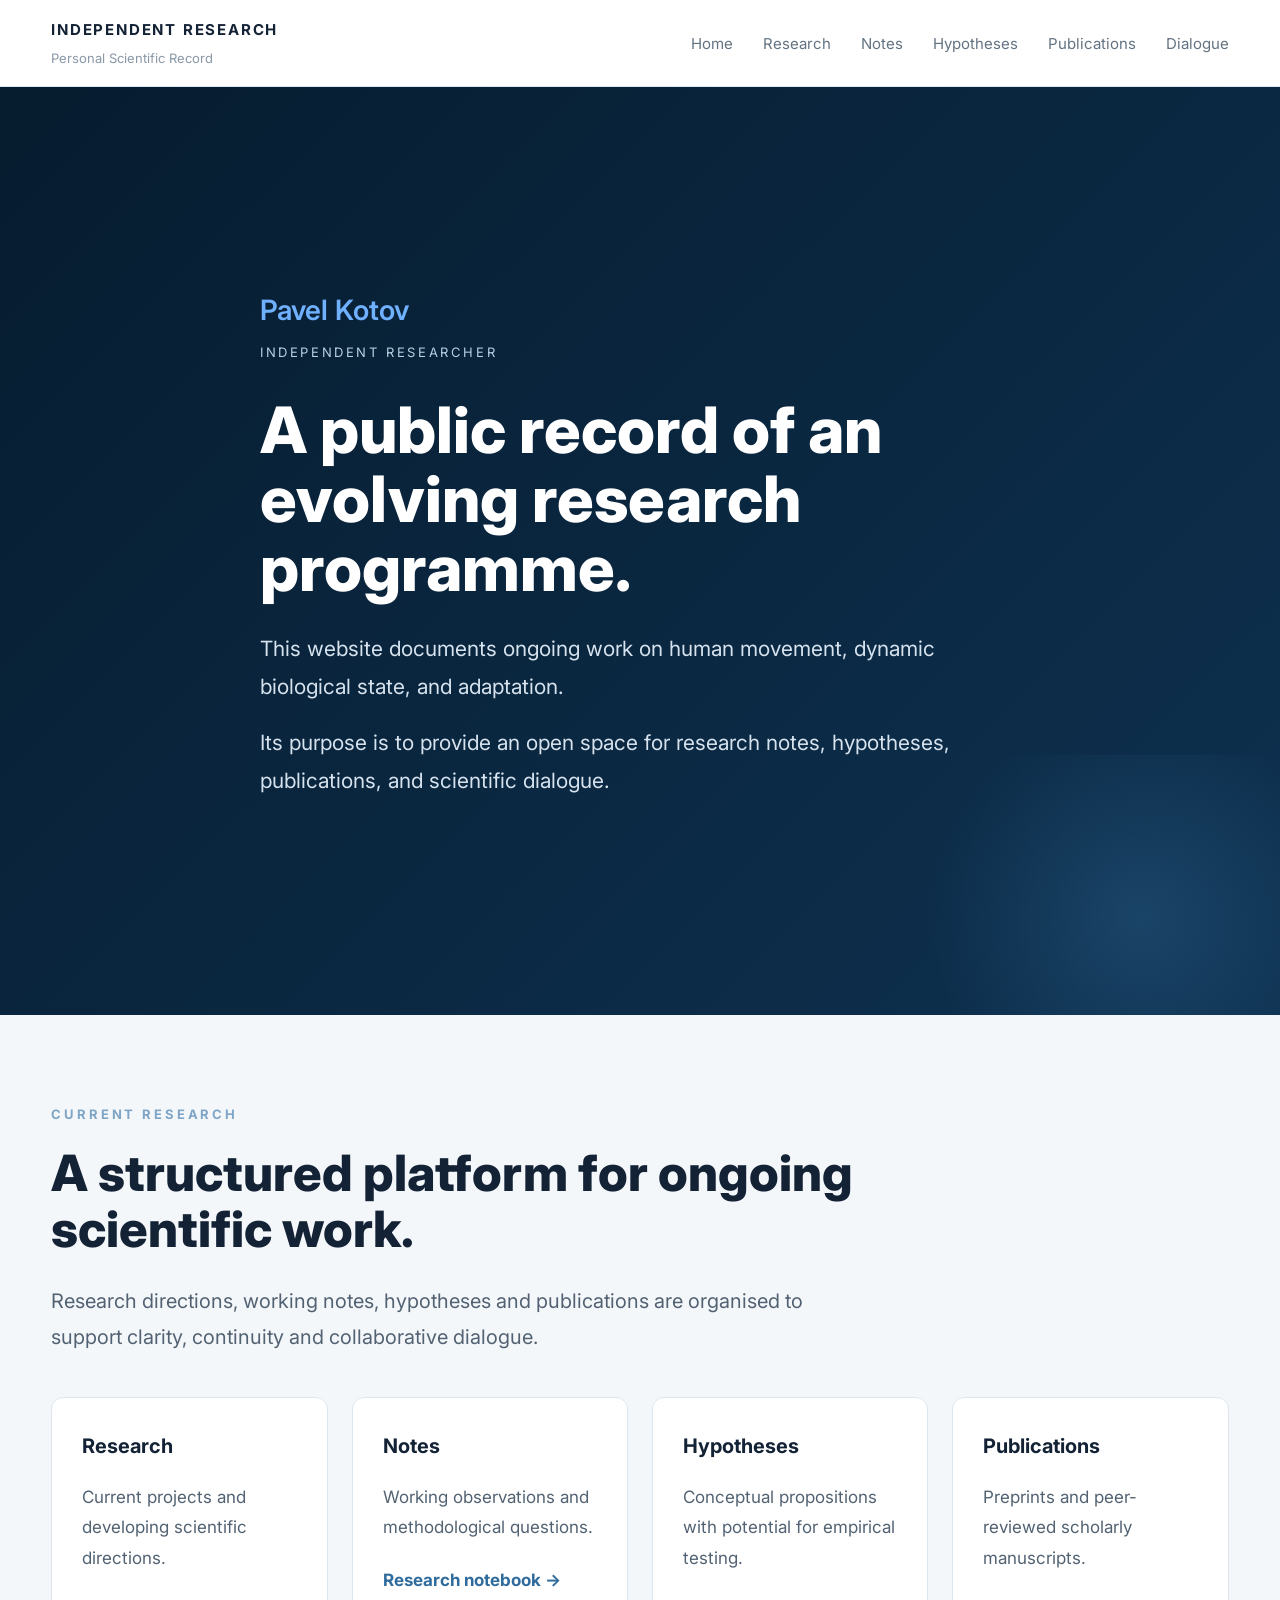
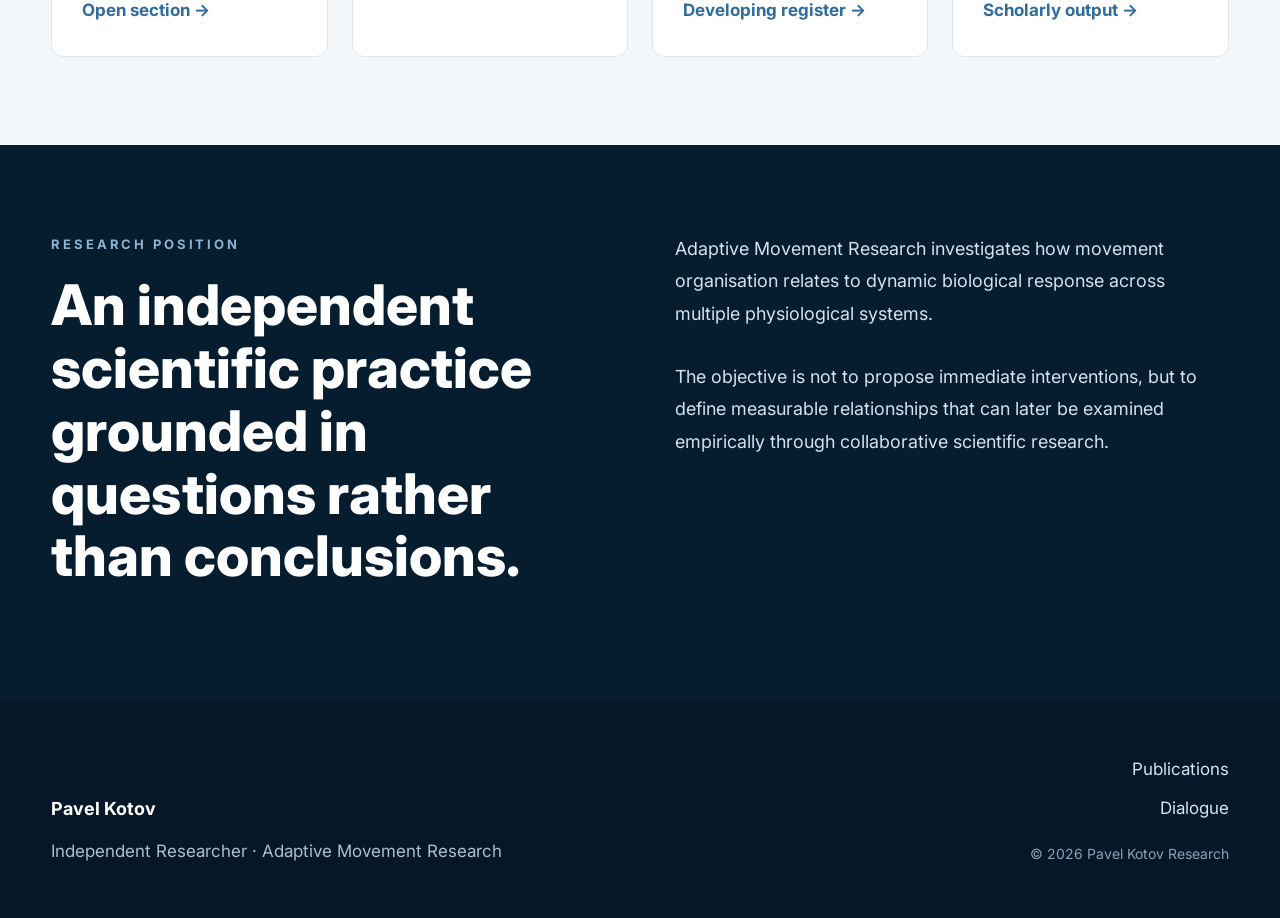
==== index.html @ e1626cc8 "Update index.html" ====
<!DOCTYPE html>
<html lang="en">
<head>
<meta charset="UTF-8">
<meta name="viewport" content="width=device-width, initial-scale=1.0">
<title>Pavel Kotov | Independent Research</title>

<link rel="stylesheet" href="css/style.css">
</head>

<body>

<header>

  <div class="container header-inner">

    <div class="logo">
      Independent Research
      <span>Personal Scientific Record</span>
    </div>

    <nav>
      <a href="index.html">Home</a>
      <a href="research.html">Research</a>
      <a href="notes.html">Notes</a>
      <a href="hypotheses.html">Hypotheses</a>
      <a href="publications.html">Publications</a>
      <a href="dialogue.html">Dialogue</a>
    </nav>

  </div>

</header>

<section class="hero">

  <div class="container hero-inner">

    <div class="author">Pavel Kotov</div>

    <div class="role">
      Independent Researcher
    </div>

    <h1>
      A public record of an evolving research programme.
    </h1>

    <p>
      This website documents ongoing work on human movement,
      dynamic biological state, and adaptation.
    </p>

    <p class="hero-small">
      Its purpose is to provide an open space for research notes,
      hypotheses, publications, and scientific dialogue.
    </p>

  </div>

</section>

<section>

  <div class="container">

    <div class="section-label">
      Current Research
    </div>

    <h2>
      A structured platform for ongoing scientific work.
    </h2>

    <p class="lead">
      Research directions, working notes, hypotheses and publications
      are organised to support clarity, continuity and collaborative dialogue.
    </p>

    <div class="grid">

      <article class="card">
        <h3>Research</h3>
        <p>
          Current projects and developing scientific directions.
        </p>
        <strong>Open section →</strong>
      </article>

      <article class="card">
        <h3>Notes</h3>
        <p>
          Working observations and methodological questions.
        </p>
        <strong>Research notebook →</strong>
      </article>

      <article class="card">
        <h3>Hypotheses</h3>
        <p>
          Conceptual propositions with potential for empirical testing.
        </p>
        <strong>Developing register →</strong>
      </article>

      <article class="card">
        <h3>Publications</h3>
        <p>
          Preprints and peer-reviewed scholarly manuscripts.
        </p>
        <strong>Scholarly output →</strong>
      </article>

    </div>

  </div>

</section>

<section class="dark">

  <div class="container two">

    <div>

      <div class="section-label">
        Research Position
      </div>

      <h2>
        An independent scientific practice grounded in questions rather than conclusions.
      </h2>

    </div>

    <div>

      <p>
        Adaptive Movement Research investigates how movement organisation relates to dynamic biological response across multiple physiological systems.
      </p>

      <br>

      <p>
        The objective is not to propose immediate interventions, but to define measurable relationships that can later be examined empirically through collaborative scientific research.
      </p>

    </div>

  </div>

</section>

<footer>

  <div class="container footer-inner">

    <div>

      <div class="footer-title">
        Pavel Kotov
      </div>

      <div class="footer-text">
        Independent Researcher · Adaptive Movement Research
      </div>

    </div>

    <div class="footer-links">

      <a href="publications.html">Publications</a>
      <a href="dialogue.html">Dialogue</a>

      <div class="copyright">
        © 2026 Pavel Kotov Research
      </div>

    </div>

  </div>

</footer>

</body>
</html>
---- css/style.css ----
@import url('https://fonts.googleapis.com/css2?family=Inter:wght@300;400;500;600;700;800&display=swap');

:root{
  --navy:#061C2F;
  --navy-light:#0E3150;
  --bg:#F4F7FA;
  --white:#FFFFFF;

  --text:#526272;
  --title:#132235;
  --muted:#8A98A7;

  --line:#DDE6EE;
  --accent:#2F6C9D;

  --radius:12px;
  --container:1180px;
}

*{
  margin:0;
  padding:0;
  box-sizing:border-box;
}

html{
  scroll-behavior:smooth;
}

body{
  font-family:'Inter',sans-serif;
  background:var(--bg);
  color:var(--text);
  font-size:17px;
  line-height:1.8;
  -webkit-font-smoothing:antialiased;
}

a{
  color:inherit;
  text-decoration:none;
}

.container{
  width:min(var(--container),92%);
  margin:auto;
}

/* HEADER */

header{
  background:#fff;
  border-bottom:1px solid var(--line);
}

.header-inner{
  height:86px;
  display:flex;
  justify-content:space-between;
  align-items:center;
}

.logo{
  font-size:15px;
  font-weight:700;
  color:var(--title);
  letter-spacing:.12em;
  text-transform:uppercase;
}

.logo span{
  display:block;
  margin-top:4px;
  font-size:13px;
  font-weight:400;
  color:var(--muted);
  text-transform:none;
  letter-spacing:0;
}

nav{
  display:flex;
  gap:30px;
}

nav a{
  font-size:15px;
  color:#647382;
  transition:.2s;
}

nav a:hover{
  color:var(--title);
}

/* HERO */

.hero{
  background:linear-gradient(135deg,var(--navy),var(--navy-light));
  color:#fff;
  position:relative;
  overflow:hidden;
}

.hero::after{
  content:"";
  position:absolute;
  right:-120px;
  bottom:-60px;
  width:520px;
  height:320px;
  background:radial-gradient(circle,
      rgba(71,143,199,.22) 0%,
      rgba(71,143,199,0) 70%);
}

.hero-inner{
  position:relative;
  z-index:2;
  padding:110px 0;
  max-width:760px;
}

.eyebrow{
  color:#8DB4D6;
  font-size:13px;
  font-weight:600;
  letter-spacing:.22em;
  text-transform:uppercase;
  margin-bottom:18px;
}

.author{
  color:#6FB0FF;
  font-size:28px;
  font-weight:600;
  margin-bottom:6px;
}

.role{
  color:#B8D0E4;
  font-size:13px;
  letter-spacing:.2em;
  text-transform:uppercase;
  margin-bottom:30px;
}

.hero h1{
  font-size:64px;
  line-height:1.08;
  font-weight:800;
  margin-bottom:28px;
  color:#fff;
}

.hero p{
  font-size:21px;
  color:#D6E3EE;
  margin-bottom:18px;
}

/* SECTION */

section{
  padding:88px 0;
}

.section-label{
  color:#7EA4C6;
  font-size:13px;
  font-weight:700;
  letter-spacing:.22em;
  text-transform:uppercase;
  margin-bottom:18px;
}

h2{
  font-size:50px;
  line-height:1.12;
  font-weight:800;
  color:var(--title);
  max-width:820px;
  margin-bottom:26px;
}

.lead{
  font-size:20px;
  max-width:760px;
}

/* CARDS */

.grid{
  display:grid;
  grid-template-columns:repeat(4,1fr);
  gap:24px;
  margin-top:42px;
}

.card{
  background:#fff;
  border:1px solid var(--line);
  border-radius:var(--radius);
  padding:30px;
  transition:.25s;
}

.card:hover{
  transform:translateY(-3px);
  box-shadow:0 12px 28px rgba(8,32,54,.08);
}

.card h3{
  font-size:20px;
  color:var(--title);
  margin-bottom:18px;
}

.card p{
  margin-bottom:22px;
}

.card strong{
  color:var(--accent);
}

/* DARK SECTION */

.dark{
  background:var(--navy);
  color:#fff;
}

.dark .section-label{
  color:#8FB3D1;
}

.two{
  display:grid;
  grid-template-columns:1fr 1fr;
  gap:70px;
  align-items:start;
}

.dark h2{
  color:#fff;
  font-size:56px;
}

.dark p{
  color:#D3E2EE;
  font-size:18px;
}

/* FOOTER */

footer{
  background:#061827;
  color:#fff;
}

.footer-inner{
  padding:52px 0;
  display:flex;
  justify-content:space-between;
  align-items:flex-end;
}

.footer-title{
  font-size:18px;
  font-weight:700;
  margin-bottom:10px;
}

.footer-text{
  color:#A9C0D3;
}

.footer-links{
  text-align:right;
}

.footer-links a{
  display:block;
  color:#D5E4EF;
  margin-bottom:8px;
}

.copyright{
  margin-top:18px;
  color:#87A3BA;
  font-size:14px;
}

/* RESPONSIVE */

@media(max-width:980px){

  .grid{
    grid-template-columns:repeat(2,1fr);
  }

  .two{
    grid-template-columns:1fr;
  }

  h2{
    font-size:40px;
  }

  .hero h1{
    font-size:50px;
  }

}

@media(max-width:680px){

  .header-inner{
    height:auto;
    padding:18px 0;
    flex-direction:column;
    align-items:flex-start;
    gap:16px;
  }

  nav{
    flex-wrap:wrap;
    gap:16px;
  }

  .grid{
    grid-template-columns:1fr;
  }

  .hero-inner{
    padding:80px 0;
  }

  .hero h1{
    font-size:42px;
  }

}
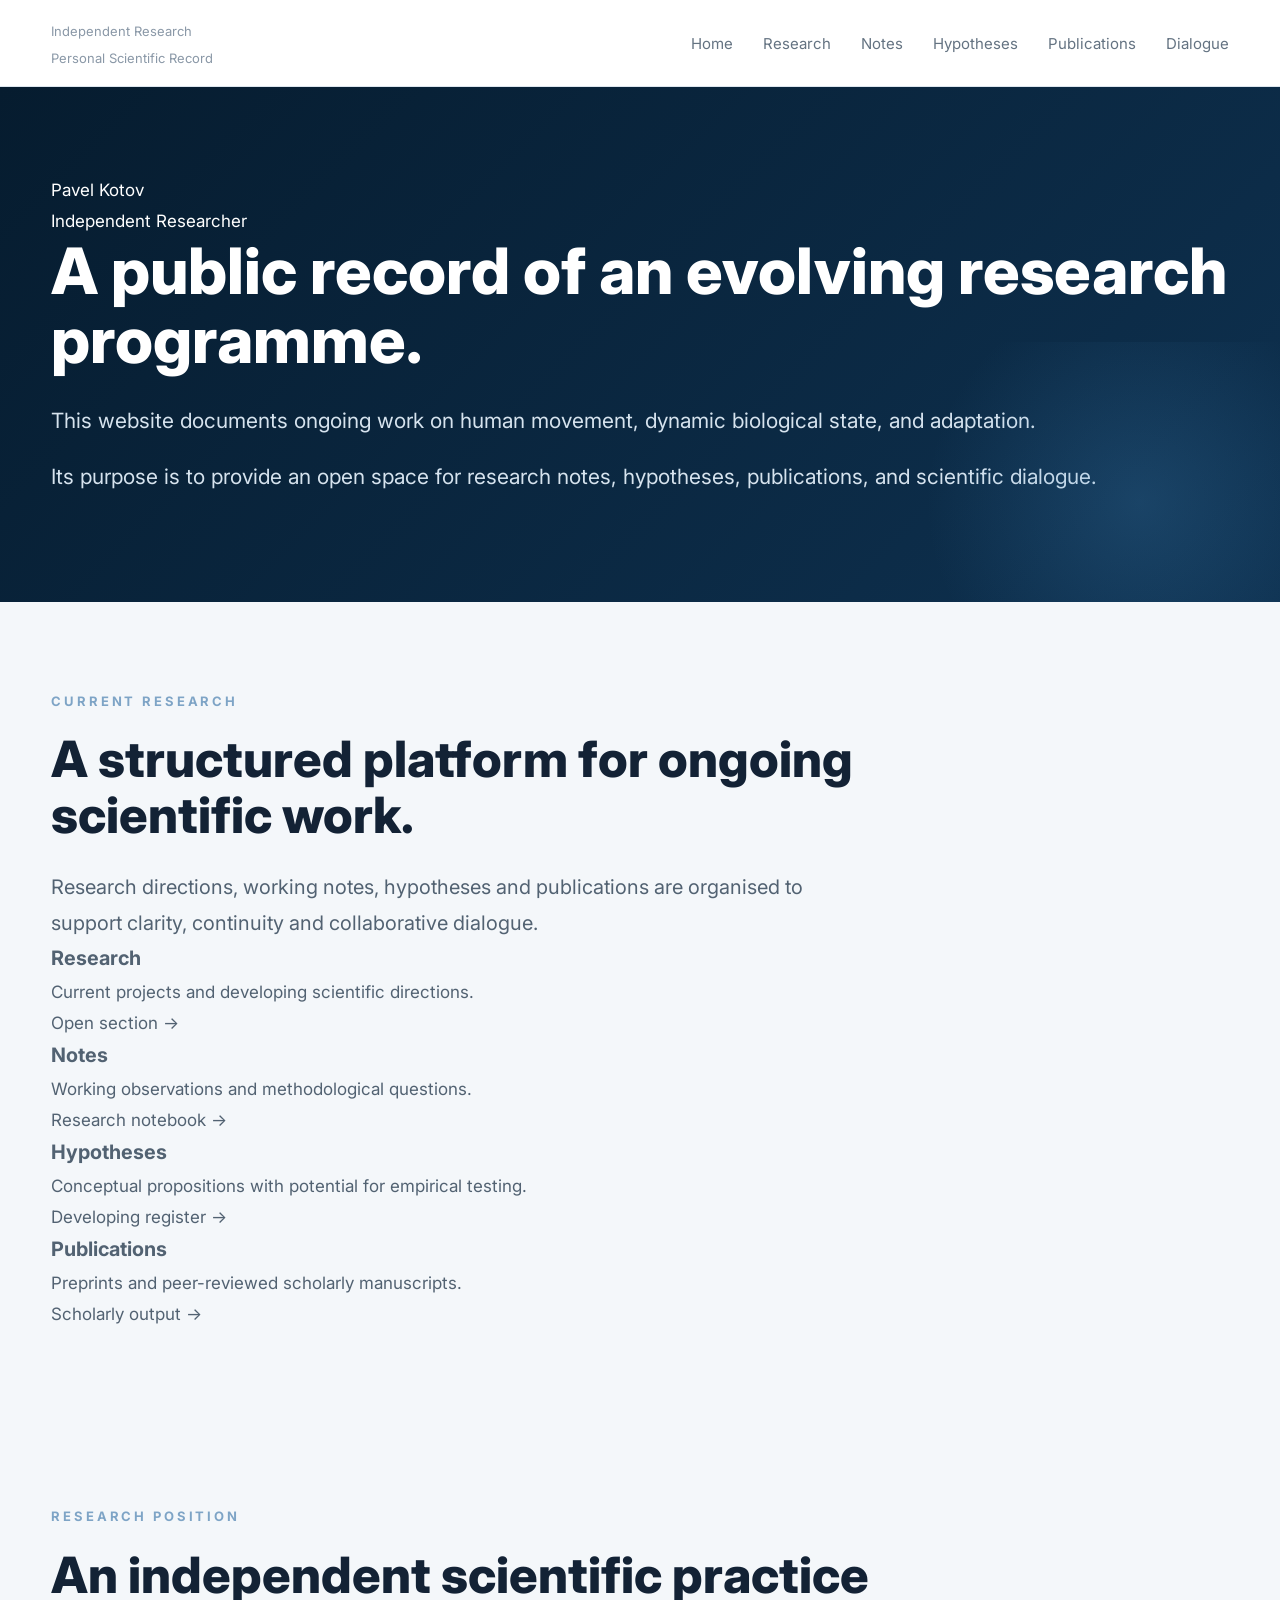
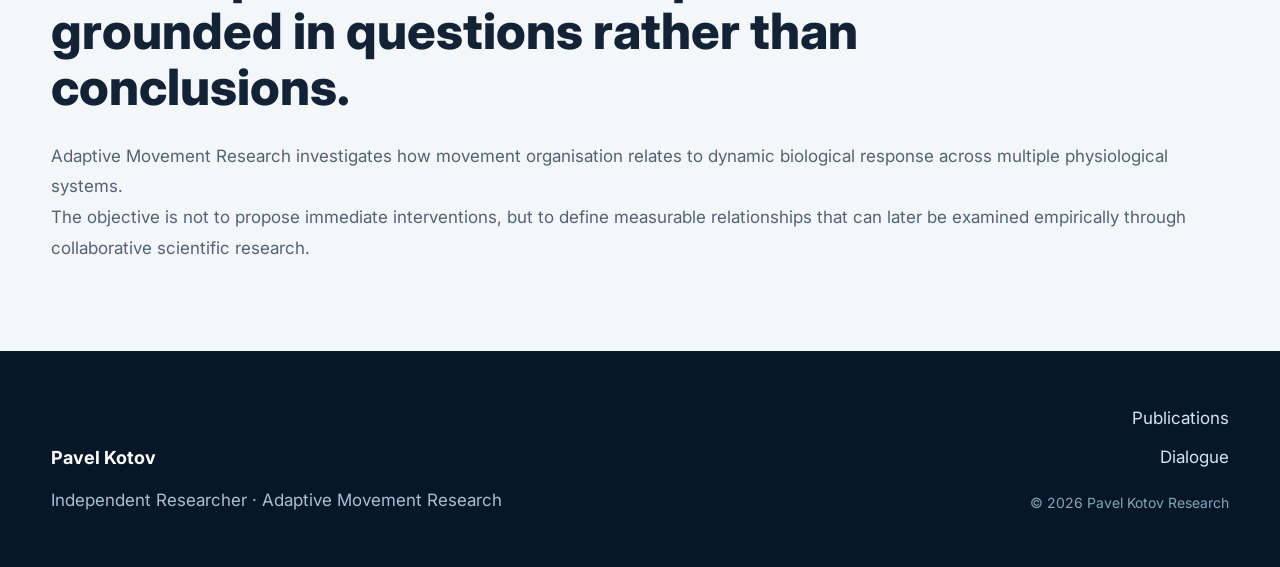
==== commit a0c0a12c: "Update index.html" ====
--- a/index.html
+++ b/index.html
@@ -1,187 +1,246 @@
-
 <!DOCTYPE html>
 <html lang="en">
 <head>
-<meta charset="UTF-8">
-<meta name="viewport" content="width=device-width, initial-scale=1.0">
-<title>Pavel Kotov | Independent Research</title>
-
-<link rel="stylesheet" href="css/style.css">
+  <meta charset="UTF-8">
+  <meta name="viewport" content="width=device-width, initial-scale=1.0">
+
+  <title>Pavel Kotov | Independent Research</title>
+  <meta
+    name="description"
+    content="Personal scientific record of Pavel Kotov — independent research on human movement, dynamic biological state, and adaptation."
+  >
+
+  <link rel="stylesheet" href="css/style.css">
 </head>
 
 <body>
 
-<header>
-
-  <div class="container header-inner">
-
-    <div class="logo">
-      Independent Research
-      <span>Personal Scientific Record</span>
+  <!-- HEADER -->
+  <header class="site-header">
+    <div class="container header-inner">
+
+      <a class="logo" href="index.html">
+        <span class="logo-main">Independent Research</span>
+        <span class="logo-sub">Personal Scientific Record</span>
+      </a>
+
+      <nav class="site-nav" aria-label="Primary navigation">
+        <a class="active" href="index.html">Home</a>
+        <a href="research/index.html">Research</a>
+        <a href="notes/index.html">Notes</a>
+        <a href="hypotheses/index.html">Hypotheses</a>
+        <a href="publications/index.html">Publications</a>
+        <a href="dialogue/index.html">Dialogue</a>
+      </nav>
+
     </div>
-
-    <nav>
-      <a href="index.html">Home</a>
-      <a href="research.html">Research</a>
-      <a href="notes.html">Notes</a>
-      <a href="hypotheses.html">Hypotheses</a>
-      <a href="publications.html">Publications</a>
-      <a href="dialogue.html">Dialogue</a>
-    </nav>
-
-  </div>
-
-</header>
-
-<section class="hero">
-
-  <div class="container hero-inner">
-
-    <div class="author">Pavel Kotov</div>
-
-    <div class="role">
-      Independent Researcher
+  </header>
+
+
+  <main>
+
+    <!-- HERO -->
+    <section class="hero">
+
+      <div class="container hero-grid">
+
+        <!-- LEFT -->
+        <div class="hero-identity">
+
+          <div class="hero-name">
+            Pavel Kotov
+          </div>
+
+          <div class="hero-role">
+            Independent Researcher
+          </div>
+
+        </div>
+
+
+        <!-- RIGHT -->
+        <div class="hero-content">
+
+          <h1>
+            A public record of an
+            evolving research programme.
+          </h1>
+
+          <div class="hero-accent"></div>
+
+          <p>
+            This website documents ongoing work on human movement,
+            dynamic biological state, and adaptation.
+          </p>
+
+          <p class="hero-small">
+            Its purpose is to provide an open space for research notes,
+            hypotheses, publications, and scientific dialogue.
+          </p>
+
+        </div>
+
+      </div>
+
+    </section>
+
+
+    <!-- CURRENT RESEARCH -->
+    <section class="current-research">
+
+      <div class="container">
+
+        <div class="section-label">
+          Current Research
+        </div>
+
+        <h2>
+          A structured platform for ongoing scientific work.
+        </h2>
+
+        <p class="lead">
+          Research directions, working notes, hypotheses and publications
+          are organised to support clarity, continuity and collaborative dialogue.
+        </p>
+
+
+        <div class="research-grid">
+
+          <article class="research-card">
+            <h3>Research</h3>
+
+            <p>
+              Current projects and developing scientific directions.
+            </p>
+
+            <a href="research/index.html">
+              Open section →
+            </a>
+          </article>
+
+
+          <article class="research-card">
+            <h3>Notes</h3>
+
+            <p>
+              Working observations and methodological questions.
+            </p>
+
+            <a href="notes/index.html">
+              Research notebook →
+            </a>
+          </article>
+
+
+          <article class="research-card">
+            <h3>Hypotheses</h3>
+
+            <p>
+              Conceptual propositions with potential for empirical testing.
+            </p>
+
+            <a href="hypotheses/index.html">
+              Developing register →
+            </a>
+          </article>
+
+
+          <article class="research-card">
+            <h3>Publications</h3>
+
+            <p>
+              Preprints and peer-reviewed scholarly manuscripts.
+            </p>
+
+            <a href="publications/index.html">
+              Scholarly output →
+            </a>
+          </article>
+
+        </div>
+
+      </div>
+
+    </section>
+
+
+    <!-- RESEARCH POSITION -->
+    <section class="research-position">
+
+      <div class="container position-grid">
+
+        <div class="position-heading">
+
+          <div class="section-label">
+            Research Position
+          </div>
+
+          <h2>
+            An independent scientific practice grounded in questions rather than conclusions.
+          </h2>
+
+        </div>
+
+
+        <div class="position-text">
+
+          <p>
+            Adaptive Movement Research investigates how movement organisation
+            relates to dynamic biological response across multiple physiological systems.
+          </p>
+
+          <p>
+            The objective is not to propose immediate interventions,
+            but to define measurable relationships that can later be examined
+            empirically through collaborative scientific research.
+          </p>
+
+        </div>
+
+      </div>
+
+    </section>
+
+  </main>
+
+
+  <!-- FOOTER -->
+  <footer class="site-footer">
+
+    <div class="container footer-inner">
+
+      <div class="footer-identity">
+
+        <div class="footer-title">
+          Pavel Kotov
+        </div>
+
+        <div class="footer-text">
+          Independent Researcher · Adaptive Movement Research
+        </div>
+
+      </div>
+
+
+      <div class="footer-links">
+
+        <a href="publications/index.html">
+          Publications
+        </a>
+
+        <a href="dialogue/index.html">
+          Dialogue
+        </a>
+
+        <div class="copyright">
+          © 2026 Pavel Kotov Research
+        </div>
+
+      </div>
+
     </div>
 
-    <h1>
-      A public record of an evolving research programme.
-    </h1>
-
-    <p>
-      This website documents ongoing work on human movement,
-      dynamic biological state, and adaptation.
-    </p>
-
-    <p class="hero-small">
-      Its purpose is to provide an open space for research notes,
-      hypotheses, publications, and scientific dialogue.
-    </p>
-
-  </div>
-
-</section>
-
-<section>
-
-  <div class="container">
-
-    <div class="section-label">
-      Current Research
-    </div>
-
-    <h2>
-      A structured platform for ongoing scientific work.
-    </h2>
-
-    <p class="lead">
-      Research directions, working notes, hypotheses and publications
-      are organised to support clarity, continuity and collaborative dialogue.
-    </p>
-
-    <div class="grid">
-
-      <article class="card">
-        <h3>Research</h3>
-        <p>
-          Current projects and developing scientific directions.
-        </p>
-        <strong>Open section →</strong>
-      </article>
-
-      <article class="card">
-        <h3>Notes</h3>
-        <p>
-          Working observations and methodological questions.
-        </p>
-        <strong>Research notebook →</strong>
-      </article>
-
-      <article class="card">
-        <h3>Hypotheses</h3>
-        <p>
-          Conceptual propositions with potential for empirical testing.
-        </p>
-        <strong>Developing register →</strong>
-      </article>
-
-      <article class="card">
-        <h3>Publications</h3>
-        <p>
-          Preprints and peer-reviewed scholarly manuscripts.
-        </p>
-        <strong>Scholarly output →</strong>
-      </article>
-
-    </div>
-
-  </div>
-
-</section>
-
-<section class="dark">
-
-  <div class="container two">
-
-    <div>
-
-      <div class="section-label">
-        Research Position
-      </div>
-
-      <h2>
-        An independent scientific practice grounded in questions rather than conclusions.
-      </h2>
-
-    </div>
-
-    <div>
-
-      <p>
-        Adaptive Movement Research investigates how movement organisation relates to dynamic biological response across multiple physiological systems.
-      </p>
-
-      <br>
-
-      <p>
-        The objective is not to propose immediate interventions, but to define measurable relationships that can later be examined empirically through collaborative scientific research.
-      </p>
-
-    </div>
-
-  </div>
-
-</section>
-
-<footer>
-
-  <div class="container footer-inner">
-
-    <div>
-
-      <div class="footer-title">
-        Pavel Kotov
-      </div>
-
-      <div class="footer-text">
-        Independent Researcher · Adaptive Movement Research
-      </div>
-
-    </div>
-
-    <div class="footer-links">
-
-      <a href="publications.html">Publications</a>
-      <a href="dialogue.html">Dialogue</a>
-
-      <div class="copyright">
-        © 2026 Pavel Kotov Research
-      </div>
-
-    </div>
-
-  </div>
-
-</footer>
+  </footer>
 
 </body>
 </html>
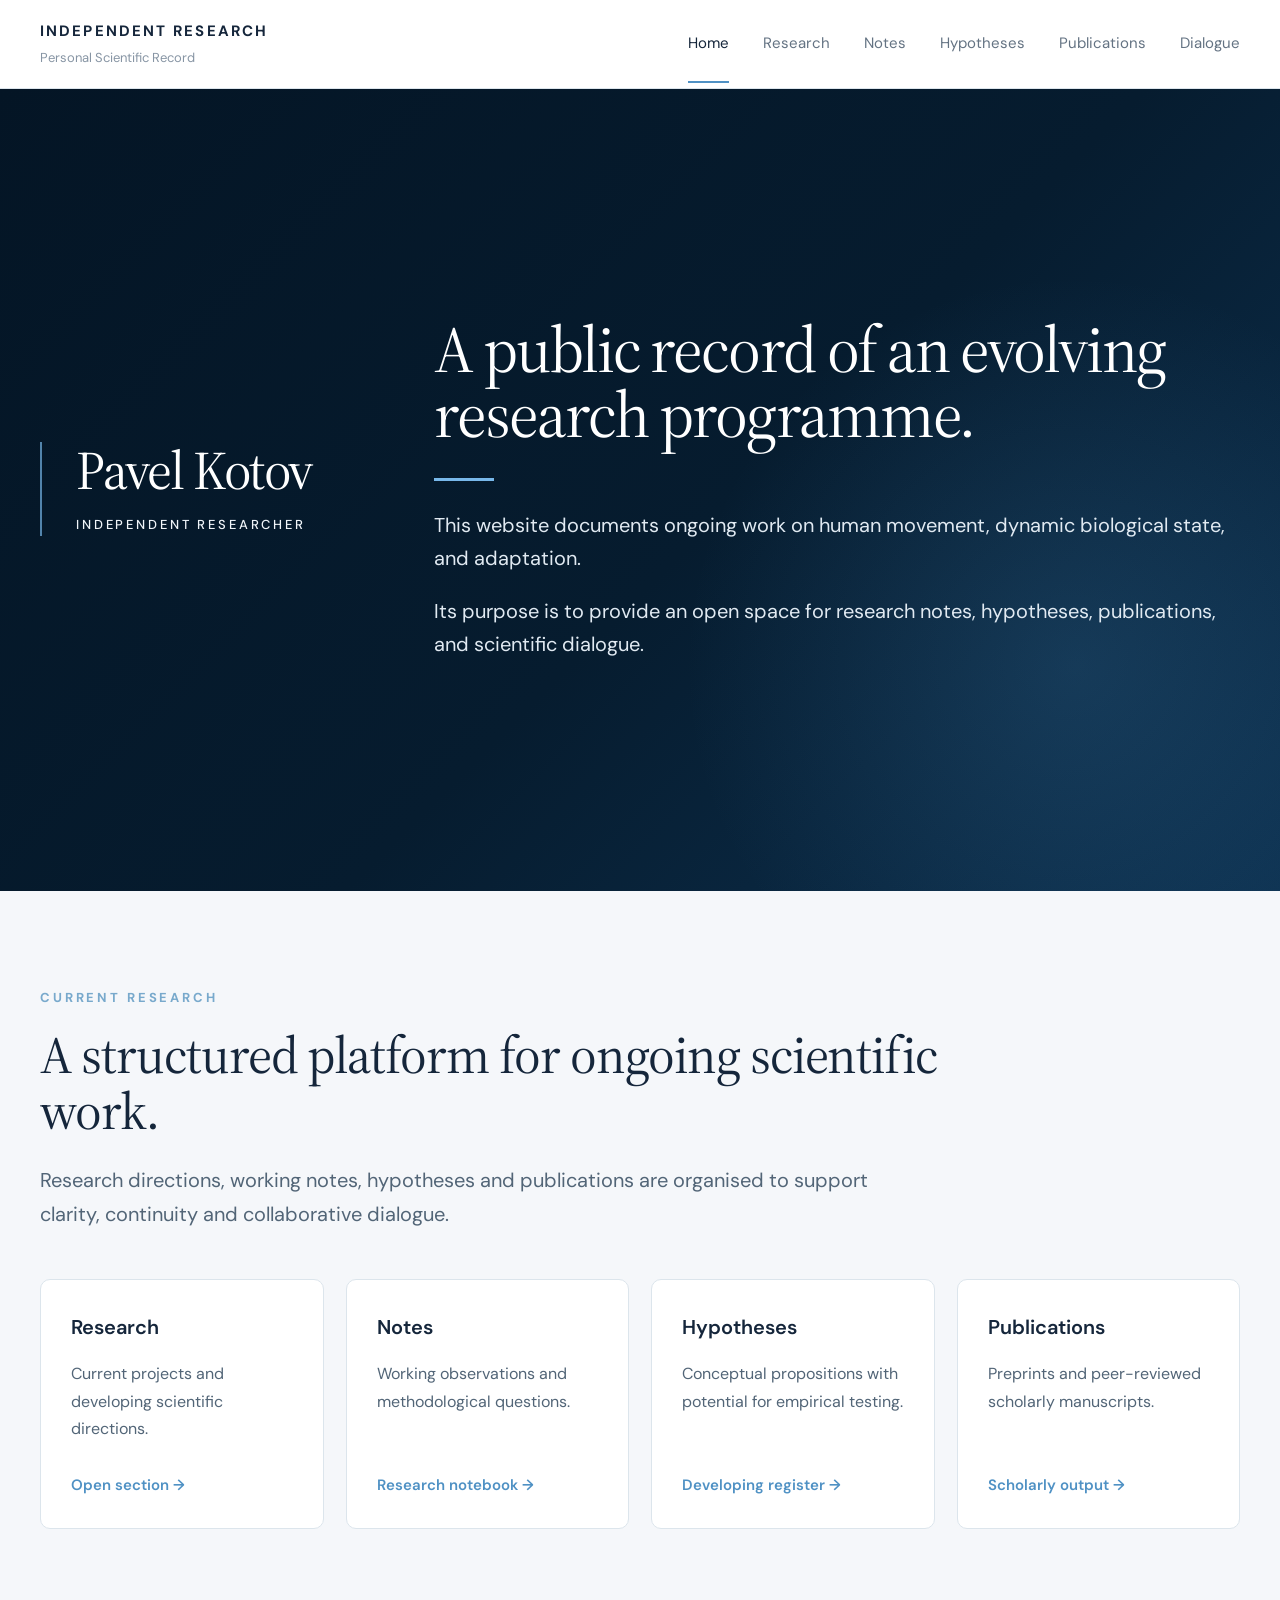
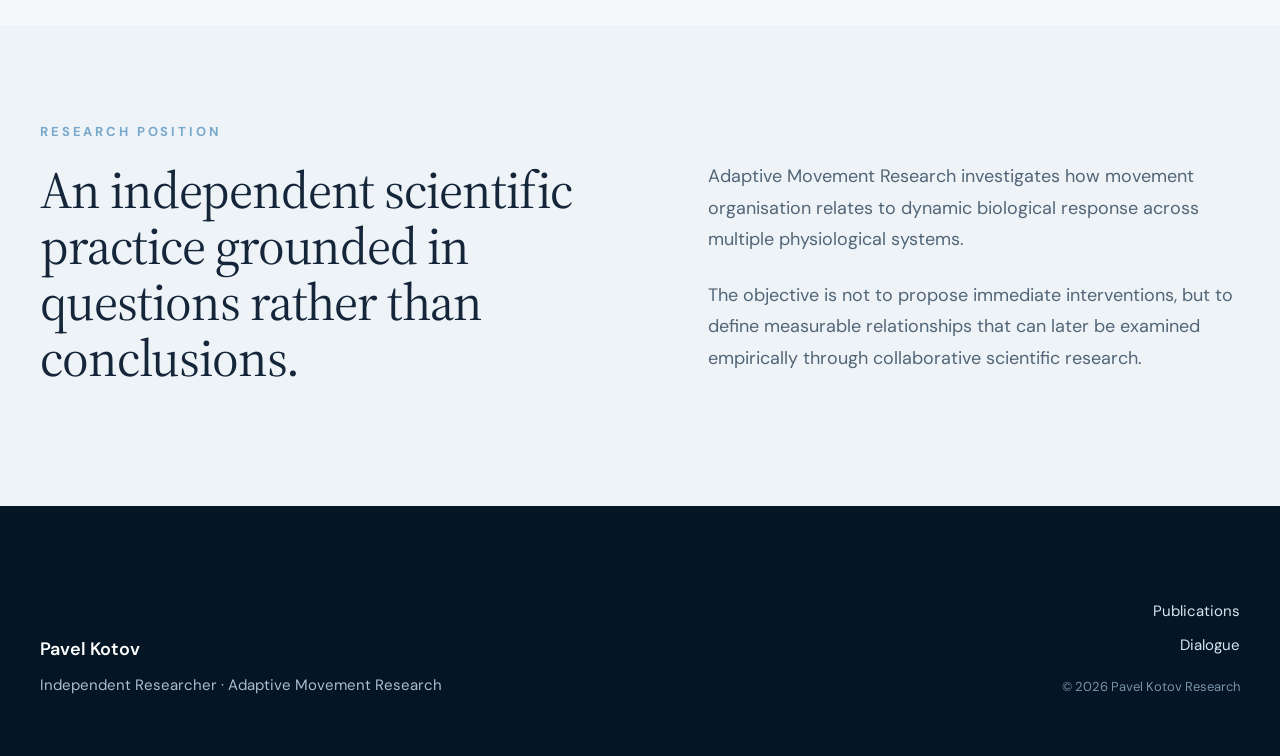
==== commit 5492e1cf: "Update index.html" ====
--- a/index.html
+++ b/index.html
@@ -5,6 +5,7 @@
   <meta name="viewport" content="width=device-width, initial-scale=1.0">
 
   <title>Pavel Kotov | Independent Research</title>
+
   <meta
     name="description"
     content="Personal scientific record of Pavel Kotov — independent research on human movement, dynamic biological state, and adaptation."
@@ -15,7 +16,10 @@
 
 <body>
 
-  <!-- HEADER -->
+  <!-- =========================
+       HEADER
+       ========================= -->
+
   <header class="site-header">
     <div class="container header-inner">
 
@@ -25,26 +29,55 @@
       </a>
 
       <nav class="site-nav" aria-label="Primary navigation">
-        <a class="active" href="index.html">Home</a>
-        <a href="research/index.html">Research</a>
-        <a href="notes/index.html">Notes</a>
-        <a href="hypotheses/index.html">Hypotheses</a>
-        <a href="publications/index.html">Publications</a>
-        <a href="dialogue/index.html">Dialogue</a>
+
+        <a class="active" href="index.html">
+          Home
+        </a>
+
+        <a href="research/index.html">
+          Research
+        </a>
+
+        <a href="notes/index.html">
+          Notes
+        </a>
+
+        <a href="hypotheses/index.html">
+          Hypotheses
+        </a>
+
+        <a href="publications/index.html">
+          Publications
+        </a>
+
+        <a href="dialogue/index.html">
+          Dialogue
+        </a>
+
       </nav>
 
     </div>
   </header>
 
 
+  <!-- =========================
+       MAIN
+       ========================= -->
+
   <main>
 
-    <!-- HERO -->
+
+    <!-- =========================
+         HERO
+         ========================= -->
+
     <section class="hero">
 
       <div class="container hero-grid">
 
-        <!-- LEFT -->
+
+        <!-- LEFT COLUMN -->
+
         <div class="hero-identity">
 
           <div class="hero-name">
@@ -58,7 +91,8 @@
         </div>
 
 
-        <!-- RIGHT -->
+        <!-- RIGHT COLUMN -->
+
         <div class="hero-content">
 
           <h1>
@@ -85,7 +119,10 @@
     </section>
 
 
-    <!-- CURRENT RESEARCH -->
+    <!-- =========================
+         CURRENT RESEARCH
+         ========================= -->
+
     <section class="current-research">
 
       <div class="container">
@@ -106,8 +143,14 @@
 
         <div class="research-grid">
 
+
+          <!-- RESEARCH -->
+
           <article class="research-card">
-            <h3>Research</h3>
+
+            <h3>
+              Research
+            </h3>
 
             <p>
               Current projects and developing scientific directions.
@@ -116,11 +159,17 @@
             <a href="research/index.html">
               Open section →
             </a>
+
           </article>
 
 
+          <!-- NOTES -->
+
           <article class="research-card">
-            <h3>Notes</h3>
+
+            <h3>
+              Notes
+            </h3>
 
             <p>
               Working observations and methodological questions.
@@ -129,11 +178,17 @@
             <a href="notes/index.html">
               Research notebook →
             </a>
+
           </article>
 
 
+          <!-- HYPOTHESES -->
+
           <article class="research-card">
-            <h3>Hypotheses</h3>
+
+            <h3>
+              Hypotheses
+            </h3>
 
             <p>
               Conceptual propositions with potential for empirical testing.
@@ -142,11 +197,17 @@
             <a href="hypotheses/index.html">
               Developing register →
             </a>
+
           </article>
 
 
+          <!-- PUBLICATIONS -->
+
           <article class="research-card">
-            <h3>Publications</h3>
+
+            <h3>
+              Publications
+            </h3>
 
             <p>
               Preprints and peer-reviewed scholarly manuscripts.
@@ -155,8 +216,10 @@
             <a href="publications/index.html">
               Scholarly output →
             </a>
+
           </article>
 
+
         </div>
 
       </div>
@@ -164,10 +227,14 @@
     </section>
 
 
-    <!-- RESEARCH POSITION -->
+    <!-- =========================
+         RESEARCH POSITION
+         ========================= -->
+
     <section class="research-position">
 
       <div class="container position-grid">
+
 
         <div class="position-heading">
 
@@ -197,17 +264,23 @@
 
         </div>
 
+
       </div>
 
     </section>
 
+
   </main>
 
 
-  <!-- FOOTER -->
+  <!-- =========================
+       FOOTER
+       ========================= -->
+
   <footer class="site-footer">
 
     <div class="container footer-inner">
+
 
       <div class="footer-identity">
 
@@ -238,9 +311,11 @@
 
       </div>
 
+
     </div>
 
   </footer>
+
 
 </body>
 </html>
--- a/css/style.css
+++ b/css/style.css
@@ -1,344 +1,665 @@
-@import url('https://fonts.googleapis.com/css2?family=Inter:wght@300;400;500;600;700;800&display=swap');
-
-:root{
-  --navy:#061C2F;
-  --navy-light:#0E3150;
-  --bg:#F4F7FA;
-  --white:#FFFFFF;
-
-  --text:#526272;
-  --title:#132235;
-  --muted:#8A98A7;
-
-  --line:#DDE6EE;
-  --accent:#2F6C9D;
-
-  --radius:12px;
-  --container:1180px;
-}
-
-*{
-  margin:0;
-  padding:0;
-  box-sizing:border-box;
-}
-
-html{
-  scroll-behavior:smooth;
-}
-
-body{
-  font-family:'Inter',sans-serif;
-  background:var(--bg);
-  color:var(--text);
-  font-size:17px;
-  line-height:1.8;
-  -webkit-font-smoothing:antialiased;
-}
-
-a{
-  color:inherit;
-  text-decoration:none;
-}
-
-.container{
-  width:min(var(--container),92%);
-  margin:auto;
-}
-
-/* HEADER */
-
-header{
-  background:#fff;
-  border-bottom:1px solid var(--line);
-}
-
-.header-inner{
-  height:86px;
-  display:flex;
-  justify-content:space-between;
-  align-items:center;
-}
-
-.logo{
-  font-size:15px;
-  font-weight:700;
-  color:var(--title);
-  letter-spacing:.12em;
-  text-transform:uppercase;
-}
-
-.logo span{
-  display:block;
-  margin-top:4px;
-  font-size:13px;
-  font-weight:400;
-  color:var(--muted);
-  text-transform:none;
-  letter-spacing:0;
-}
-
-nav{
-  display:flex;
-  gap:30px;
-}
-
-nav a{
-  font-size:15px;
-  color:#647382;
-  transition:.2s;
-}
-
-nav a:hover{
-  color:var(--title);
-}
-
-/* HERO */
-
-.hero{
-  background:linear-gradient(135deg,var(--navy),var(--navy-light));
-  color:#fff;
-  position:relative;
-  overflow:hidden;
-}
-
-.hero::after{
-  content:"";
-  position:absolute;
-  right:-120px;
-  bottom:-60px;
-  width:520px;
-  height:320px;
-  background:radial-gradient(circle,
-      rgba(71,143,199,.22) 0%,
-      rgba(71,143,199,0) 70%);
-}
-
-.hero-inner{
-  position:relative;
-  z-index:2;
-  padding:110px 0;
-  max-width:760px;
-}
-
-.eyebrow{
-  color:#8DB4D6;
-  font-size:13px;
-  font-weight:600;
-  letter-spacing:.22em;
-  text-transform:uppercase;
-  margin-bottom:18px;
-}
-
-.author{
-  color:#6FB0FF;
-  font-size:28px;
-  font-weight:600;
-  margin-bottom:6px;
-}
-
-.role{
-  color:#B8D0E4;
-  font-size:13px;
-  letter-spacing:.2em;
-  text-transform:uppercase;
-  margin-bottom:30px;
-}
-
-.hero h1{
-  font-size:64px;
-  line-height:1.08;
-  font-weight:800;
-  margin-bottom:28px;
-  color:#fff;
-}
-
-.hero p{
-  font-size:21px;
-  color:#D6E3EE;
-  margin-bottom:18px;
-}
-
-/* SECTION */
-
-section{
-  padding:88px 0;
-}
-
-.section-label{
-  color:#7EA4C6;
-  font-size:13px;
-  font-weight:700;
-  letter-spacing:.22em;
-  text-transform:uppercase;
-  margin-bottom:18px;
-}
-
-h2{
-  font-size:50px;
-  line-height:1.12;
-  font-weight:800;
-  color:var(--title);
-  max-width:820px;
-  margin-bottom:26px;
-}
-
-.lead{
-  font-size:20px;
-  max-width:760px;
-}
-
-/* CARDS */
-
-.grid{
-  display:grid;
-  grid-template-columns:repeat(4,1fr);
-  gap:24px;
-  margin-top:42px;
-}
-
-.card{
-  background:#fff;
-  border:1px solid var(--line);
-  border-radius:var(--radius);
-  padding:30px;
-  transition:.25s;
-}
-
-.card:hover{
-  transform:translateY(-3px);
-  box-shadow:0 12px 28px rgba(8,32,54,.08);
-}
-
-.card h3{
-  font-size:20px;
-  color:var(--title);
-  margin-bottom:18px;
-}
-
-.card p{
-  margin-bottom:22px;
-}
-
-.card strong{
-  color:var(--accent);
-}
-
-/* DARK SECTION */
-
-.dark{
-  background:var(--navy);
-  color:#fff;
-}
-
-.dark .section-label{
-  color:#8FB3D1;
-}
-
-.two{
-  display:grid;
-  grid-template-columns:1fr 1fr;
-  gap:70px;
-  align-items:start;
-}
-
-.dark h2{
-  color:#fff;
-  font-size:56px;
-}
-
-.dark p{
-  color:#D3E2EE;
-  font-size:18px;
-}
-
-/* FOOTER */
-
-footer{
-  background:#061827;
-  color:#fff;
-}
-
-.footer-inner{
-  padding:52px 0;
-  display:flex;
-  justify-content:space-between;
-  align-items:flex-end;
-}
-
-.footer-title{
-  font-size:18px;
-  font-weight:700;
-  margin-bottom:10px;
-}
-
-.footer-text{
-  color:#A9C0D3;
-}
-
-.footer-links{
-  text-align:right;
-}
-
-.footer-links a{
-  display:block;
-  color:#D5E4EF;
-  margin-bottom:8px;
-}
-
-.copyright{
-  margin-top:18px;
-  color:#87A3BA;
-  font-size:14px;
-}
-
-/* RESPONSIVE */
-
-@media(max-width:980px){
-
-  .grid{
-    grid-template-columns:repeat(2,1fr);
-  }
-
-  .two{
-    grid-template-columns:1fr;
-  }
-
-  h2{
-    font-size:40px;
-  }
-
-  .hero h1{
-    font-size:50px;
-  }
-
-}
-
-@media(max-width:680px){
-
-  .header-inner{
-    height:auto;
-    padding:18px 0;
-    flex-direction:column;
-    align-items:flex-start;
-    gap:16px;
-  }
-
-  nav{
-    flex-wrap:wrap;
-    gap:16px;
-  }
-
-  .grid{
-    grid-template-columns:1fr;
-  }
-
-  .hero-inner{
-    padding:80px 0;
-  }
-
-  .hero h1{
-    font-size:42px;
-  }
-
-}
+@import url('https://fonts.googleapis.com/css2?family=DM+Sans:wght@400;500;600;700&family=Source+Serif+4:opsz,wght@8..60,400;8..60,500&display=swap');
+
+:root {
+  --navy: #061C2F;
+  --navy-deep: #041525;
+  --navy-light: #0D3150;
+
+  --white: #FFFFFF;
+  --paper: #F5F7FA;
+  --paper-blue: #EEF3F7;
+
+  --text: #526577;
+  --title: #15263B;
+  --muted: #8795A4;
+
+  --line: #DCE5EC;
+
+  --accent: #78B8EA;
+  --accent-dark: #4F91C4;
+
+  --container: 1240px;
+  --radius: 10px;
+}
+
+* {
+  margin: 0;
+  padding: 0;
+  box-sizing: border-box;
+}
+
+html {
+  scroll-behavior: smooth;
+}
+
+body {
+  font-family: 'DM Sans', sans-serif;
+  background: var(--paper);
+  color: var(--text);
+  font-size: 17px;
+  line-height: 1.7;
+  -webkit-font-smoothing: antialiased;
+}
+
+a {
+  color: inherit;
+  text-decoration: none;
+}
+
+/* =========================
+   GLOBAL CONTAINER
+   ========================= */
+
+.container {
+  width: min(var(--container), calc(100% - 80px));
+  margin: 0 auto;
+}
+
+
+/* =========================
+   HEADER
+   ========================= */
+
+.site-header {
+  background: var(--white);
+  border-bottom: 1px solid var(--line);
+}
+
+.header-inner {
+  min-height: 88px;
+  display: flex;
+  align-items: center;
+  justify-content: space-between;
+  gap: 40px;
+}
+
+.logo {
+  display: inline-flex;
+  flex-direction: column;
+  flex-shrink: 0;
+}
+
+.logo-main {
+  color: var(--title);
+  font-size: 15px;
+  font-weight: 700;
+  letter-spacing: 0.14em;
+  text-transform: uppercase;
+}
+
+.logo-sub {
+  margin-top: 3px;
+  color: var(--muted);
+  font-size: 13px;
+  font-weight: 400;
+}
+
+.site-nav {
+  display: flex;
+  align-items: center;
+  gap: 34px;
+}
+
+.site-nav a {
+  position: relative;
+  padding: 8px 0;
+  color: #647383;
+  font-size: 15px;
+  font-weight: 400;
+  transition: color 0.2s ease;
+}
+
+.site-nav a:hover,
+.site-nav a.active {
+  color: var(--title);
+}
+
+.site-nav a.active::after {
+  content: "";
+  position: absolute;
+  left: 0;
+  right: 0;
+  bottom: -18px;
+  height: 2px;
+  background: var(--accent-dark);
+}
+
+
+/* =========================
+   HERO
+   ========================= */
+
+.hero {
+  position: relative;
+  overflow: hidden;
+  background:
+    radial-gradient(
+      circle at 84% 72%,
+      rgba(76, 145, 196, 0.18),
+      transparent 32%
+    ),
+    linear-gradient(
+      135deg,
+      var(--navy-deep) 0%,
+      var(--navy) 55%,
+      var(--navy-light) 100%
+    );
+
+  color: var(--white);
+}
+
+.hero-grid {
+  min-height: 610px;
+  padding: 94px 0 96px;
+
+  display: grid;
+  grid-template-columns: 31% 69%;
+  align-items: center;
+}
+
+.hero-identity {
+  position: relative;
+  padding-left: 34px;
+  padding-right: 54px;
+
+  border-left: 2px solid rgba(120, 184, 234, 0.68);
+}
+
+.hero-name {
+  font-family: 'Source Serif 4', serif;
+  color: var(--white);
+  font-size: 54px;
+  line-height: 1.05;
+  font-weight: 400;
+  letter-spacing: -0.025em;
+}
+
+.hero-role {
+  margin-top: 16px;
+  color: #F0F5F9;
+  font-size: 13px;
+  font-weight: 500;
+  letter-spacing: 0.22em;
+  text-transform: uppercase;
+}
+
+.hero-content {
+  padding-left: 22px;
+}
+
+.hero h1 {
+  max-width: 890px;
+
+  font-family: 'Source Serif 4', serif;
+  color: var(--white);
+  font-size: clamp(48px, 5.1vw, 74px);
+  line-height: 0.99;
+  font-weight: 400;
+  letter-spacing: -0.03em;
+}
+
+.hero-accent {
+  width: 60px;
+  height: 3px;
+  margin: 32px 0 28px;
+  background: var(--accent);
+}
+
+.hero p {
+  max-width: 900px;
+  color: #E1EAF2;
+  font-size: 20px;
+  line-height: 1.65;
+}
+
+.hero-small {
+  margin-top: 20px;
+}
+
+
+/* =========================
+   GENERAL SECTIONS
+   ========================= */
+
+section {
+  padding: 96px 0;
+}
+
+.current-research {
+  background: var(--paper);
+}
+
+.section-label {
+  margin-bottom: 18px;
+
+  color: #78A9CC;
+  font-size: 13px;
+  font-weight: 700;
+  letter-spacing: 0.22em;
+  text-transform: uppercase;
+}
+
+h2 {
+  max-width: 900px;
+  margin-bottom: 24px;
+
+  color: var(--title);
+  font-family: 'Source Serif 4', serif;
+  font-size: 52px;
+  line-height: 1.08;
+  font-weight: 400;
+  letter-spacing: -0.02em;
+}
+
+.lead {
+  max-width: 830px;
+  font-size: 20px;
+  line-height: 1.7;
+}
+
+
+/* =========================
+   RESEARCH CARDS
+   ========================= */
+
+.research-grid {
+  display: grid;
+  grid-template-columns: repeat(4, 1fr);
+  gap: 22px;
+
+  margin-top: 48px;
+}
+
+.research-card {
+  min-height: 250px;
+
+  display: flex;
+  flex-direction: column;
+
+  padding: 30px;
+
+  background: var(--white);
+  border: 1px solid var(--line);
+  border-radius: var(--radius);
+
+  transition:
+    transform 0.25s ease,
+    box-shadow 0.25s ease,
+    border-color 0.25s ease;
+}
+
+.research-card:hover {
+  transform: translateY(-3px);
+  border-color: #C9D8E4;
+  box-shadow: 0 14px 30px rgba(8, 32, 54, 0.07);
+}
+
+.research-card h3 {
+  margin-bottom: 16px;
+
+  color: var(--title);
+  font-size: 20px;
+  font-weight: 600;
+}
+
+.research-card p {
+  flex: 1;
+  font-size: 16px;
+}
+
+.research-card a {
+  margin-top: 24px;
+
+  color: var(--accent-dark);
+  font-size: 15px;
+  font-weight: 600;
+}
+
+
+/* =========================
+   RESEARCH POSITION
+   ========================= */
+
+.research-position {
+  background: var(--paper-blue);
+}
+
+.position-grid {
+  display: grid;
+  grid-template-columns: 1.05fr 0.95fr;
+  gap: 80px;
+  align-items: start;
+}
+
+.position-heading h2 {
+  max-width: 760px;
+}
+
+.position-text {
+  padding-top: 40px;
+}
+
+.position-text p {
+  margin-bottom: 24px;
+  font-size: 18px;
+  line-height: 1.75;
+}
+
+
+/* =========================
+   FOOTER
+   ========================= */
+
+.site-footer {
+  background: var(--navy-deep);
+  color: var(--white);
+}
+
+.footer-inner {
+  min-height: 250px;
+
+  display: flex;
+  justify-content: space-between;
+  align-items: flex-end;
+
+  padding: 58px 0;
+}
+
+.footer-title {
+  margin-bottom: 8px;
+
+  font-size: 18px;
+  font-weight: 600;
+}
+
+.footer-text {
+  color: #AABFD0;
+  font-size: 15px;
+}
+
+.footer-links {
+  text-align: right;
+}
+
+.footer-links a {
+  display: block;
+  margin-bottom: 8px;
+
+  color: #D9E5EE;
+  font-size: 15px;
+}
+
+.copyright {
+  margin-top: 18px;
+
+  color: #7893A8;
+  font-size: 13px;
+}
+
+
+/* =========================
+   SECONDARY PAGES
+   ========================= */
+
+.page-hero {
+  background: linear-gradient(
+    135deg,
+    var(--navy-deep),
+    var(--navy-light)
+  );
+  color: var(--white);
+}
+
+.page-hero .container {
+  padding-top: 92px;
+  padding-bottom: 92px;
+}
+
+.page-hero h1 {
+  max-width: 900px;
+
+  font-family: 'Source Serif 4', serif;
+  font-size: clamp(52px, 5vw, 72px);
+  line-height: 1.05;
+  font-weight: 400;
+}
+
+.page-intro {
+  max-width: 820px;
+  margin-top: 28px;
+
+  color: #D8E5EF;
+  font-size: 20px;
+  line-height: 1.7;
+}
+
+.narrow {
+  max-width: 920px;
+}
+
+.light-blue {
+  background: var(--paper-blue);
+}
+
+.sequence {
+  display: flex;
+  flex-wrap: wrap;
+  align-items: center;
+  gap: 12px;
+
+  font-size: 16px;
+}
+
+.sequence span {
+  padding: 8px 12px;
+
+  background: var(--white);
+  border: 1px solid var(--line);
+  border-radius: 6px;
+
+  color: var(--title);
+}
+
+.sequence b {
+  color: var(--accent-dark);
+}
+
+.note {
+  margin-top: 24px;
+  color: var(--muted);
+  font-size: 14px;
+}
+
+.dark {
+  background: var(--navy);
+  color: var(--white);
+}
+
+.dark h2 {
+  color: var(--white);
+}
+
+.dark p {
+  color: #D3E2EE;
+  font-size: 18px;
+}
+
+
+/* =========================
+   RESPONSIVE
+   ========================= */
+
+@media (max-width: 1100px) {
+
+  .container {
+    width: min(var(--container), calc(100% - 56px));
+  }
+
+  .site-nav {
+    gap: 22px;
+  }
+
+  .hero-grid {
+    grid-template-columns: 34% 66%;
+  }
+
+  .hero-name {
+    font-size: 46px;
+  }
+
+  .research-grid {
+    grid-template-columns: repeat(2, 1fr);
+  }
+
+  .position-grid {
+    gap: 50px;
+  }
+
+}
+
+
+@media (max-width: 800px) {
+
+  .header-inner {
+    min-height: auto;
+    padding: 20px 0;
+    flex-direction: column;
+    align-items: flex-start;
+    gap: 18px;
+  }
+
+  .site-nav {
+    flex-wrap: wrap;
+    gap: 14px 22px;
+  }
+
+  .site-nav a.active::after {
+    bottom: -5px;
+  }
+
+  .hero-grid {
+    grid-template-columns: 1fr;
+    min-height: auto;
+    padding: 72px 0 78px;
+  }
+
+  .hero-identity {
+    margin-bottom: 52px;
+    padding-left: 24px;
+    padding-right: 0;
+  }
+
+  .hero-name {
+    font-size: 46px;
+  }
+
+  .hero-content {
+    padding-left: 0;
+  }
+
+  .hero h1 {
+    font-size: clamp(46px, 9vw, 62px);
+  }
+
+  h2 {
+    font-size: 44px;
+  }
+
+  .position-grid {
+    grid-template-columns: 1fr;
+  }
+
+  .position-text {
+    padding-top: 0;
+  }
+
+}
+
+
+@media (max-width: 600px) {
+
+  .container {
+    width: calc(100% - 36px);
+  }
+
+  body {
+    font-size: 16px;
+  }
+
+  .logo-main {
+    font-size: 14px;
+  }
+
+  .logo-sub {
+    font-size: 12px;
+  }
+
+  .site-nav {
+    gap: 10px 18px;
+  }
+
+  .site-nav a {
+    font-size: 14px;
+  }
+
+  .hero-grid {
+    padding: 58px 0 64px;
+  }
+
+  .hero-identity {
+    padding-left: 18px;
+    margin-bottom: 40px;
+  }
+
+  .hero-name {
+    font-size: 40px;
+  }
+
+  .hero-role {
+    font-size: 11px;
+    letter-spacing: 0.17em;
+  }
+
+  .hero h1 {
+    font-size: 44px;
+    line-height: 1.02;
+  }
+
+  .hero p {
+    font-size: 18px;
+  }
+
+  section {
+    padding: 72px 0;
+  }
+
+  h2 {
+    font-size: 38px;
+  }
+
+  .lead {
+    font-size: 18px;
+  }
+
+  .research-grid {
+    grid-template-columns: 1fr;
+  }
+
+  .research-card {
+    min-height: 220px;
+  }
+
+  .footer-inner {
+    min-height: auto;
+    padding: 48px 0;
+
+    flex-direction: column;
+    align-items: flex-start;
+    gap: 38px;
+  }
+
+  .footer-links {
+    text-align: left;
+  }
+
+}
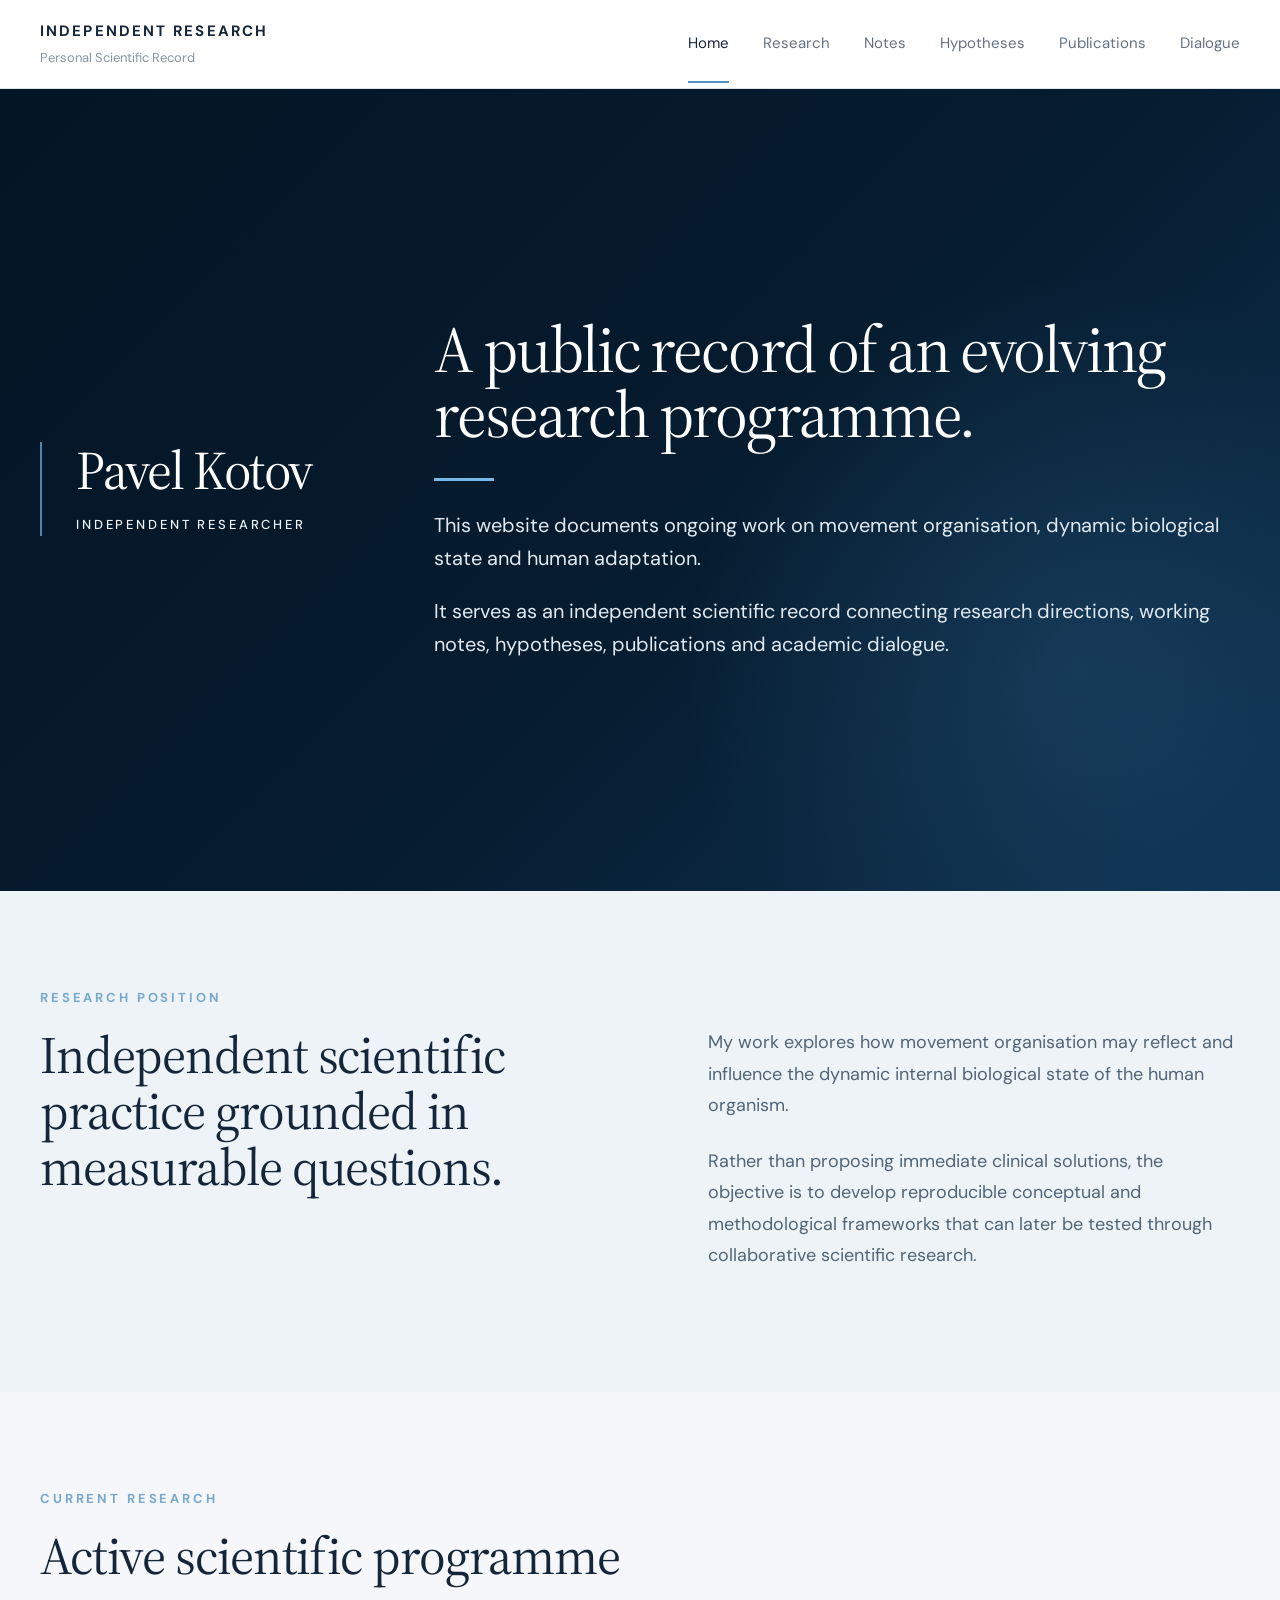
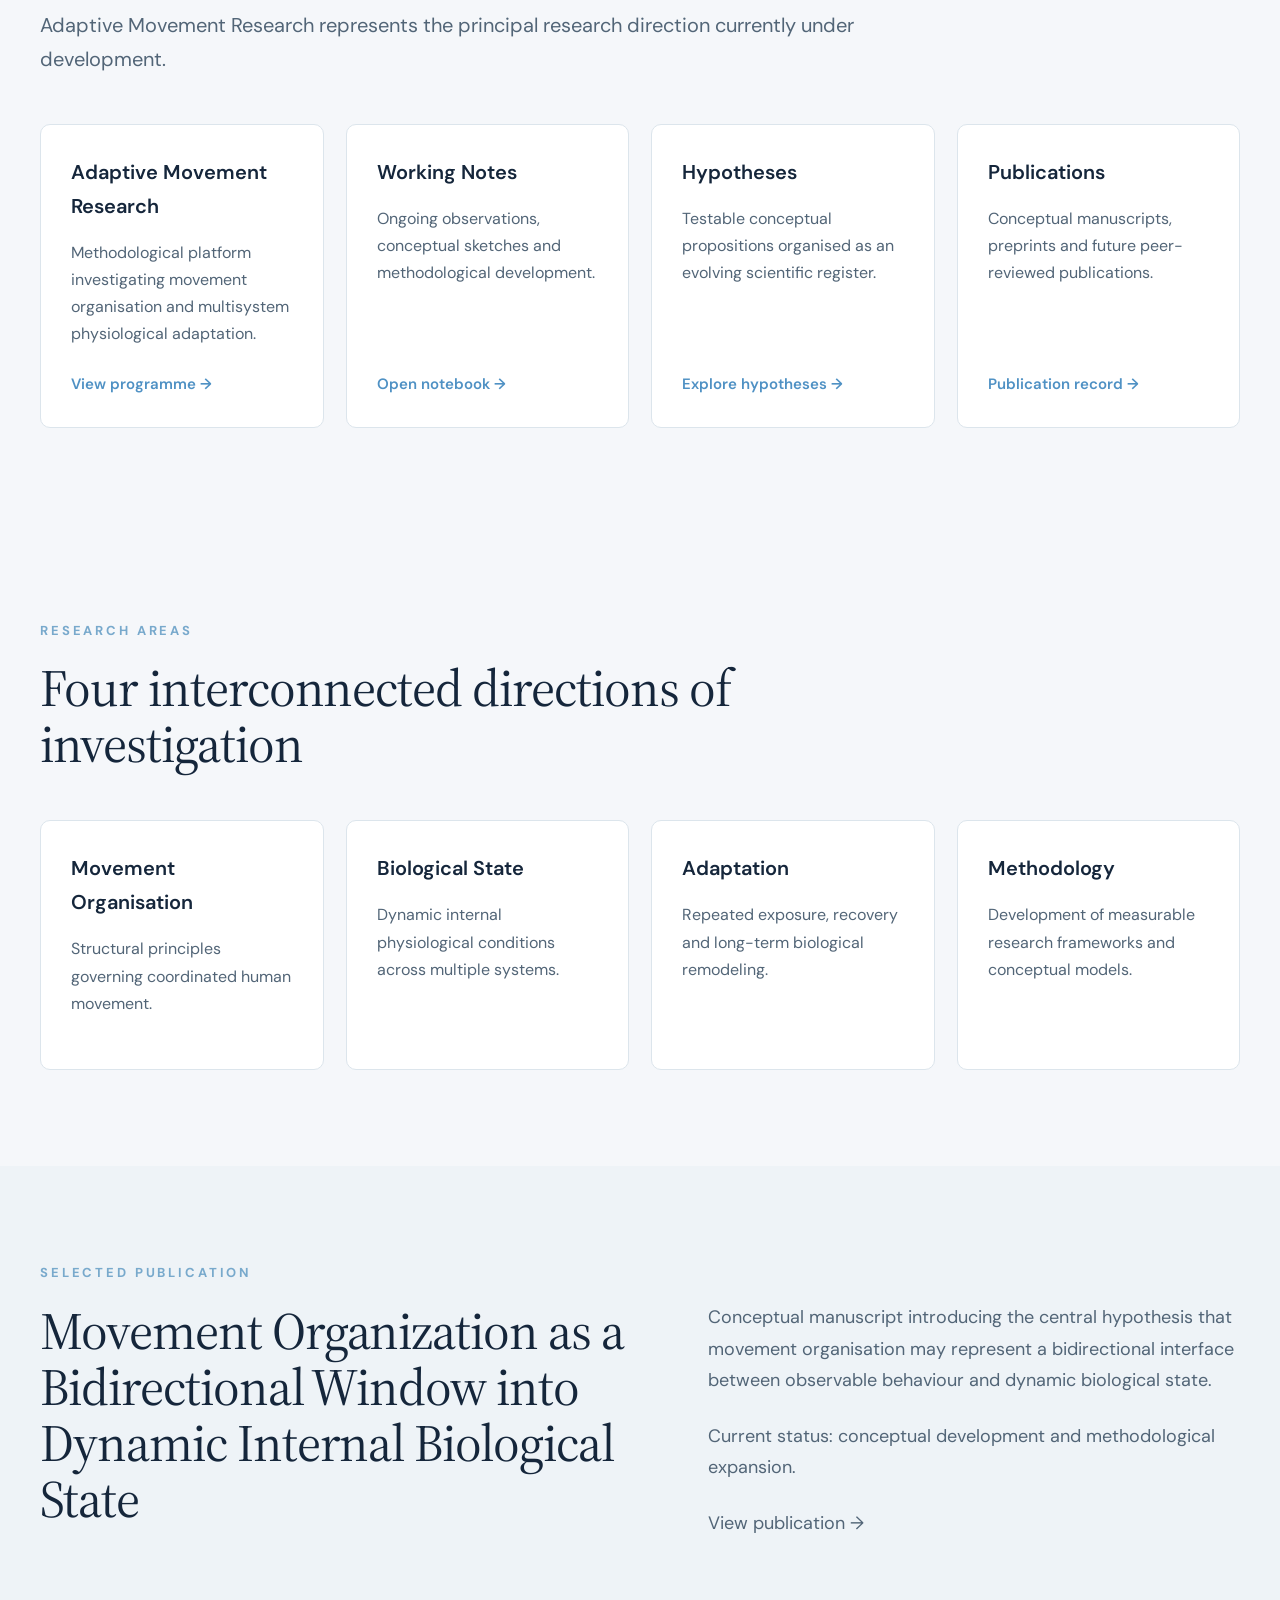
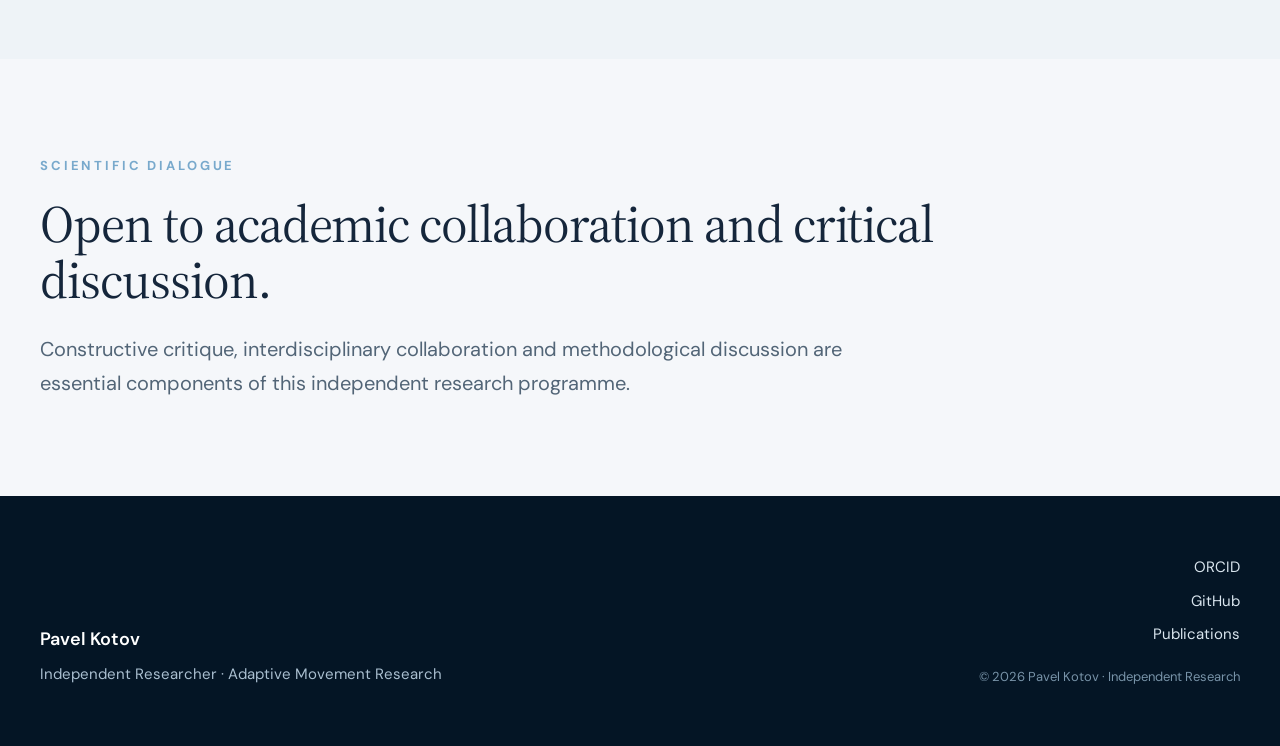
==== commit 5a369e8f: "Update index.html" ====
--- a/index.html
+++ b/index.html
@@ -1,58 +1,37 @@
 <!DOCTYPE html>
 <html lang="en">
 <head>
-  <meta charset="UTF-8">
-  <meta name="viewport" content="width=device-width, initial-scale=1.0">
+  <meta charset="UTF-8" />
+  <meta name="viewport" content="width=device-width, initial-scale=1.0" />
 
   <title>Pavel Kotov | Independent Research</title>
 
-  <meta
-    name="description"
-    content="Personal scientific record of Pavel Kotov — independent research on human movement, dynamic biological state, and adaptation."
-  >
-
-  <link rel="stylesheet" href="css/style.css">
+  <meta name="description"
+        content="Personal scientific record of Pavel Kotov — independent research on movement organisation, dynamic biological state and adaptation." />
+
+  <link rel="stylesheet" href="css/style.css" />
 </head>
 
 <body>
 
-  <!-- =========================
-       HEADER
-       ========================= -->
+  <!-- ================= HEADER ================= -->
 
   <header class="site-header">
     <div class="container header-inner">
 
-      <a class="logo" href="index.html">
+      <a href="index.html" class="logo">
         <span class="logo-main">Independent Research</span>
         <span class="logo-sub">Personal Scientific Record</span>
       </a>
 
-      <nav class="site-nav" aria-label="Primary navigation">
-
-        <a class="active" href="index.html">
-          Home
-        </a>
-
-        <a href="research/index.html">
-          Research
-        </a>
-
-        <a href="notes/index.html">
-          Notes
-        </a>
-
-        <a href="hypotheses/index.html">
-          Hypotheses
-        </a>
-
-        <a href="publications/index.html">
-          Publications
-        </a>
-
-        <a href="dialogue/index.html">
-          Dialogue
-        </a>
+      <nav class="site-nav">
+
+        <a class="active" href="index.html">Home</a>
+        <a href="research/index.html">Research</a>
+        <a href="notes/index.html">Notes</a>
+        <a href="hypotheses/index.html">Hypotheses</a>
+        <a href="publications/index.html">Publications</a>
+        <a href="dialogue/index.html">Dialogue</a>
 
       </nav>
 
@@ -60,23 +39,15 @@
   </header>
 
 
-  <!-- =========================
-       MAIN
-       ========================= -->
+  <!-- ================= MAIN ================= -->
 
   <main>
 
-
-    <!-- =========================
-         HERO
-         ========================= -->
+    <!-- HERO -->
 
     <section class="hero">
 
       <div class="container hero-grid">
-
-
-        <!-- LEFT COLUMN -->
 
         <div class="hero-identity">
 
@@ -91,150 +62,38 @@
         </div>
 
 
-        <!-- RIGHT COLUMN -->
-
         <div class="hero-content">
 
           <h1>
-            A public record of an
-            evolving research programme.
+            A public record of an evolving research programme.
           </h1>
 
           <div class="hero-accent"></div>
 
           <p>
-            This website documents ongoing work on human movement,
-            dynamic biological state, and adaptation.
+            This website documents ongoing work on movement organisation,
+            dynamic biological state and human adaptation.
           </p>
 
           <p class="hero-small">
-            Its purpose is to provide an open space for research notes,
-            hypotheses, publications, and scientific dialogue.
-          </p>
-
-        </div>
-
-      </div>
-
-    </section>
-
-
-    <!-- =========================
-         CURRENT RESEARCH
-         ========================= -->
-
-    <section class="current-research">
-
-      <div class="container">
-
-        <div class="section-label">
-          Current Research
-        </div>
-
-        <h2>
-          A structured platform for ongoing scientific work.
-        </h2>
-
-        <p class="lead">
-          Research directions, working notes, hypotheses and publications
-          are organised to support clarity, continuity and collaborative dialogue.
-        </p>
-
-
-        <div class="research-grid">
-
-
-          <!-- RESEARCH -->
-
-          <article class="research-card">
-
-            <h3>
-              Research
-            </h3>
-
-            <p>
-              Current projects and developing scientific directions.
-            </p>
-
-            <a href="research/index.html">
-              Open section →
-            </a>
-
-          </article>
-
-
-          <!-- NOTES -->
-
-          <article class="research-card">
-
-            <h3>
-              Notes
-            </h3>
-
-            <p>
-              Working observations and methodological questions.
-            </p>
-
-            <a href="notes/index.html">
-              Research notebook →
-            </a>
-
-          </article>
-
-
-          <!-- HYPOTHESES -->
-
-          <article class="research-card">
-
-            <h3>
-              Hypotheses
-            </h3>
-
-            <p>
-              Conceptual propositions with potential for empirical testing.
-            </p>
-
-            <a href="hypotheses/index.html">
-              Developing register →
-            </a>
-
-          </article>
-
-
-          <!-- PUBLICATIONS -->
-
-          <article class="research-card">
-
-            <h3>
-              Publications
-            </h3>
-
-            <p>
-              Preprints and peer-reviewed scholarly manuscripts.
-            </p>
-
-            <a href="publications/index.html">
-              Scholarly output →
-            </a>
-
-          </article>
-
-
-        </div>
-
-      </div>
-
-    </section>
-
-
-    <!-- =========================
-         RESEARCH POSITION
-         ========================= -->
+            It serves as an independent scientific record connecting
+            research directions, working notes, hypotheses,
+            publications and academic dialogue.
+          </p>
+
+        </div>
+
+      </div>
+
+    </section>
+
+
+
+    <!-- RESEARCH POSITION -->
 
     <section class="research-position">
 
       <div class="container position-grid">
-
 
         <div class="position-heading">
 
@@ -243,7 +102,7 @@
           </div>
 
           <h2>
-            An independent scientific practice grounded in questions rather than conclusions.
+            Independent scientific practice grounded in measurable questions.
           </h2>
 
         </div>
@@ -252,35 +111,265 @@
         <div class="position-text">
 
           <p>
-            Adaptive Movement Research investigates how movement organisation
-            relates to dynamic biological response across multiple physiological systems.
-          </p>
-
-          <p>
-            The objective is not to propose immediate interventions,
-            but to define measurable relationships that can later be examined
-            empirically through collaborative scientific research.
-          </p>
-
-        </div>
-
-
-      </div>
-
-    </section>
-
+            My work explores how movement organisation may reflect
+            and influence the dynamic internal biological state of
+            the human organism.
+          </p>
+
+          <p>
+            Rather than proposing immediate clinical solutions,
+            the objective is to develop reproducible conceptual and
+            methodological frameworks that can later be tested through
+            collaborative scientific research.
+          </p>
+
+        </div>
+
+      </div>
+
+    </section>
+
+
+
+    <!-- CURRENT RESEARCH -->
+
+    <section class="current-research">
+
+      <div class="container">
+
+        <div class="section-label">
+          Current Research
+        </div>
+
+        <h2>
+          Active scientific programme
+        </h2>
+
+        <p class="lead">
+          Adaptive Movement Research represents the principal
+          research direction currently under development.
+        </p>
+
+
+        <div class="research-grid">
+
+          <article class="research-card">
+
+            <h3>Adaptive Movement Research</h3>
+
+            <p>
+              Methodological platform investigating movement organisation
+              and multisystem physiological adaptation.
+            </p>
+
+            <a href="research/index.html">
+              View programme →
+            </a>
+
+          </article>
+
+
+          <article class="research-card">
+
+            <h3>Working Notes</h3>
+
+            <p>
+              Ongoing observations, conceptual sketches and
+              methodological development.
+            </p>
+
+            <a href="notes/index.html">
+              Open notebook →
+            </a>
+
+          </article>
+
+
+          <article class="research-card">
+
+            <h3>Hypotheses</h3>
+
+            <p>
+              Testable conceptual propositions organised as an evolving
+              scientific register.
+            </p>
+
+            <a href="hypotheses/index.html">
+              Explore hypotheses →
+            </a>
+
+          </article>
+
+
+          <article class="research-card">
+
+            <h3>Publications</h3>
+
+            <p>
+              Conceptual manuscripts, preprints and future peer-reviewed
+              publications.
+            </p>
+
+            <a href="publications/index.html">
+              Publication record →
+            </a>
+
+          </article>
+
+        </div>
+
+      </div>
+
+    </section>
+
+
+
+    <!-- RESEARCH AREAS -->
+
+    <section>
+
+      <div class="container">
+
+        <div class="section-label">
+          Research Areas
+        </div>
+
+        <h2>
+          Four interconnected directions of investigation
+        </h2>
+
+
+        <div class="research-grid">
+
+          <article class="research-card">
+
+            <h3>Movement Organisation</h3>
+
+            <p>
+              Structural principles governing coordinated human movement.
+            </p>
+
+          </article>
+
+
+          <article class="research-card">
+
+            <h3>Biological State</h3>
+
+            <p>
+              Dynamic internal physiological conditions across multiple systems.
+            </p>
+
+          </article>
+
+
+          <article class="research-card">
+
+            <h3>Adaptation</h3>
+
+            <p>
+              Repeated exposure, recovery and long-term biological remodeling.
+            </p>
+
+          </article>
+
+
+          <article class="research-card">
+
+            <h3>Methodology</h3>
+
+            <p>
+              Development of measurable research frameworks and conceptual models.
+            </p>
+
+          </article>
+
+        </div>
+
+      </div>
+
+    </section>
+
+
+
+    <!-- SELECTED PUBLICATION -->
+
+    <section class="research-position">
+
+      <div class="container position-grid">
+
+        <div class="position-heading">
+
+          <div class="section-label">
+            Selected Publication
+          </div>
+
+          <h2>
+            Movement Organization as a Bidirectional Window into Dynamic Internal Biological State
+          </h2>
+
+        </div>
+
+
+        <div class="position-text">
+
+          <p>
+            Conceptual manuscript introducing the central hypothesis
+            that movement organisation may represent a bidirectional
+            interface between observable behaviour and dynamic biological state.
+          </p>
+
+          <p>
+            Current status: conceptual development and methodological expansion.
+          </p>
+
+          <p>
+            <a href="publications/index.html">
+              View publication →
+            </a>
+          </p>
+
+        </div>
+
+      </div>
+
+    </section>
+
+
+
+    <!-- DIALOGUE -->
+
+    <section>
+
+      <div class="container">
+
+        <div class="section-label">
+          Scientific Dialogue
+        </div>
+
+        <h2>
+          Open to academic collaboration and critical discussion.
+        </h2>
+
+        <p class="lead">
+          Constructive critique, interdisciplinary collaboration and
+          methodological discussion are essential components of this
+          independent research programme.
+        </p>
+
+      </div>
+
+    </section>
 
   </main>
 
 
-  <!-- =========================
-       FOOTER
-       ========================= -->
+
+  <!-- ================= FOOTER ================= -->
 
   <footer class="site-footer">
 
     <div class="container footer-inner">
-
 
       <div class="footer-identity">
 
@@ -297,25 +386,19 @@
 
       <div class="footer-links">
 
-        <a href="publications/index.html">
-          Publications
-        </a>
-
-        <a href="dialogue/index.html">
-          Dialogue
-        </a>
+        <a href="https://orcid.org" target="_blank">ORCID</a>
+        <a href="https://github.com" target="_blank">GitHub</a>
+        <a href="publications/index.html">Publications</a>
 
         <div class="copyright">
-          © 2026 Pavel Kotov Research
-        </div>
-
-      </div>
-
+          © 2026 Pavel Kotov · Independent Research
+        </div>
+
+      </div>
 
     </div>
 
   </footer>
-
 
 </body>
 </html>
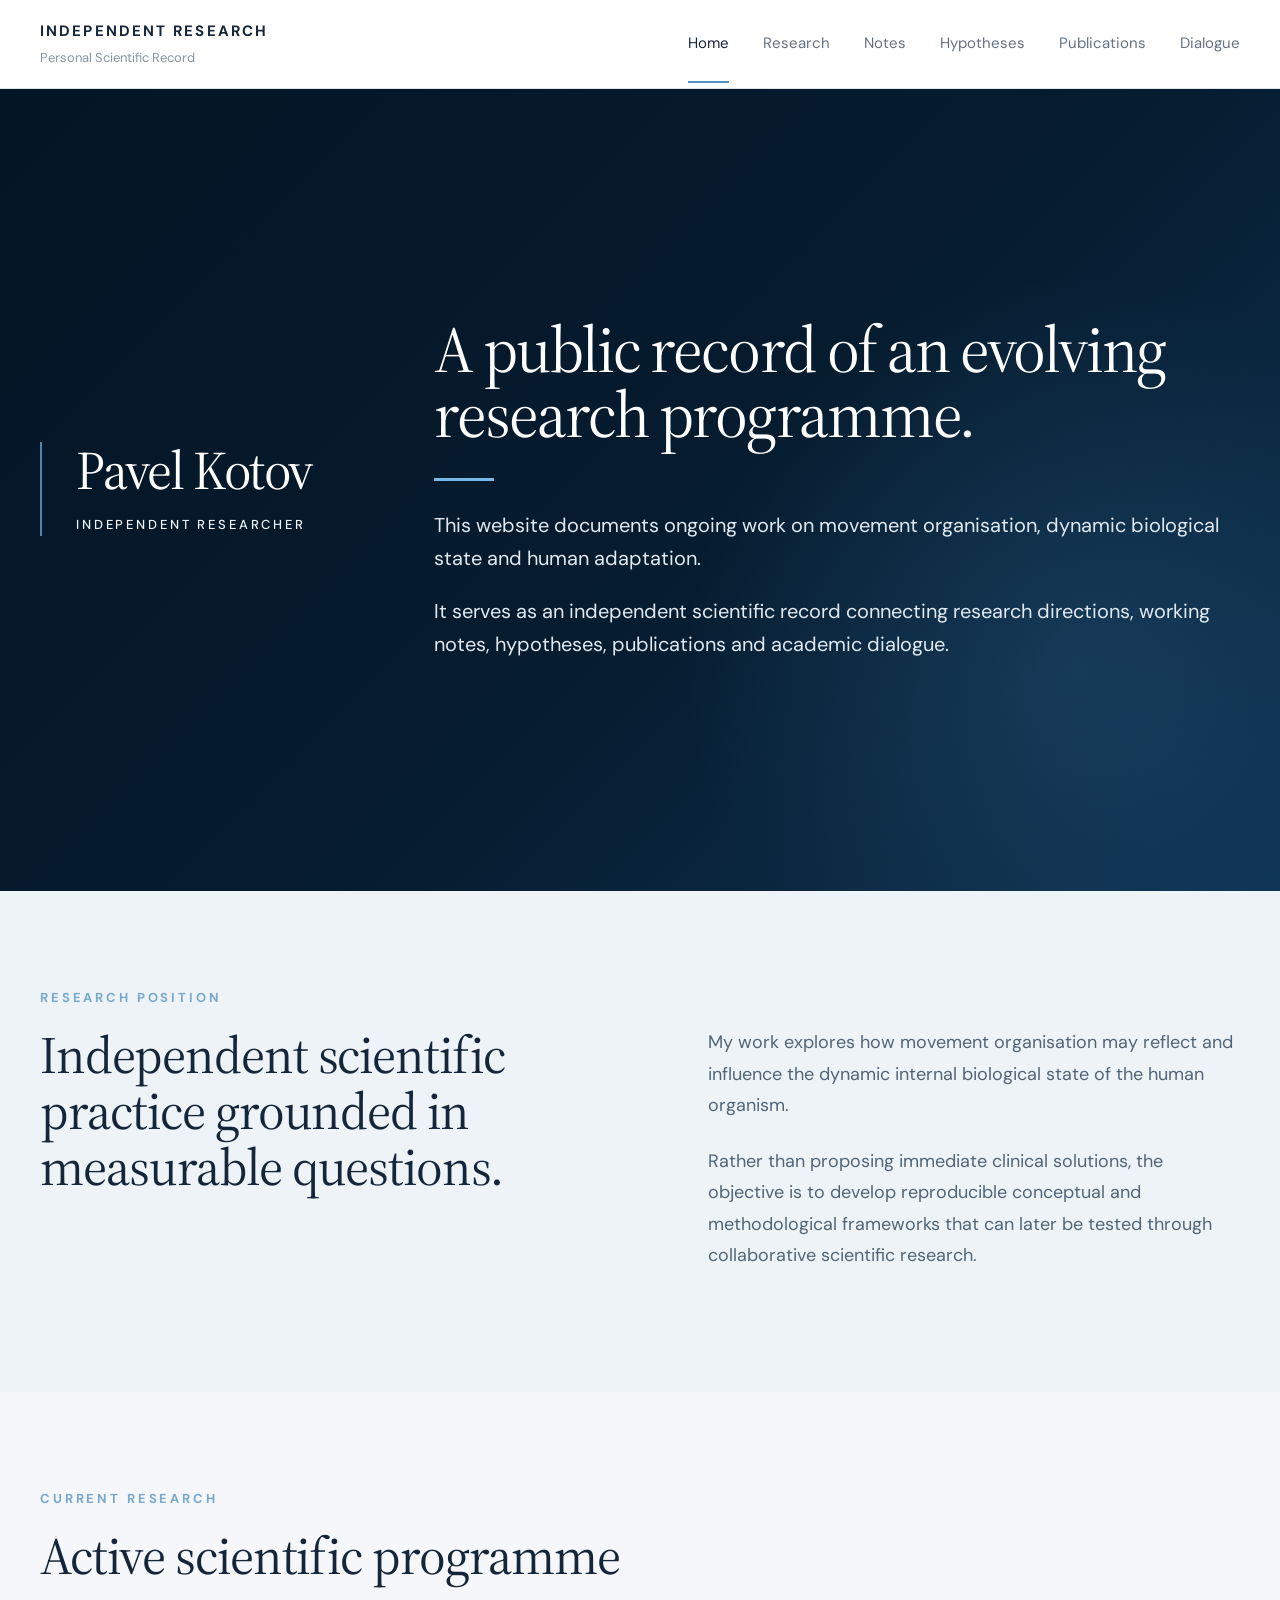
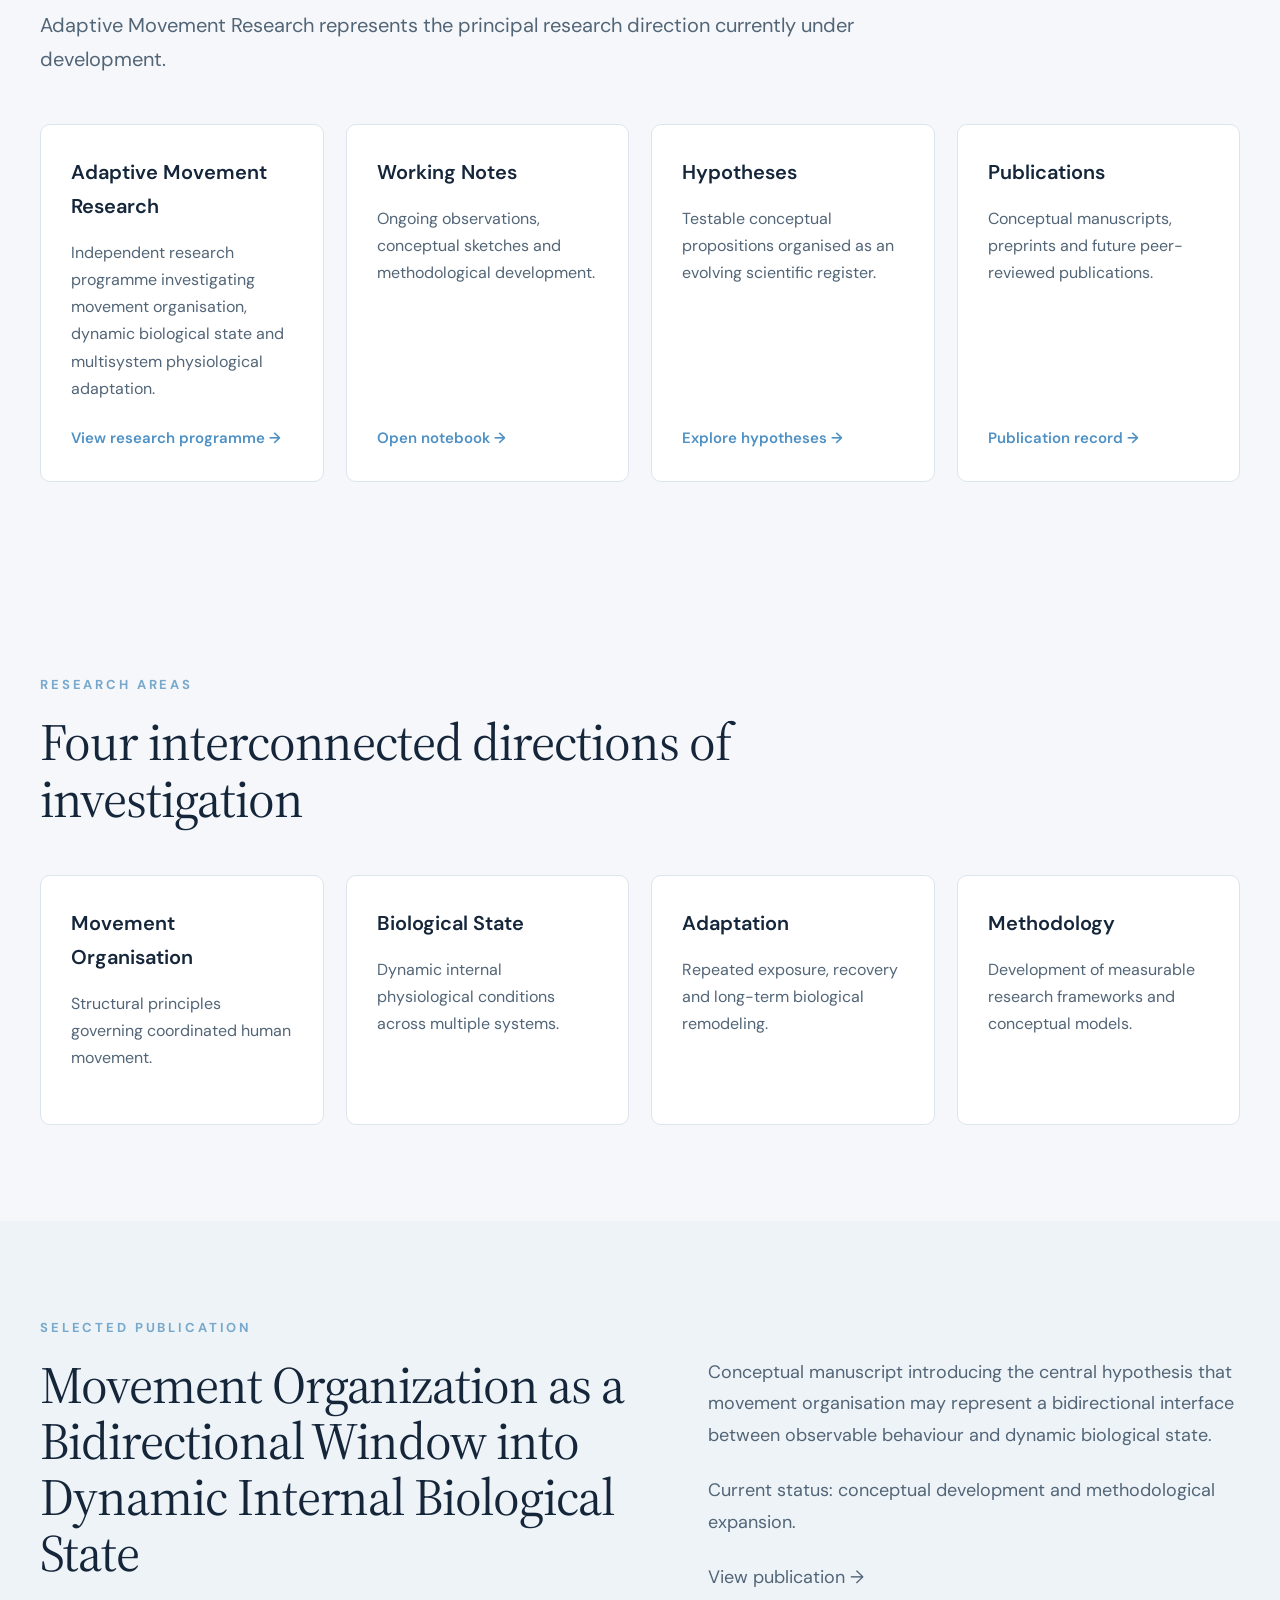
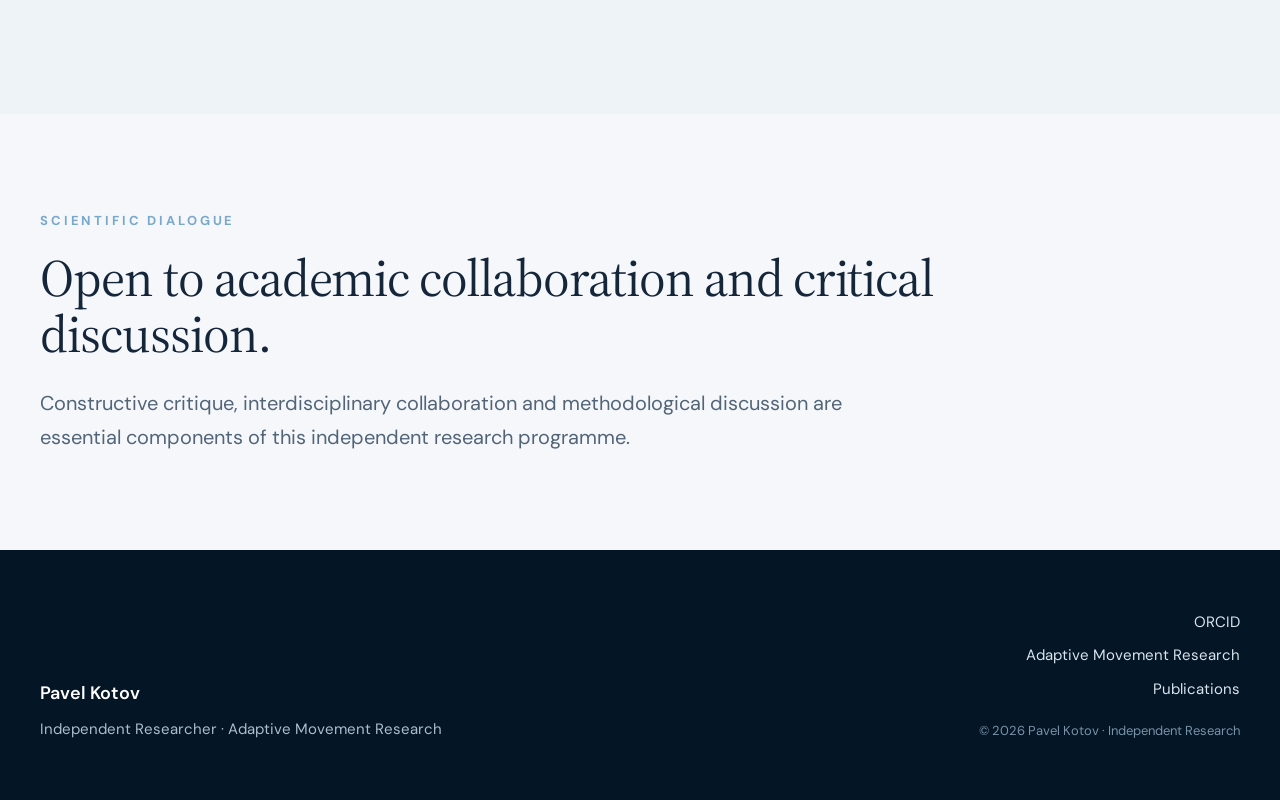
==== commit 101fc043: "Update index.html" ====
--- a/index.html
+++ b/index.html
@@ -1,15 +1,17 @@
 <!DOCTYPE html>
 <html lang="en">
 <head>
-  <meta charset="UTF-8" />
-  <meta name="viewport" content="width=device-width, initial-scale=1.0" />
+  <meta charset="UTF-8">
+  <meta name="viewport" content="width=device-width, initial-scale=1.0">
 
   <title>Pavel Kotov | Independent Research</title>
 
-  <meta name="description"
-        content="Personal scientific record of Pavel Kotov — independent research on movement organisation, dynamic biological state and adaptation." />
-
-  <link rel="stylesheet" href="css/style.css" />
+  <meta
+    name="description"
+    content="Personal scientific record of Pavel Kotov — independent research on movement organisation, dynamic biological state and adaptation."
+  >
+
+  <link rel="stylesheet" href="css/style.css">
 </head>
 
 <body>
@@ -24,13 +26,18 @@
         <span class="logo-sub">Personal Scientific Record</span>
       </a>
 
-      <nav class="site-nav">
+      <nav class="site-nav" aria-label="Primary navigation">
 
         <a class="active" href="index.html">Home</a>
+
         <a href="research/index.html">Research</a>
+
         <a href="notes/index.html">Notes</a>
+
         <a href="hypotheses/index.html">Hypotheses</a>
+
         <a href="publications/index.html">Publications</a>
+
         <a href="dialogue/index.html">Dialogue</a>
 
       </nav>
@@ -43,7 +50,7 @@
 
   <main>
 
-    <!-- HERO -->
+    <!-- ================= HERO ================= -->
 
     <section class="hero">
 
@@ -88,8 +95,7 @@
     </section>
 
 
-
-    <!-- RESEARCH POSITION -->
+    <!-- ================= RESEARCH POSITION ================= -->
 
     <section class="research-position">
 
@@ -130,8 +136,7 @@
     </section>
 
 
-
-    <!-- CURRENT RESEARCH -->
+    <!-- ================= CURRENT RESEARCH ================= -->
 
     <section class="current-research">
 
@@ -153,17 +158,23 @@
 
         <div class="research-grid">
 
-          <article class="research-card">
-
-            <h3>Adaptive Movement Research</h3>
-
-            <p>
-              Methodological platform investigating movement organisation
-              and multisystem physiological adaptation.
-            </p>
-
-            <a href="research/index.html">
-              View programme →
+
+          <article class="research-card">
+
+            <h3>
+              Adaptive Movement Research
+            </h3>
+
+            <p>
+              Independent research programme investigating movement
+              organisation, dynamic biological state and multisystem
+              physiological adaptation.
+            </p>
+
+            <a href="https://drkotovpaul-commits.github.io/Adaptive-movement-research/index.html"
+               target="_blank"
+               rel="noopener">
+              View research programme →
             </a>
 
           </article>
@@ -171,7 +182,9 @@
 
           <article class="research-card">
 
-            <h3>Working Notes</h3>
+            <h3>
+              Working Notes
+            </h3>
 
             <p>
               Ongoing observations, conceptual sketches and
@@ -187,11 +200,13 @@
 
           <article class="research-card">
 
-            <h3>Hypotheses</h3>
-
-            <p>
-              Testable conceptual propositions organised as an evolving
-              scientific register.
+            <h3>
+              Hypotheses
+            </h3>
+
+            <p>
+              Testable conceptual propositions organised as an
+              evolving scientific register.
             </p>
 
             <a href="hypotheses/index.html">
@@ -203,11 +218,13 @@
 
           <article class="research-card">
 
-            <h3>Publications</h3>
-
-            <p>
-              Conceptual manuscripts, preprints and future peer-reviewed
-              publications.
+            <h3>
+              Publications
+            </h3>
+
+            <p>
+              Conceptual manuscripts, preprints and future
+              peer-reviewed publications.
             </p>
 
             <a href="publications/index.html">
@@ -216,15 +233,15 @@
 
           </article>
 
-        </div>
-
-      </div>
-
-    </section>
-
-
-
-    <!-- RESEARCH AREAS -->
+
+        </div>
+
+      </div>
+
+    </section>
+
+
+    <!-- ================= RESEARCH AREAS ================= -->
 
     <section>
 
@@ -241,58 +258,71 @@
 
         <div class="research-grid">
 
-          <article class="research-card">
-
-            <h3>Movement Organisation</h3>
-
-            <p>
-              Structural principles governing coordinated human movement.
-            </p>
-
-          </article>
-
-
-          <article class="research-card">
-
-            <h3>Biological State</h3>
-
-            <p>
-              Dynamic internal physiological conditions across multiple systems.
-            </p>
-
-          </article>
-
-
-          <article class="research-card">
-
-            <h3>Adaptation</h3>
-
-            <p>
-              Repeated exposure, recovery and long-term biological remodeling.
-            </p>
-
-          </article>
-
-
-          <article class="research-card">
-
-            <h3>Methodology</h3>
-
-            <p>
-              Development of measurable research frameworks and conceptual models.
-            </p>
-
-          </article>
-
-        </div>
-
-      </div>
-
-    </section>
-
-
-
-    <!-- SELECTED PUBLICATION -->
+
+          <article class="research-card">
+
+            <h3>
+              Movement Organisation
+            </h3>
+
+            <p>
+              Structural principles governing coordinated
+              human movement.
+            </p>
+
+          </article>
+
+
+          <article class="research-card">
+
+            <h3>
+              Biological State
+            </h3>
+
+            <p>
+              Dynamic internal physiological conditions
+              across multiple systems.
+            </p>
+
+          </article>
+
+
+          <article class="research-card">
+
+            <h3>
+              Adaptation
+            </h3>
+
+            <p>
+              Repeated exposure, recovery and long-term
+              biological remodeling.
+            </p>
+
+          </article>
+
+
+          <article class="research-card">
+
+            <h3>
+              Methodology
+            </h3>
+
+            <p>
+              Development of measurable research frameworks
+              and conceptual models.
+            </p>
+
+          </article>
+
+
+        </div>
+
+      </div>
+
+    </section>
+
+
+    <!-- ================= SELECTED PUBLICATION ================= -->
 
     <section class="research-position">
 
@@ -316,11 +346,13 @@
           <p>
             Conceptual manuscript introducing the central hypothesis
             that movement organisation may represent a bidirectional
-            interface between observable behaviour and dynamic biological state.
-          </p>
-
-          <p>
-            Current status: conceptual development and methodological expansion.
+            interface between observable behaviour and dynamic
+            biological state.
+          </p>
+
+          <p>
+            Current status: conceptual development and
+            methodological expansion.
           </p>
 
           <p>
@@ -336,8 +368,7 @@
     </section>
 
 
-
-    <!-- DIALOGUE -->
+    <!-- ================= SCIENTIFIC DIALOGUE ================= -->
 
     <section>
 
@@ -364,12 +395,12 @@
   </main>
 
 
-
   <!-- ================= FOOTER ================= -->
 
   <footer class="site-footer">
 
     <div class="container footer-inner">
+
 
       <div class="footer-identity">
 
@@ -386,9 +417,21 @@
 
       <div class="footer-links">
 
-        <a href="https://orcid.org" target="_blank">ORCID</a>
-        <a href="https://github.com" target="_blank">GitHub</a>
-        <a href="publications/index.html">Publications</a>
+        <a href="https://orcid.org/0009-0007-0763-1218"
+           target="_blank"
+           rel="noopener">
+          ORCID
+        </a>
+
+        <a href="https://drkotovpaul-commits.github.io/Adaptive-movement-research/index.html"
+           target="_blank"
+           rel="noopener">
+          Adaptive Movement Research
+        </a>
+
+        <a href="publications/index.html">
+          Publications
+        </a>
 
         <div class="copyright">
           © 2026 Pavel Kotov · Independent Research
@@ -400,5 +443,6 @@
 
   </footer>
 
+
 </body>
 </html>
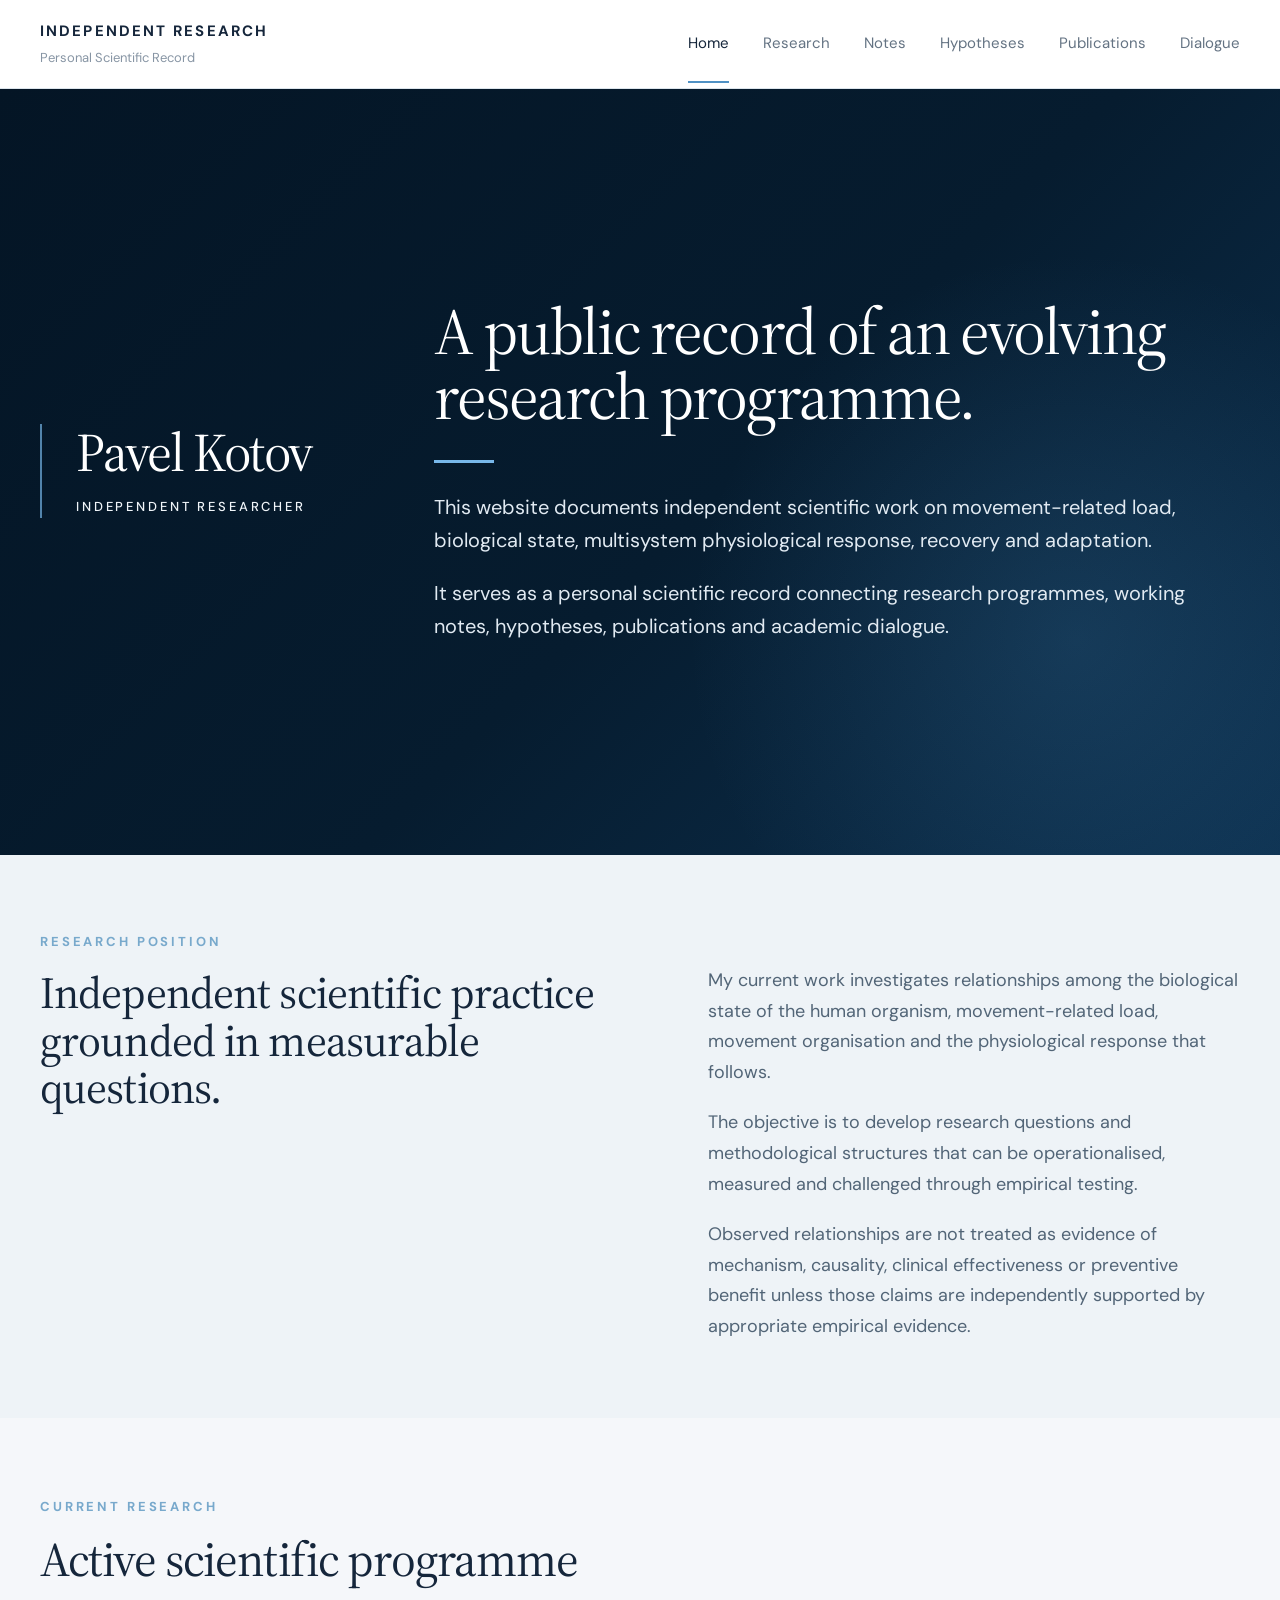
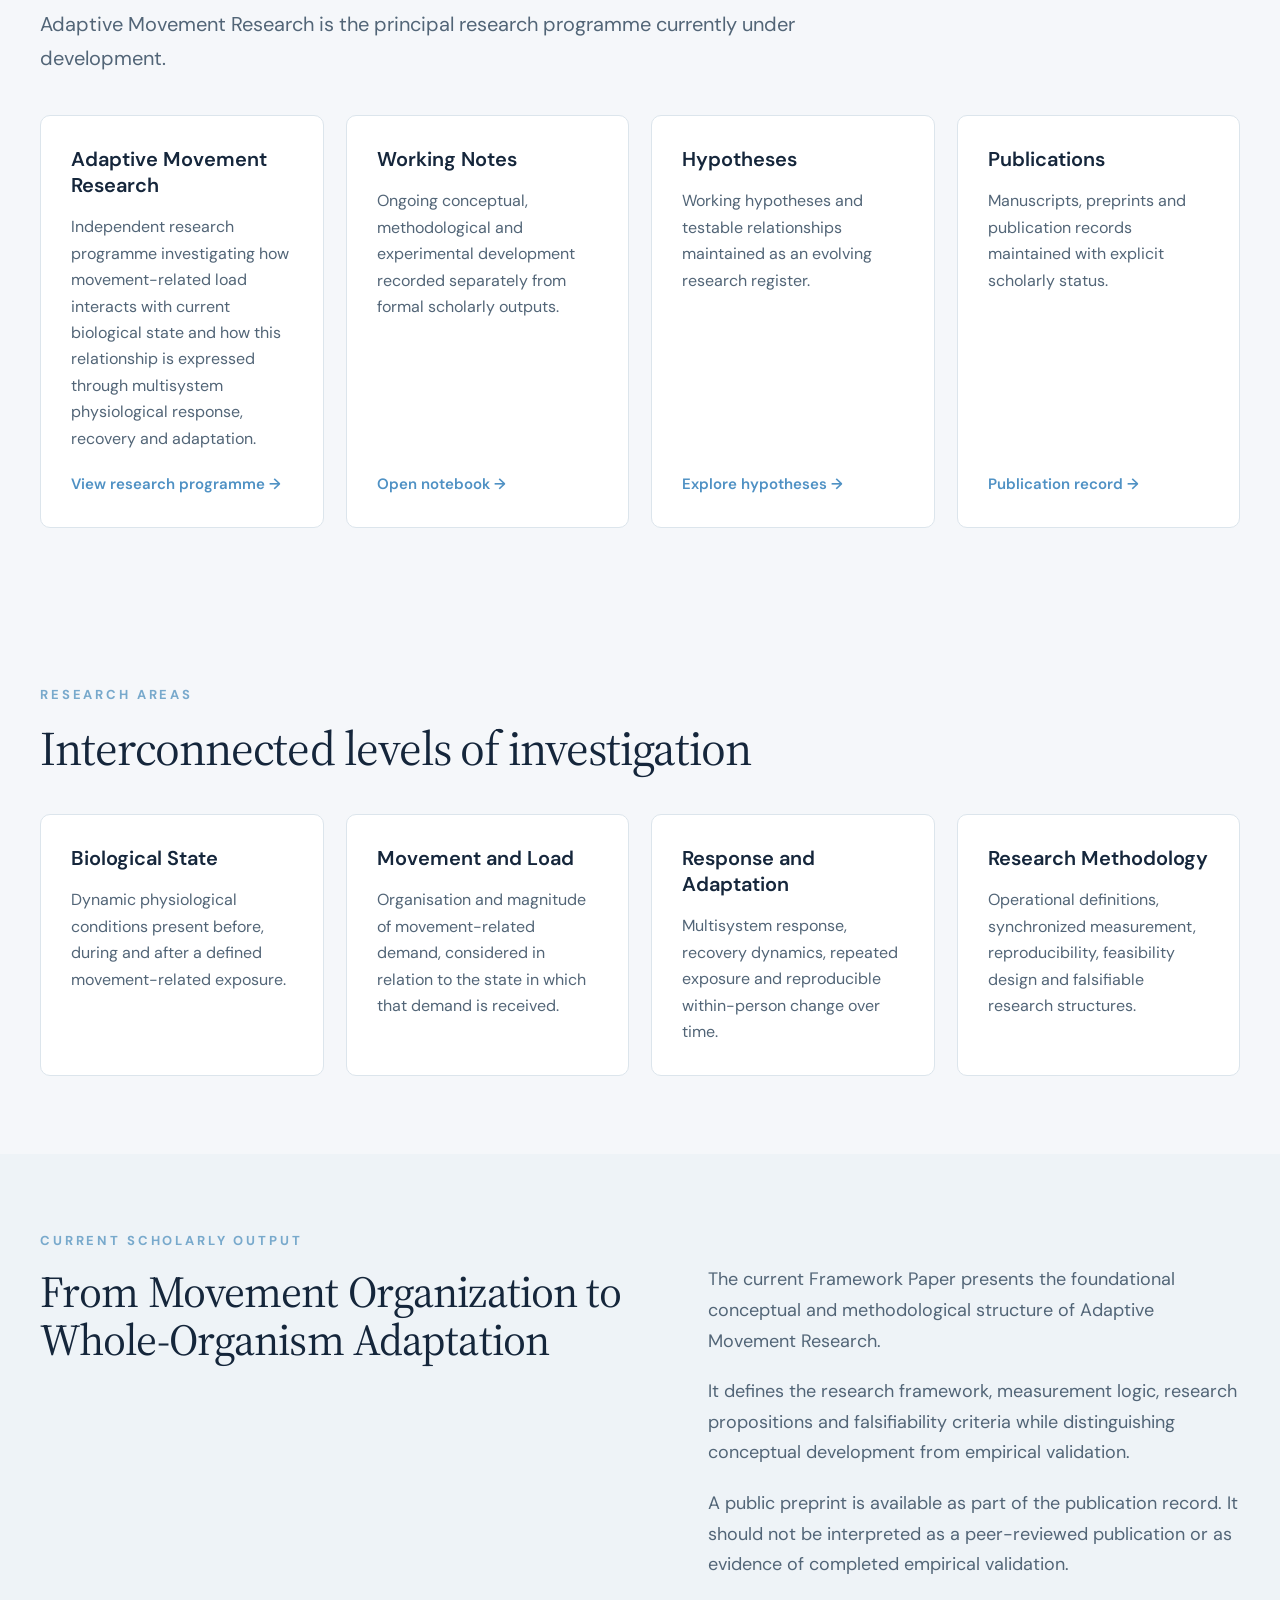
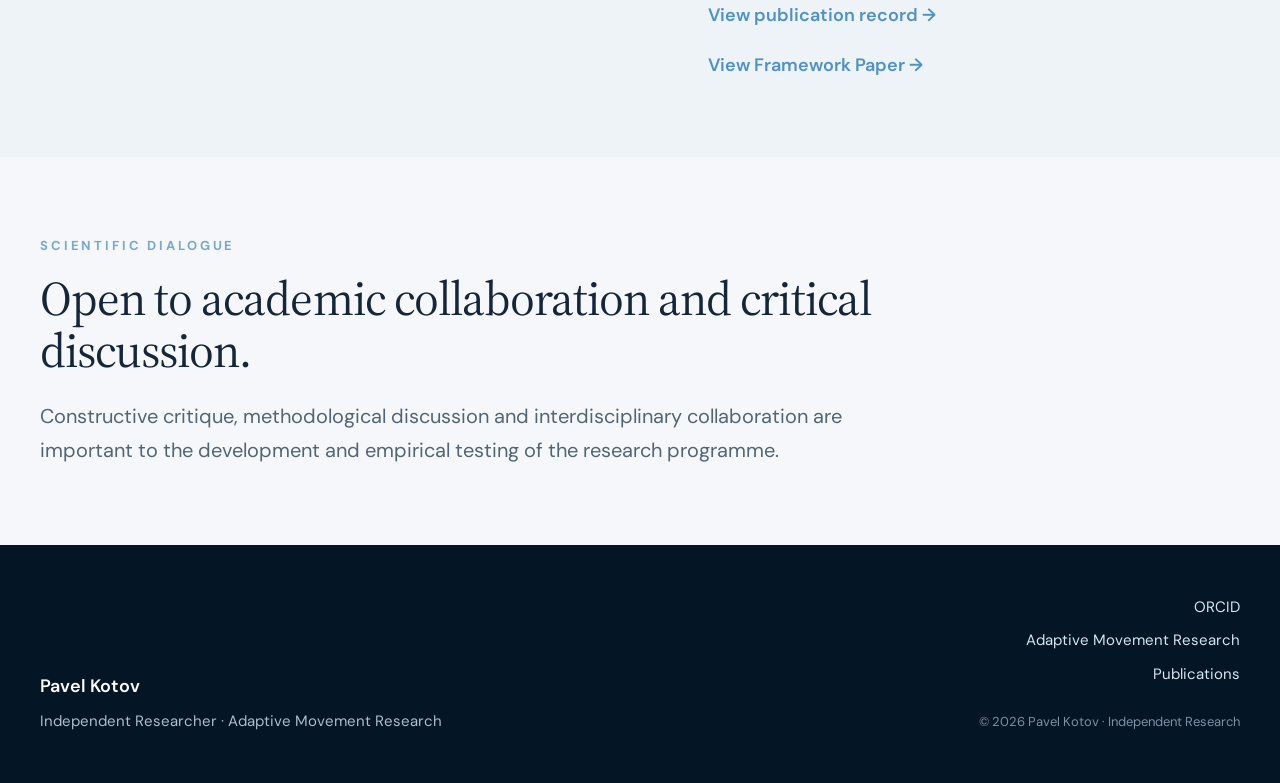
==== commit 960f37dc: "Synchronize research homepage with current AMR architecture" ====
--- a/index.html
+++ b/index.html
@@ -1,448 +1,557 @@
 <!DOCTYPE html>
 <html lang="en">
+
 <head>
+
   <meta charset="UTF-8">
-  <meta name="viewport" content="width=device-width, initial-scale=1.0">
-
-  <title>Pavel Kotov | Independent Research</title>
+
+  <meta
+    name="viewport"
+    content="width=device-width, initial-scale=1.0"
+  >
+
+  <title>
+    Pavel Kotov | Independent Research
+  </title>
 
   <meta
     name="description"
-    content="Personal scientific record of Pavel Kotov — independent research on movement organisation, dynamic biological state and adaptation."
+    content="Personal scientific record of Pavel Kotov — independent research on movement-related load, biological state, multisystem physiological response, recovery and adaptation."
   >
 
-  <link rel="stylesheet" href="css/style.css">
+  <meta
+    name="author"
+    content="Pavel Kotov"
+  >
+
+  <meta
+    name="orcid"
+    content="0009-0007-0763-1218"
+  >
+
+  <link
+    rel="stylesheet"
+    href="css/style.css"
+  >
+
 </head>
 
+
 <body>
 
-  <!-- ================= HEADER ================= -->
-
-  <header class="site-header">
-    <div class="container header-inner">
-
-      <a href="index.html" class="logo">
-        <span class="logo-main">Independent Research</span>
-        <span class="logo-sub">Personal Scientific Record</span>
-      </a>
-
-      <nav class="site-nav" aria-label="Primary navigation">
-
-        <a class="active" href="index.html">Home</a>
-
-        <a href="research/index.html">Research</a>
-
-        <a href="notes/index.html">Notes</a>
-
-        <a href="hypotheses/index.html">Hypotheses</a>
-
-        <a href="publications/index.html">Publications</a>
-
-        <a href="dialogue/index.html">Dialogue</a>
-
-      </nav>
-
-    </div>
-  </header>
-
-
-  <!-- ================= MAIN ================= -->
-
-  <main>
-
-    <!-- ================= HERO ================= -->
-
-    <section class="hero">
-
-      <div class="container hero-grid">
-
-        <div class="hero-identity">
-
-          <div class="hero-name">
-            Pavel Kotov
-          </div>
-
-          <div class="hero-role">
-            Independent Researcher
-          </div>
-
-        </div>
-
-
-        <div class="hero-content">
-
-          <h1>
-            A public record of an evolving research programme.
-          </h1>
-
-          <div class="hero-accent"></div>
-
-          <p>
-            This website documents ongoing work on movement organisation,
-            dynamic biological state and human adaptation.
-          </p>
-
-          <p class="hero-small">
-            It serves as an independent scientific record connecting
-            research directions, working notes, hypotheses,
-            publications and academic dialogue.
-          </p>
-
-        </div>
-
-      </div>
-
-    </section>
-
-
-    <!-- ================= RESEARCH POSITION ================= -->
-
-    <section class="research-position">
-
-      <div class="container position-grid">
-
-        <div class="position-heading">
-
-          <div class="section-label">
-            Research Position
-          </div>
-
-          <h2>
-            Independent scientific practice grounded in measurable questions.
-          </h2>
-
-        </div>
-
-
-        <div class="position-text">
-
-          <p>
-            My work explores how movement organisation may reflect
-            and influence the dynamic internal biological state of
-            the human organism.
-          </p>
-
-          <p>
-            Rather than proposing immediate clinical solutions,
-            the objective is to develop reproducible conceptual and
-            methodological frameworks that can later be tested through
-            collaborative scientific research.
-          </p>
-
-        </div>
-
-      </div>
-
-    </section>
-
-
-    <!-- ================= CURRENT RESEARCH ================= -->
-
-    <section class="current-research">
-
-      <div class="container">
-
-        <div class="section-label">
-          Current Research
-        </div>
-
-        <h2>
-          Active scientific programme
-        </h2>
-
-        <p class="lead">
-          Adaptive Movement Research represents the principal
-          research direction currently under development.
-        </p>
-
-
-        <div class="research-grid">
-
-
-          <article class="research-card">
-
-            <h3>
-              Adaptive Movement Research
-            </h3>
-
-            <p>
-              Independent research programme investigating movement
-              organisation, dynamic biological state and multisystem
-              physiological adaptation.
-            </p>
-
-            <a href="https://drkotovpaul-commits.github.io/Adaptive-movement-research/index.html"
-               target="_blank"
-               rel="noopener">
-              View research programme →
-            </a>
-
-          </article>
-
-
-          <article class="research-card">
-
-            <h3>
-              Working Notes
-            </h3>
-
-            <p>
-              Ongoing observations, conceptual sketches and
-              methodological development.
-            </p>
-
-            <a href="notes/index.html">
-              Open notebook →
-            </a>
-
-          </article>
-
-
-          <article class="research-card">
-
-            <h3>
-              Hypotheses
-            </h3>
-
-            <p>
-              Testable conceptual propositions organised as an
-              evolving scientific register.
-            </p>
-
-            <a href="hypotheses/index.html">
-              Explore hypotheses →
-            </a>
-
-          </article>
-
-
-          <article class="research-card">
-
-            <h3>
-              Publications
-            </h3>
-
-            <p>
-              Conceptual manuscripts, preprints and future
-              peer-reviewed publications.
-            </p>
-
-            <a href="publications/index.html">
-              Publication record →
-            </a>
-
-          </article>
-
-
-        </div>
-
-      </div>
-
-    </section>
-
-
-    <!-- ================= RESEARCH AREAS ================= -->
-
-    <section>
-
-      <div class="container">
-
-        <div class="section-label">
-          Research Areas
-        </div>
-
-        <h2>
-          Four interconnected directions of investigation
-        </h2>
-
-
-        <div class="research-grid">
-
-
-          <article class="research-card">
-
-            <h3>
-              Movement Organisation
-            </h3>
-
-            <p>
-              Structural principles governing coordinated
-              human movement.
-            </p>
-
-          </article>
-
-
-          <article class="research-card">
-
-            <h3>
-              Biological State
-            </h3>
-
-            <p>
-              Dynamic internal physiological conditions
-              across multiple systems.
-            </p>
-
-          </article>
-
-
-          <article class="research-card">
-
-            <h3>
-              Adaptation
-            </h3>
-
-            <p>
-              Repeated exposure, recovery and long-term
-              biological remodeling.
-            </p>
-
-          </article>
-
-
-          <article class="research-card">
-
-            <h3>
-              Methodology
-            </h3>
-
-            <p>
-              Development of measurable research frameworks
-              and conceptual models.
-            </p>
-
-          </article>
-
-
-        </div>
-
-      </div>
-
-    </section>
-
-
-    <!-- ================= SELECTED PUBLICATION ================= -->
-
-    <section class="research-position">
-
-      <div class="container position-grid">
-
-        <div class="position-heading">
-
-          <div class="section-label">
-            Selected Publication
-          </div>
-
-          <h2>
-            Movement Organization as a Bidirectional Window into Dynamic Internal Biological State
-          </h2>
-
-        </div>
-
-
-        <div class="position-text">
-
-          <p>
-            Conceptual manuscript introducing the central hypothesis
-            that movement organisation may represent a bidirectional
-            interface between observable behaviour and dynamic
-            biological state.
-          </p>
-
-          <p>
-            Current status: conceptual development and
-            methodological expansion.
-          </p>
-
-          <p>
-            <a href="publications/index.html">
-              View publication →
-            </a>
-          </p>
-
-        </div>
-
-      </div>
-
-    </section>
-
-
-    <!-- ================= SCIENTIFIC DIALOGUE ================= -->
-
-    <section>
-
-      <div class="container">
-
-        <div class="section-label">
-          Scientific Dialogue
-        </div>
-
-        <h2>
-          Open to academic collaboration and critical discussion.
-        </h2>
-
-        <p class="lead">
-          Constructive critique, interdisciplinary collaboration and
-          methodological discussion are essential components of this
-          independent research programme.
-        </p>
-
-      </div>
-
-    </section>
-
-  </main>
-
-
-  <!-- ================= FOOTER ================= -->
-
-  <footer class="site-footer">
-
-    <div class="container footer-inner">
-
-
-      <div class="footer-identity">
-
-        <div class="footer-title">
+
+<!-- ================= HEADER ================= -->
+
+<header class="site-header">
+
+  <div class="container header-inner">
+
+    <a
+      href="index.html"
+      class="logo"
+    >
+
+      <span class="logo-main">
+        Independent Research
+      </span>
+
+      <span class="logo-sub">
+        Personal Scientific Record
+      </span>
+
+    </a>
+
+
+    <nav
+      class="site-nav"
+      aria-label="Primary navigation"
+    >
+
+      <a
+        class="active"
+        href="index.html"
+      >
+        Home
+      </a>
+
+      <a href="research/index.html">
+        Research
+      </a>
+
+      <a href="notes/index.html">
+        Notes
+      </a>
+
+      <a href="hypotheses/index.html">
+        Hypotheses
+      </a>
+
+      <a href="publications/index.html">
+        Publications
+      </a>
+
+      <a href="dialogue/index.html">
+        Dialogue
+      </a>
+
+    </nav>
+
+  </div>
+
+</header>
+
+
+
+<!-- ================= MAIN ================= -->
+
+<main>
+
+
+  <!-- ================= HERO ================= -->
+
+  <section class="hero">
+
+    <div class="container hero-grid">
+
+
+      <div class="hero-identity">
+
+        <div class="hero-name">
           Pavel Kotov
         </div>
 
-        <div class="footer-text">
-          Independent Researcher · Adaptive Movement Research
+        <div class="hero-role">
+          Independent Researcher
         </div>
 
       </div>
 
 
-      <div class="footer-links">
-
-        <a href="https://orcid.org/0009-0007-0763-1218"
-           target="_blank"
-           rel="noopener">
-          ORCID
-        </a>
-
-        <a href="https://drkotovpaul-commits.github.io/Adaptive-movement-research/index.html"
-           target="_blank"
-           rel="noopener">
-          Adaptive Movement Research
-        </a>
-
-        <a href="publications/index.html">
-          Publications
-        </a>
-
-        <div class="copyright">
-          © 2026 Pavel Kotov · Independent Research
+      <div class="hero-content">
+
+        <h1>
+          A public record of an evolving research programme.
+        </h1>
+
+        <div class="hero-accent"></div>
+
+        <p>
+          This website documents independent scientific work on
+          movement-related load, biological state, multisystem
+          physiological response, recovery and adaptation.
+        </p>
+
+        <p class="hero-small">
+          It serves as a personal scientific record connecting
+          research programmes, working notes, hypotheses,
+          publications and academic dialogue.
+        </p>
+
+      </div>
+
+    </div>
+
+  </section>
+
+
+
+  <!-- ================= RESEARCH POSITION ================= -->
+
+  <section class="research-position">
+
+    <div class="container position-grid">
+
+
+      <div class="position-heading">
+
+        <div class="section-label">
+          Research Position
         </div>
 
-      </div>
-
-    </div>
-
-  </footer>
+        <h2>
+          Independent scientific practice grounded in measurable questions.
+        </h2>
+
+      </div>
+
+
+      <div class="position-text">
+
+        <p>
+          My current work investigates relationships among the
+          biological state of the human organism, movement-related
+          load, movement organisation and the physiological response
+          that follows.
+        </p>
+
+        <p>
+          The objective is to develop research questions and
+          methodological structures that can be operationalised,
+          measured and challenged through empirical testing.
+        </p>
+
+        <p>
+          Observed relationships are not treated as evidence of
+          mechanism, causality, clinical effectiveness or preventive
+          benefit unless those claims are independently supported by
+          appropriate empirical evidence.
+        </p>
+
+      </div>
+
+    </div>
+
+  </section>
+
+
+
+  <!-- ================= CURRENT RESEARCH ================= -->
+
+  <section class="current-research">
+
+    <div class="container">
+
+      <div class="section-label">
+        Current Research
+      </div>
+
+      <h2>
+        Active scientific programme
+      </h2>
+
+      <p class="lead">
+        Adaptive Movement Research is the principal research programme
+        currently under development.
+      </p>
+
+
+      <div class="research-grid">
+
+
+        <article class="research-card">
+
+          <h3>
+            Adaptive Movement Research
+          </h3>
+
+          <p>
+            Independent research programme investigating how
+            movement-related load interacts with current biological
+            state and how this relationship is expressed through
+            multisystem physiological response, recovery and adaptation.
+          </p>
+
+          <a
+            href="https://drkotovpaul-commits.github.io/Adaptive-movement-research/index.html"
+            target="_blank"
+            rel="noopener"
+          >
+            View research programme →
+          </a>
+
+        </article>
+
+
+
+        <article class="research-card">
+
+          <h3>
+            Working Notes
+          </h3>
+
+          <p>
+            Ongoing conceptual, methodological and experimental
+            development recorded separately from formal scholarly
+            outputs.
+          </p>
+
+          <a href="notes/index.html">
+            Open notebook →
+          </a>
+
+        </article>
+
+
+
+        <article class="research-card">
+
+          <h3>
+            Hypotheses
+          </h3>
+
+          <p>
+            Working hypotheses and testable relationships maintained
+            as an evolving research register.
+          </p>
+
+          <a href="hypotheses/index.html">
+            Explore hypotheses →
+          </a>
+
+        </article>
+
+
+
+        <article class="research-card">
+
+          <h3>
+            Publications
+          </h3>
+
+          <p>
+            Manuscripts, preprints and publication records maintained
+            with explicit scholarly status.
+          </p>
+
+          <a href="publications/index.html">
+            Publication record →
+          </a>
+
+        </article>
+
+
+      </div>
+
+    </div>
+
+  </section>
+
+
+
+  <!-- ================= RESEARCH AREAS ================= -->
+
+  <section>
+
+    <div class="container">
+
+      <div class="section-label">
+        Research Areas
+      </div>
+
+      <h2>
+        Interconnected levels of investigation
+      </h2>
+
+
+      <div class="research-grid">
+
+
+        <article class="research-card">
+
+          <h3>
+            Biological State
+          </h3>
+
+          <p>
+            Dynamic physiological conditions present before,
+            during and after a defined movement-related exposure.
+          </p>
+
+        </article>
+
+
+
+        <article class="research-card">
+
+          <h3>
+            Movement and Load
+          </h3>
+
+          <p>
+            Organisation and magnitude of movement-related demand,
+            considered in relation to the state in which that demand
+            is received.
+          </p>
+
+        </article>
+
+
+
+        <article class="research-card">
+
+          <h3>
+            Response and Adaptation
+          </h3>
+
+          <p>
+            Multisystem response, recovery dynamics, repeated exposure
+            and reproducible within-person change over time.
+          </p>
+
+        </article>
+
+
+
+        <article class="research-card">
+
+          <h3>
+            Research Methodology
+          </h3>
+
+          <p>
+            Operational definitions, synchronized measurement,
+            reproducibility, feasibility design and falsifiable
+            research structures.
+          </p>
+
+        </article>
+
+
+      </div>
+
+    </div>
+
+  </section>
+
+
+
+  <!-- ================= CURRENT SCHOLARLY OUTPUT ================= -->
+
+  <section class="research-position">
+
+    <div class="container position-grid">
+
+
+      <div class="position-heading">
+
+        <div class="section-label">
+          Current Scholarly Output
+        </div>
+
+        <h2>
+          From Movement Organization to Whole-Organism Adaptation
+        </h2>
+
+      </div>
+
+
+      <div class="position-text">
+
+        <p>
+          The current Framework Paper presents the foundational
+          conceptual and methodological structure of Adaptive
+          Movement Research.
+        </p>
+
+        <p>
+          It defines the research framework, measurement logic,
+          research propositions and falsifiability criteria while
+          distinguishing conceptual development from empirical
+          validation.
+        </p>
+
+        <p>
+          A public preprint is available as part of the publication
+          record. It should not be interpreted as a peer-reviewed
+          publication or as evidence of completed empirical validation.
+        </p>
+
+        <p>
+          <a href="publications/index.html">
+            View publication record →
+          </a>
+        </p>
+
+        <p>
+          <a
+            href="https://drkotovpaul-commits.github.io/Adaptive-movement-research/papers/"
+            target="_blank"
+            rel="noopener"
+          >
+            View Framework Paper →
+          </a>
+        </p>
+
+      </div>
+
+    </div>
+
+  </section>
+
+
+
+  <!-- ================= SCIENTIFIC DIALOGUE ================= -->
+
+  <section>
+
+    <div class="container">
+
+      <div class="section-label">
+        Scientific Dialogue
+      </div>
+
+      <h2>
+        Open to academic collaboration and critical discussion.
+      </h2>
+
+      <p class="lead">
+        Constructive critique, methodological discussion and
+        interdisciplinary collaboration are important to the
+        development and empirical testing of the research programme.
+      </p>
+
+    </div>
+
+  </section>
+
+
+</main>
+
+
+
+<!-- ================= FOOTER ================= -->
+
+<footer class="site-footer">
+
+  <div class="container footer-inner">
+
+
+    <div class="footer-identity">
+
+      <div class="footer-title">
+        Pavel Kotov
+      </div>
+
+      <div class="footer-text">
+        Independent Researcher · Adaptive Movement Research
+      </div>
+
+    </div>
+
+
+    <div class="footer-links">
+
+      <a
+        href="https://orcid.org/0009-0007-0763-1218"
+        target="_blank"
+        rel="noopener"
+      >
+        ORCID
+      </a>
+
+      <a
+        href="https://drkotovpaul-commits.github.io/Adaptive-movement-research/index.html"
+        target="_blank"
+        rel="noopener"
+      >
+        Adaptive Movement Research
+      </a>
+
+      <a href="publications/index.html">
+        Publications
+      </a>
+
+      <div class="copyright">
+        © 2026 Pavel Kotov · Independent Research
+      </div>
+
+    </div>
+
+  </div>
+
+</footer>
 
 
 </body>
+
 </html>
--- a/css/style.css
+++ b/css/style.css
@@ -45,6 +45,7 @@
   color: inherit;
   text-decoration: none;
 }
+
 
 /* =========================
    GLOBAL CONTAINER
@@ -132,6 +133,7 @@
 .hero {
   position: relative;
   overflow: hidden;
+
   background:
     radial-gradient(
       circle at 84% 72%,
@@ -159,6 +161,7 @@
 
 .hero-identity {
   position: relative;
+
   padding-left: 34px;
   padding-right: 54px;
 
@@ -168,6 +171,7 @@
 .hero-name {
   font-family: 'Source Serif 4', serif;
   color: var(--white);
+
   font-size: 54px;
   line-height: 1.05;
   font-weight: 400;
@@ -176,6 +180,7 @@
 
 .hero-role {
   margin-top: 16px;
+
   color: #F0F5F9;
   font-size: 13px;
   font-weight: 500;
@@ -192,6 +197,7 @@
 
   font-family: 'Source Serif 4', serif;
   color: var(--white);
+
   font-size: clamp(48px, 5.1vw, 74px);
   line-height: 0.99;
   font-weight: 400;
@@ -201,12 +207,15 @@
 .hero-accent {
   width: 60px;
   height: 3px;
+
   margin: 32px 0 28px;
+
   background: var(--accent);
 }
 
 .hero p {
   max-width: 900px;
+
   color: #E1EAF2;
   font-size: 20px;
   line-height: 1.65;
@@ -222,7 +231,7 @@
    ========================= */
 
 section {
-  padding: 96px 0;
+  padding: 78px 0;
 }
 
 .current-research {
@@ -230,7 +239,7 @@
 }
 
 .section-label {
-  margin-bottom: 18px;
+  margin-bottom: 16px;
 
   color: #78A9CC;
   font-size: 13px;
@@ -241,11 +250,12 @@
 
 h2 {
   max-width: 900px;
-  margin-bottom: 24px;
+  margin-bottom: 22px;
 
   color: var(--title);
   font-family: 'Source Serif 4', serif;
-  font-size: 52px;
+
+  font-size: 48px;
   line-height: 1.08;
   font-weight: 400;
   letter-spacing: -0.02em;
@@ -253,6 +263,7 @@
 
 .lead {
   max-width: 830px;
+
   font-size: 20px;
   line-height: 1.7;
 }
@@ -267,11 +278,11 @@
   grid-template-columns: repeat(4, 1fr);
   gap: 22px;
 
-  margin-top: 48px;
+  margin-top: 40px;
 }
 
 .research-card {
-  min-height: 250px;
+  min-height: 230px;
 
   display: flex;
   flex-direction: column;
@@ -290,7 +301,9 @@
 
 .research-card:hover {
   transform: translateY(-3px);
+
   border-color: #C9D8E4;
+
   box-shadow: 0 14px 30px rgba(8, 32, 54, 0.07);
 }
 
@@ -299,20 +312,60 @@
 
   color: var(--title);
   font-size: 20px;
+  line-height: 1.3;
   font-weight: 600;
 }
 
 .research-card p {
   flex: 1;
+
+  color: var(--text);
   font-size: 16px;
+  line-height: 1.65;
 }
 
 .research-card a {
-  margin-top: 24px;
+  margin-top: 20px;
 
   color: var(--accent-dark);
   font-size: 15px;
   font-weight: 600;
+
+  transition: color 0.2s ease;
+}
+
+.research-card a:hover {
+  color: var(--title);
+}
+
+
+/* =========================
+   DARK SECTION CARD FIX
+   ========================= */
+
+.dark .research-card {
+  background: var(--white);
+  color: var(--text);
+}
+
+.dark .research-card h3 {
+  color: var(--title);
+}
+
+.dark .research-card p {
+  color: var(--text);
+}
+
+.dark .research-card a {
+  color: var(--accent-dark);
+}
+
+.dark .research-card a:hover {
+  color: var(--title);
+}
+
+.dark .research-card .note {
+  color: var(--muted);
 }
 
 
@@ -322,27 +375,51 @@
 
 .research-position {
   background: var(--paper-blue);
+  padding: 76px 0;
 }
 
 .position-grid {
   display: grid;
-  grid-template-columns: 1.05fr 0.95fr;
-  gap: 80px;
+  grid-template-columns: 1fr 0.88fr;
+
+  gap: 64px;
+
   align-items: start;
 }
 
+.position-heading {
+  padding-right: 20px;
+}
+
 .position-heading h2 {
-  max-width: 760px;
+  max-width: 700px;
+
+  font-size: 44px;
+  line-height: 1.08;
 }
 
 .position-text {
-  padding-top: 40px;
+  padding-top: 34px;
 }
 
 .position-text p {
-  margin-bottom: 24px;
+  margin-bottom: 20px;
+
   font-size: 18px;
-  line-height: 1.75;
+  line-height: 1.7;
+}
+
+.position-text p:last-child {
+  margin-bottom: 0;
+}
+
+.position-text a {
+  color: var(--accent-dark);
+  font-weight: 600;
+}
+
+.position-text a:hover {
+  color: var(--title);
 }
 
 
@@ -356,18 +433,23 @@
 }
 
 .footer-inner {
-  min-height: 250px;
+  min-height: 220px;
 
   display: flex;
   justify-content: space-between;
   align-items: flex-end;
 
-  padding: 58px 0;
+  padding: 50px 0;
+}
+
+.footer-identity {
+  max-width: 620px;
 }
 
 .footer-title {
   margin-bottom: 8px;
 
+  color: var(--white);
   font-size: 18px;
   font-weight: 600;
 }
@@ -375,9 +457,16 @@
 .footer-text {
   color: #AABFD0;
   font-size: 15px;
+  line-height: 1.6;
 }
 
 .footer-links {
+  min-width: 250px;
+
+  display: flex;
+  flex-direction: column;
+  align-items: flex-end;
+
   text-align: right;
 }
 
@@ -387,10 +476,16 @@
 
   color: #D9E5EE;
   font-size: 15px;
+
+  transition: color 0.2s ease;
+}
+
+.footer-links a:hover {
+  color: var(--white);
 }
 
 .copyright {
-  margin-top: 18px;
+  margin-top: 16px;
 
   color: #7893A8;
   font-size: 13px;
@@ -407,18 +502,21 @@
     var(--navy-deep),
     var(--navy-light)
   );
+
   color: var(--white);
 }
 
 .page-hero .container {
-  padding-top: 92px;
-  padding-bottom: 92px;
+  padding-top: 88px;
+  padding-bottom: 88px;
 }
 
 .page-hero h1 {
   max-width: 900px;
 
+  color: var(--white);
   font-family: 'Source Serif 4', serif;
+
   font-size: clamp(52px, 5vw, 72px);
   line-height: 1.05;
   font-weight: 400;
@@ -426,7 +524,7 @@
 
 .page-intro {
   max-width: 820px;
-  margin-top: 28px;
+  margin-top: 26px;
 
   color: #D8E5EF;
   font-size: 20px;
@@ -466,6 +564,7 @@
 
 .note {
   margin-top: 24px;
+
   color: var(--muted);
   font-size: 14px;
 }
@@ -479,14 +578,48 @@
   color: var(--white);
 }
 
-.dark p {
+.dark > .container > p,
+.dark .position-text p,
+.dark .lead {
   color: #D3E2EE;
+}
+
+.dark > .container > p {
   font-size: 18px;
 }
 
-
-/* =========================
-   RESPONSIVE
+.dark .section-label {
+  color: var(--accent);
+}
+
+
+/* =========================
+   PUBLICATION / DOCUMENT
+   ========================= */
+
+.publication-meta {
+  display: grid;
+  grid-template-columns: 1fr 1fr;
+  gap: 24px;
+  margin-top: 32px;
+}
+
+.publication-meta > div {
+  padding: 24px;
+  background: var(--white);
+  border: 1px solid var(--line);
+  border-radius: var(--radius);
+}
+
+.publication-meta strong {
+  display: block;
+  margin-bottom: 6px;
+  color: var(--title);
+}
+
+
+/* =========================
+   RESPONSIVE — TABLET
    ========================= */
 
 @media (max-width: 1100px) {
@@ -512,19 +645,30 @@
   }
 
   .position-grid {
-    gap: 50px;
-  }
-
-}
-
+    gap: 44px;
+  }
+
+  .position-heading h2 {
+    font-size: 40px;
+  }
+
+}
+
+
+/* =========================
+   RESPONSIVE — SMALL TABLET
+   ========================= */
 
 @media (max-width: 800px) {
 
   .header-inner {
     min-height: auto;
+
     padding: 20px 0;
+
     flex-direction: column;
     align-items: flex-start;
+
     gap: 18px;
   }
 
@@ -539,12 +683,15 @@
 
   .hero-grid {
     grid-template-columns: 1fr;
+
     min-height: auto;
+
     padding: 72px 0 78px;
   }
 
   .hero-identity {
-    margin-bottom: 52px;
+    margin-bottom: 48px;
+
     padding-left: 24px;
     padding-right: 0;
   }
@@ -562,19 +709,48 @@
   }
 
   h2 {
-    font-size: 44px;
+    font-size: 42px;
   }
 
   .position-grid {
     grid-template-columns: 1fr;
+
+    gap: 24px;
+  }
+
+  .position-heading {
+    padding-right: 0;
+  }
+
+  .position-heading h2 {
+    max-width: 800px;
+    font-size: 40px;
   }
 
   .position-text {
     padding-top: 0;
   }
 
-}
-
+  .publication-meta {
+    grid-template-columns: 1fr;
+  }
+
+  .footer-inner {
+    align-items: flex-start;
+    gap: 34px;
+  }
+
+  .footer-links {
+    align-items: flex-start;
+    text-align: left;
+  }
+
+}
+
+
+/* =========================
+   RESPONSIVE — MOBILE
+   ========================= */
 
 @media (max-width: 600px) {
 
@@ -584,6 +760,10 @@
 
   body {
     font-size: 16px;
+  }
+
+  section {
+    padding: 62px 0;
   }
 
   .logo-main {
@@ -629,37 +809,98 @@
     font-size: 18px;
   }
 
-  section {
-    padding: 72px 0;
+  .hero-accent {
+    margin: 24px 0 22px;
+  }
+
+  .section-label {
+    font-size: 12px;
+    letter-spacing: 0.18em;
   }
 
   h2 {
-    font-size: 38px;
+    font-size: 36px;
+  }
+
+  .position-heading h2 {
+    font-size: 36px;
   }
 
   .lead {
     font-size: 18px;
   }
 
+  .position-text p {
+    font-size: 17px;
+  }
+
+  .page-hero .container {
+    padding-top: 64px;
+    padding-bottom: 64px;
+  }
+
+  .page-hero h1 {
+    font-size: 44px;
+    line-height: 1.04;
+  }
+
+  .page-intro {
+    font-size: 18px;
+  }
+
   .research-grid {
     grid-template-columns: 1fr;
+    gap: 16px;
+    margin-top: 30px;
   }
 
   .research-card {
-    min-height: 220px;
+    min-height: 0;
+    padding: 24px;
+  }
+
+  .research-card h3 {
+    font-size: 19px;
+  }
+
+  .research-card p {
+    font-size: 16px;
+  }
+
+  .sequence {
+    gap: 8px;
+  }
+
+  .sequence span {
+    width: 100%;
+    padding: 10px 12px;
+  }
+
+  .sequence b {
+    display: none;
+  }
+
+  .dark > .container > p {
+    font-size: 17px;
+  }
+
+  .dark .research-card p {
+    color: var(--text);
   }
 
   .footer-inner {
-    min-height: auto;
-    padding: 48px 0;
-
+    min-height: 0;
+    padding: 40px 0;
     flex-direction: column;
     align-items: flex-start;
-    gap: 38px;
   }
 
   .footer-links {
-    text-align: left;
-  }
-
-}
+    min-width: 0;
+  }
+
+  .copyright {
+    margin-top: 14px;
+  }
+
+}
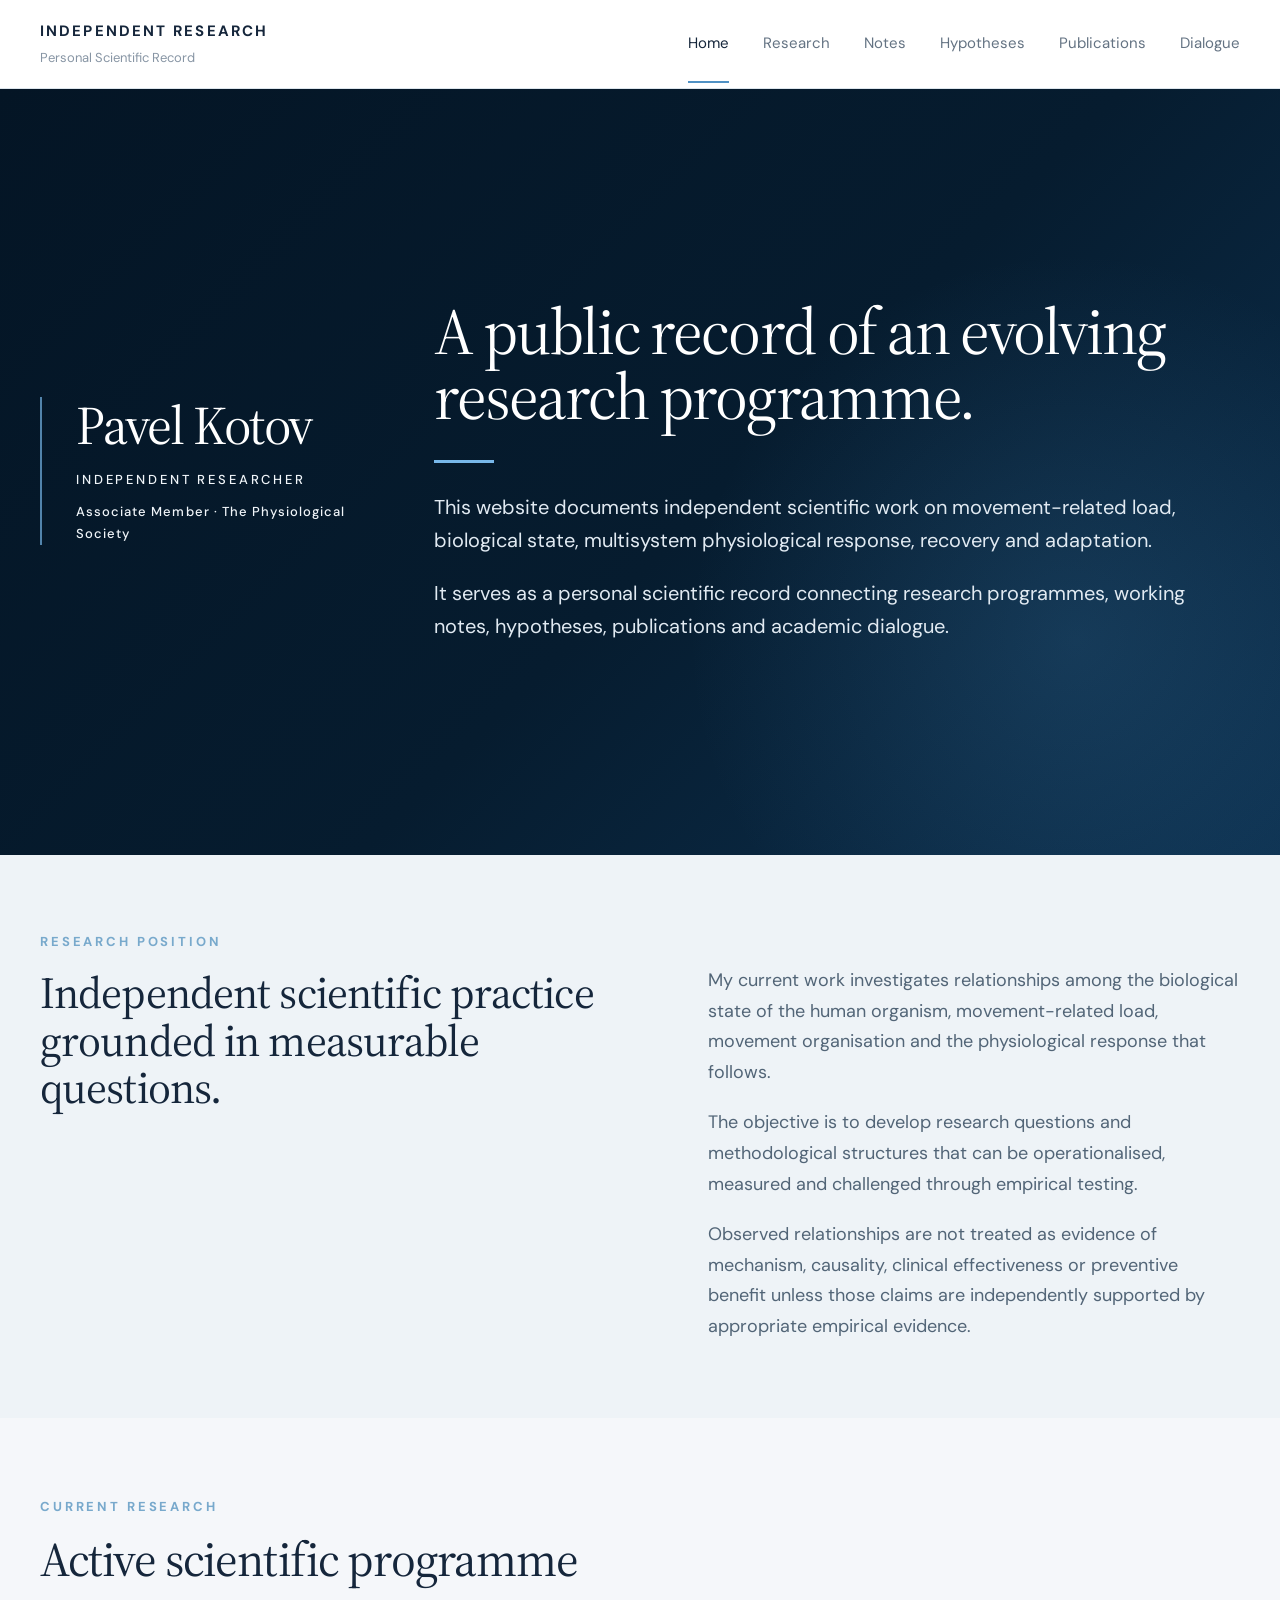
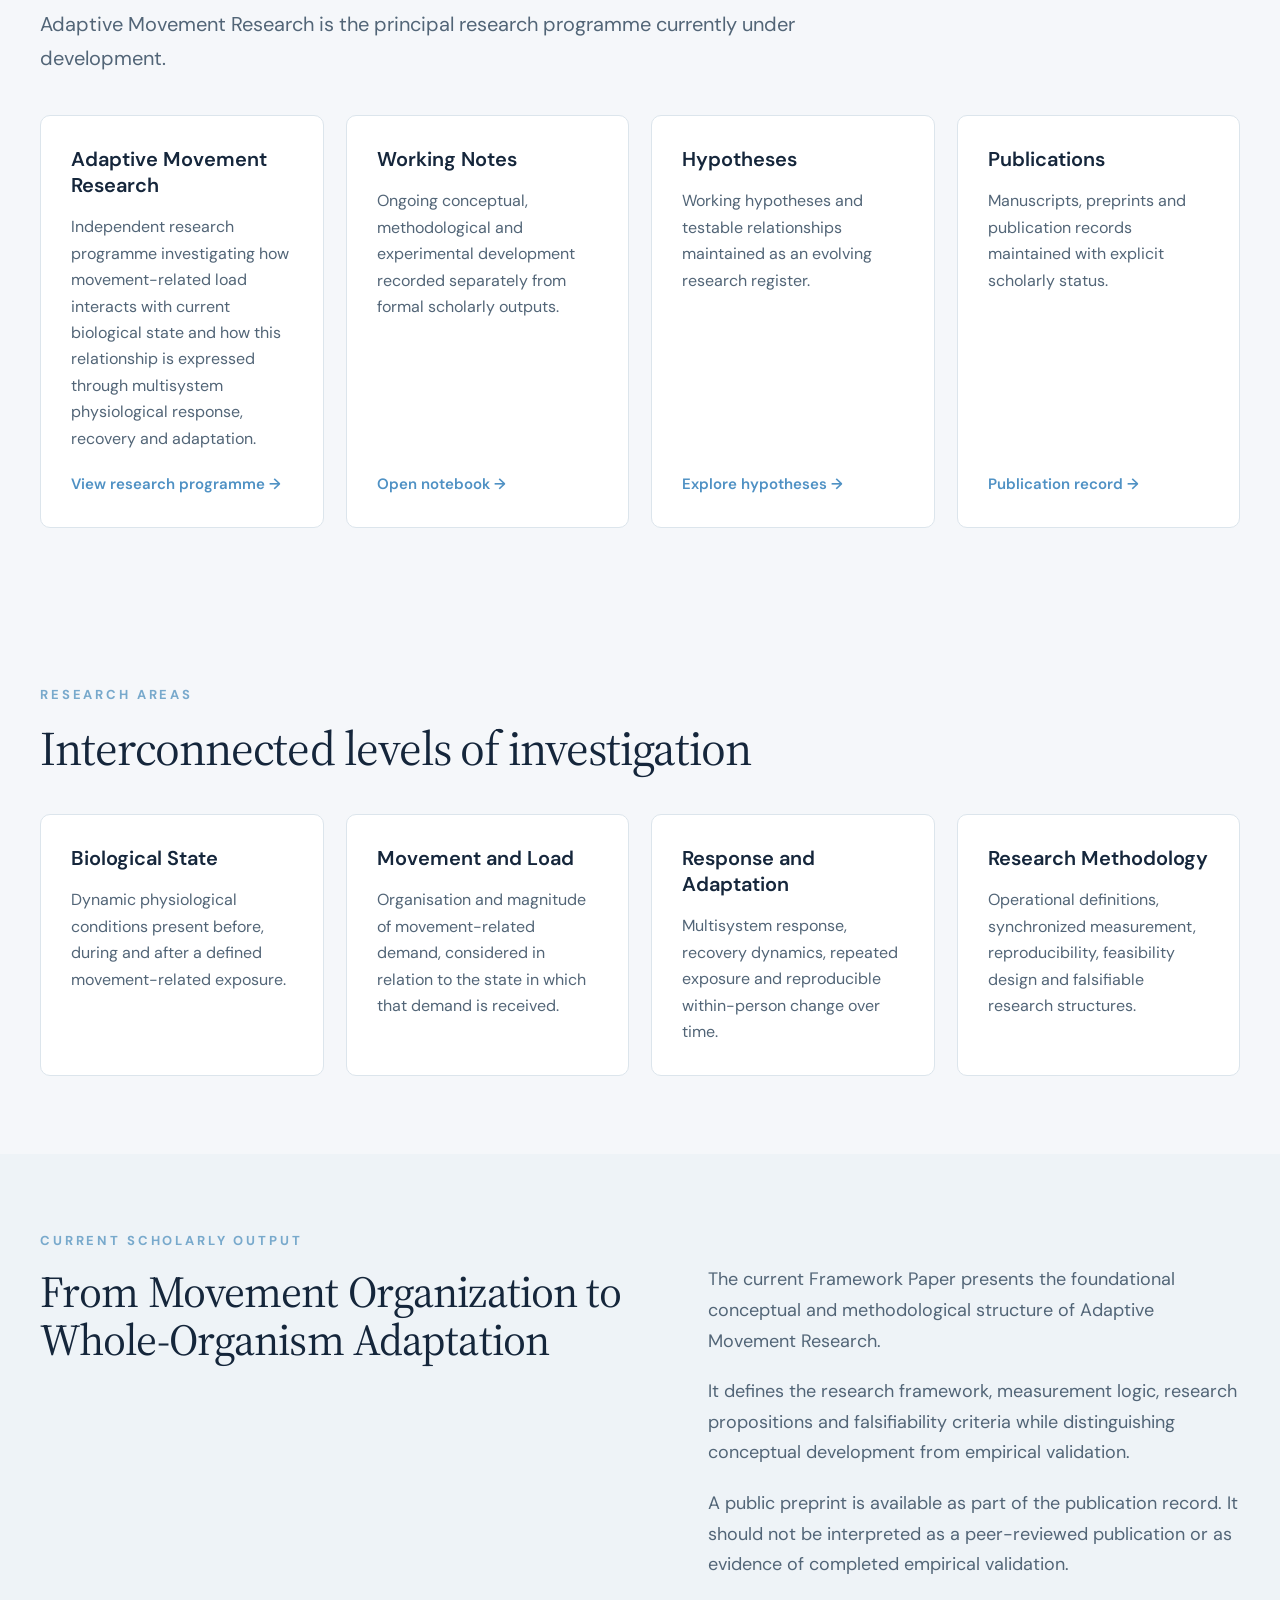
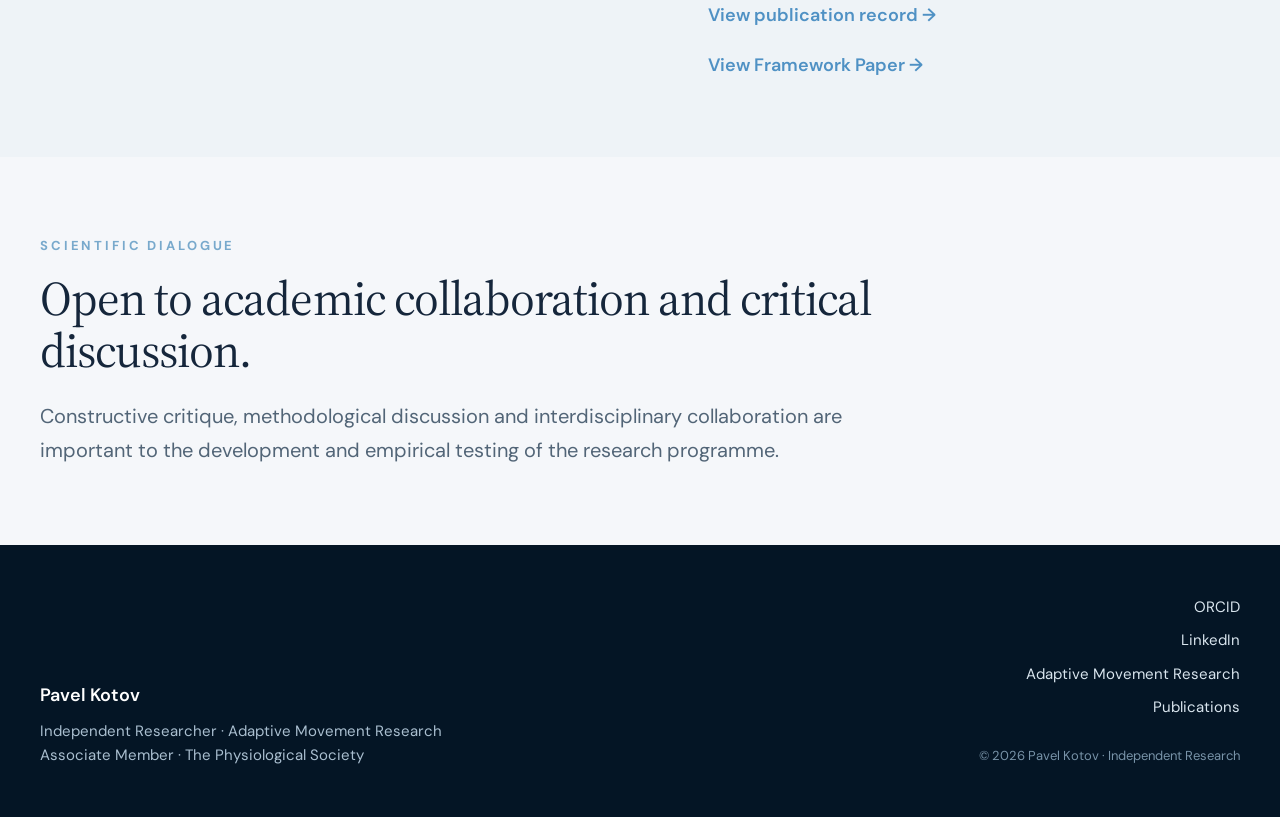
==== commit 4655ad75: "Add Physiological Society membership and LinkedIn" ====
--- a/index.html
+++ b/index.html
@@ -122,6 +122,13 @@
 
         <div class="hero-role">
           Independent Researcher
+        </div>
+
+        <div
+          class="hero-role"
+          style="margin-top:10px; letter-spacing:0.08em; text-transform:none;"
+        >
+          Associate Member · The Physiological Society
         </div>
 
       </div>
@@ -516,6 +523,10 @@
         Independent Researcher · Adaptive Movement Research
       </div>
 
+      <div class="footer-text">
+        Associate Member · The Physiological Society
+      </div>
+
     </div>
 
 
@@ -530,6 +541,14 @@
       </a>
 
       <a
+        href="https://www.linkedin.com/in/pavel-kotov-research"
+        target="_blank"
+        rel="noopener"
+      >
+        LinkedIn
+      </a>
+
+      <a
         href="https://drkotovpaul-commits.github.io/Adaptive-movement-research/index.html"
         target="_blank"
         rel="noopener"
--- a/css/style.css
+++ b/css/style.css
@@ -1,4 +1,5 @@
 @import url('https://fonts.googleapis.com/css2?family=DM+Sans:wght@400;500;600;700&family=Source+Serif+4:opsz,wght@8..60,400;8..60,500&display=swap');
+
 
 :root {
   --navy: #061C2F;
@@ -22,15 +23,24 @@
   --radius: 10px;
 }
 
-* {
+
+/* =========================
+   GLOBAL RESET
+   ========================= */
+
+*,
+*::before,
+*::after {
   margin: 0;
   padding: 0;
   box-sizing: border-box;
 }
 
+
 html {
   scroll-behavior: smooth;
 }
+
 
 body {
   font-family: 'DM Sans', sans-serif;
@@ -39,7 +49,9 @@
   font-size: 17px;
   line-height: 1.7;
   -webkit-font-smoothing: antialiased;
-}
+  text-rendering: optimizeLegibility;
+}
+
 
 a {
   color: inherit;
@@ -47,6 +59,22 @@
 }
 
 
+a:focus-visible {
+  outline: 2px solid var(--accent-dark);
+  outline-offset: 4px;
+}
+
+
+h1,
+h2,
+h3,
+.research-card,
+.position-text,
+.footer-links {
+  overflow-wrap: break-word;
+}
+
+
 /* =========================
    GLOBAL CONTAINER
    ========================= */
@@ -66,13 +94,17 @@
   border-bottom: 1px solid var(--line);
 }
 
+
 .header-inner {
   min-height: 88px;
+
   display: flex;
   align-items: center;
   justify-content: space-between;
+
   gap: 40px;
 }
+
 
 .logo {
   display: inline-flex;
@@ -80,48 +112,67 @@
   flex-shrink: 0;
 }
 
+
 .logo-main {
   color: var(--title);
+
   font-size: 15px;
   font-weight: 700;
+
   letter-spacing: 0.14em;
+
   text-transform: uppercase;
 }
+
 
 .logo-sub {
   margin-top: 3px;
+
   color: var(--muted);
+
   font-size: 13px;
   font-weight: 400;
 }
+
 
 .site-nav {
   display: flex;
   align-items: center;
+
   gap: 34px;
 }
+
 
 .site-nav a {
   position: relative;
+
   padding: 8px 0;
+
   color: #647383;
+
   font-size: 15px;
   font-weight: 400;
+
   transition: color 0.2s ease;
 }
 
-.site-nav a:hover,
+
 .site-nav a.active {
   color: var(--title);
 }
 
+
 .site-nav a.active::after {
   content: "";
+
   position: absolute;
+
   left: 0;
   right: 0;
   bottom: -18px;
+
   height: 2px;
+
   background: var(--accent-dark);
 }
 
@@ -132,6 +183,7 @@
 
 .hero {
   position: relative;
+
   overflow: hidden;
 
   background:
@@ -150,14 +202,21 @@
   color: var(--white);
 }
 
+
 .hero-grid {
   min-height: 610px;
+
   padding: 94px 0 96px;
 
   display: grid;
-  grid-template-columns: 31% 69%;
+
+  grid-template-columns:
+    31%
+    69%;
+
   align-items: center;
 }
+
 
 .hero-identity {
   position: relative;
@@ -168,41 +227,53 @@
   border-left: 2px solid rgba(120, 184, 234, 0.68);
 }
 
+
 .hero-name {
   font-family: 'Source Serif 4', serif;
+
   color: var(--white);
 
   font-size: 54px;
   line-height: 1.05;
   font-weight: 400;
+
   letter-spacing: -0.025em;
 }
+
 
 .hero-role {
   margin-top: 16px;
 
   color: #F0F5F9;
+
   font-size: 13px;
   font-weight: 500;
+
   letter-spacing: 0.22em;
+
   text-transform: uppercase;
 }
+
 
 .hero-content {
   padding-left: 22px;
 }
 
+
 .hero h1 {
   max-width: 890px;
 
   font-family: 'Source Serif 4', serif;
+
   color: var(--white);
 
   font-size: clamp(48px, 5.1vw, 74px);
   line-height: 0.99;
   font-weight: 400;
+
   letter-spacing: -0.03em;
 }
+
 
 .hero-accent {
   width: 60px;
@@ -213,14 +284,17 @@
   background: var(--accent);
 }
 
+
 .hero p {
   max-width: 900px;
 
   color: #E1EAF2;
+
   font-size: 20px;
   line-height: 1.65;
 }
 
+
 .hero-small {
   margin-top: 20px;
 }
@@ -234,32 +308,42 @@
   padding: 78px 0;
 }
 
+
 .current-research {
   background: var(--paper);
 }
 
+
 .section-label {
   margin-bottom: 16px;
 
   color: #78A9CC;
+
   font-size: 13px;
   font-weight: 700;
+
   letter-spacing: 0.22em;
+
   text-transform: uppercase;
 }
+
 
 h2 {
   max-width: 900px;
+
   margin-bottom: 22px;
 
   color: var(--title);
+
   font-family: 'Source Serif 4', serif;
 
   font-size: 48px;
   line-height: 1.08;
   font-weight: 400;
+
   letter-spacing: -0.02em;
 }
+
 
 .lead {
   max-width: 830px;
@@ -275,13 +359,21 @@
 
 .research-grid {
   display: grid;
-  grid-template-columns: repeat(4, 1fr);
+
+  grid-template-columns:
+    repeat(
+      4,
+      minmax(0, 1fr)
+    );
+
   gap: 22px;
 
   margin-top: 40px;
 }
 
+
 .research-card {
+  min-width: 0;
   min-height: 230px;
 
   display: flex;
@@ -290,6 +382,7 @@
   padding: 30px;
 
   background: var(--white);
+
   border: 1px solid var(--line);
   border-radius: var(--radius);
 
@@ -299,43 +392,37 @@
     border-color 0.25s ease;
 }
 
-.research-card:hover {
-  transform: translateY(-3px);
-
-  border-color: #C9D8E4;
-
-  box-shadow: 0 14px 30px rgba(8, 32, 54, 0.07);
-}
 
 .research-card h3 {
   margin-bottom: 16px;
 
   color: var(--title);
+
   font-size: 20px;
   line-height: 1.3;
   font-weight: 600;
 }
 
+
 .research-card p {
   flex: 1;
 
   color: var(--text);
+
   font-size: 16px;
   line-height: 1.65;
 }
 
+
 .research-card a {
   margin-top: 20px;
 
   color: var(--accent-dark);
+
   font-size: 15px;
   font-weight: 600;
 
   transition: color 0.2s ease;
-}
-
-.research-card a:hover {
-  color: var(--title);
 }
 
 
@@ -348,21 +435,21 @@
   color: var(--text);
 }
 
+
 .dark .research-card h3 {
   color: var(--title);
 }
 
+
 .dark .research-card p {
   color: var(--text);
 }
 
+
 .dark .research-card a {
   color: var(--accent-dark);
 }
 
-.dark .research-card a:hover {
-  color: var(--title);
-}
 
 .dark .research-card .note {
   color: var(--muted);
@@ -375,21 +462,30 @@
 
 .research-position {
   background: var(--paper-blue);
+
   padding: 76px 0;
 }
+
 
 .position-grid {
   display: grid;
-  grid-template-columns: 1fr 0.88fr;
+
+  grid-template-columns:
+    minmax(0, 1fr)
+    minmax(0, 0.88fr);
 
   gap: 64px;
 
   align-items: start;
 }
 
+
 .position-heading {
+  min-width: 0;
+
   padding-right: 20px;
 }
+
 
 .position-heading h2 {
   max-width: 700px;
@@ -398,9 +494,13 @@
   line-height: 1.08;
 }
 
+
 .position-text {
+  min-width: 0;
+
   padding-top: 34px;
 }
+
 
 .position-text p {
   margin-bottom: 20px;
@@ -409,17 +509,16 @@
   line-height: 1.7;
 }
 
+
 .position-text p:last-child {
   margin-bottom: 0;
 }
 
+
 .position-text a {
   color: var(--accent-dark);
+
   font-weight: 600;
-}
-
-.position-text a:hover {
-  color: var(--title);
 }
 
 
@@ -429,65 +528,79 @@
 
 .site-footer {
   background: var(--navy-deep);
+
   color: var(--white);
 }
+
 
 .footer-inner {
   min-height: 220px;
 
   display: flex;
+
   justify-content: space-between;
   align-items: flex-end;
 
+  gap: 40px;
+
   padding: 50px 0;
 }
+
 
 .footer-identity {
   max-width: 620px;
-}
+  min-width: 0;
+}
+
 
 .footer-title {
   margin-bottom: 8px;
 
   color: var(--white);
+
   font-size: 18px;
   font-weight: 600;
 }
 
+
 .footer-text {
   color: #AABFD0;
+
   font-size: 15px;
   line-height: 1.6;
 }
 
+
 .footer-links {
   min-width: 250px;
 
   display: flex;
   flex-direction: column;
+
   align-items: flex-end;
 
   text-align: right;
 }
+
 
 .footer-links a {
   display: block;
+
   margin-bottom: 8px;
 
   color: #D9E5EE;
+
   font-size: 15px;
 
   transition: color 0.2s ease;
 }
 
-.footer-links a:hover {
-  color: var(--white);
-}
 
 .copyright {
   margin-top: 16px;
 
   color: #7893A8;
+
   font-size: 13px;
 }
 
@@ -497,24 +610,28 @@
    ========================= */
 
 .page-hero {
-  background: linear-gradient(
-    135deg,
-    var(--navy-deep),
-    var(--navy-light)
-  );
+  background:
+    linear-gradient(
+      135deg,
+      var(--navy-deep),
+      var(--navy-light)
+    );
 
   color: var(--white);
 }
+
 
 .page-hero .container {
   padding-top: 88px;
   padding-bottom: 88px;
 }
 
+
 .page-hero h1 {
   max-width: 900px;
 
   color: var(--white);
+
   font-family: 'Source Serif 4', serif;
 
   font-size: clamp(52px, 5vw, 72px);
@@ -522,61 +639,81 @@
   font-weight: 400;
 }
 
+
 .page-intro {
   max-width: 820px;
+
   margin-top: 26px;
 
   color: #D8E5EF;
+
   font-size: 20px;
   line-height: 1.7;
 }
 
+
 .narrow {
   max-width: 920px;
 }
 
+
 .light-blue {
   background: var(--paper-blue);
 }
 
+
 .sequence {
   display: flex;
+
   flex-wrap: wrap;
+
   align-items: center;
+
   gap: 12px;
 
   font-size: 16px;
 }
 
+
 .sequence span {
+  min-width: 0;
+
   padding: 8px 12px;
 
   background: var(--white);
+
   border: 1px solid var(--line);
   border-radius: 6px;
 
   color: var(--title);
 }
 
+
 .sequence b {
   color: var(--accent-dark);
 }
 
+
 .note {
   margin-top: 24px;
 
   color: var(--muted);
+
   font-size: 14px;
 }
+
 
 .dark {
   background: var(--navy);
+
   color: var(--white);
 }
+
 
 .dark h2 {
   color: var(--white);
 }
+
 
 .dark > .container > p,
 .dark .position-text p,
@@ -584,10 +721,12 @@
   color: #D3E2EE;
 }
 
+
 .dark > .container > p {
   font-size: 18px;
 }
 
+
 .dark .section-label {
   color: var(--accent);
 }
@@ -599,55 +738,130 @@
 
 .publication-meta {
   display: grid;
-  grid-template-columns: 1fr 1fr;
+
+  grid-template-columns:
+    repeat(
+      2,
+      minmax(0, 1fr)
+    );
+
   gap: 24px;
+
   margin-top: 32px;
 }
 
+
 .publication-meta > div {
+  min-width: 0;
+
   padding: 24px;
+
   background: var(--white);
+
   border: 1px solid var(--line);
   border-radius: var(--radius);
 }
 
+
 .publication-meta strong {
   display: block;
+
   margin-bottom: 6px;
+
   color: var(--title);
 }
 
 
 /* =========================
+   DESKTOP HOVER
+   ========================= */
+
+@media (hover: hover) and (pointer: fine) {
+
+  .site-nav a:hover {
+    color: var(--title);
+  }
+
+
+  .research-card:hover {
+    transform: translateY(-3px);
+
+    border-color: #C9D8E4;
+
+    box-shadow:
+      0 14px 30px
+      rgba(8, 32, 54, 0.07);
+  }
+
+
+  .research-card a:hover {
+    color: var(--title);
+  }
+
+
+  .dark .research-card a:hover {
+    color: var(--title);
+  }
+
+
+  .position-text a:hover {
+    color: var(--title);
+  }
+
+
+  .footer-links a:hover {
+    color: var(--white);
+  }
+
+}
+
+
+/* =========================
    RESPONSIVE — TABLET
    ========================= */
 
 @media (max-width: 1100px) {
 
   .container {
-    width: min(var(--container), calc(100% - 56px));
-  }
+    width:
+      min(
+        var(--container),
+        calc(100% - 56px)
+      );
+  }
+
 
   .site-nav {
     gap: 22px;
   }
 
+
   .hero-grid {
-    grid-template-columns: 34% 66%;
-  }
+    grid-template-columns:
+      34%
+      66%;
+  }
+
 
   .hero-name {
     font-size: 46px;
   }
 
+
   .research-grid {
-    grid-template-columns: repeat(2, 1fr);
-  }
+    grid-template-columns:
+      repeat(
+        2,
+        minmax(0, 1fr)
+      );
+  }
+
 
   .position-grid {
     gap: 44px;
   }
 
+
   .position-heading h2 {
     font-size: 40px;
   }
@@ -667,20 +881,25 @@
     padding: 20px 0;
 
     flex-direction: column;
+
     align-items: flex-start;
 
     gap: 18px;
   }
+
 
   .site-nav {
     flex-wrap: wrap;
+
     gap: 14px 22px;
   }
+
 
   .site-nav a.active::after {
     bottom: -5px;
   }
 
+
   .hero-grid {
     grid-template-columns: 1fr;
 
@@ -689,6 +908,7 @@
     padding: 72px 0 78px;
   }
 
+
   .hero-identity {
     margin-bottom: 48px;
 
@@ -696,52 +916,71 @@
     padding-right: 0;
   }
 
+
   .hero-name {
     font-size: 46px;
   }
 
+
   .hero-content {
     padding-left: 0;
   }
 
+
   .hero h1 {
-    font-size: clamp(46px, 9vw, 62px);
-  }
+    font-size:
+      clamp(
+        46px,
+        9vw,
+        62px
+      );
+  }
+
 
   h2 {
     font-size: 42px;
   }
 
+
   .position-grid {
     grid-template-columns: 1fr;
 
     gap: 24px;
   }
 
+
   .position-heading {
     padding-right: 0;
   }
 
+
   .position-heading h2 {
     max-width: 800px;
+
     font-size: 40px;
   }
+
 
   .position-text {
     padding-top: 0;
   }
 
+
   .publication-meta {
     grid-template-columns: 1fr;
   }
 
+
   .footer-inner {
     align-items: flex-start;
+
     gap: 34px;
   }
+
 
   .footer-links {
     align-items: flex-start;
+
     text-align: left;
   }
 
@@ -758,149 +997,216 @@
     width: calc(100% - 36px);
   }
 
+
   body {
     font-size: 16px;
   }
 
+
   section {
     padding: 62px 0;
   }
 
+
   .logo-main {
     font-size: 14px;
   }
 
+
   .logo-sub {
     font-size: 12px;
   }
 
+
   .site-nav {
     gap: 10px 18px;
   }
 
+
   .site-nav a {
     font-size: 14px;
   }
 
+
   .hero-grid {
     padding: 58px 0 64px;
   }
 
+
   .hero-identity {
     padding-left: 18px;
+
     margin-bottom: 40px;
   }
+
 
   .hero-name {
     font-size: 40px;
   }
 
+
   .hero-role {
     font-size: 11px;
+
     letter-spacing: 0.17em;
   }
+
 
   .hero h1 {
     font-size: 44px;
+
     line-height: 1.02;
   }
+
 
   .hero p {
     font-size: 18px;
   }
 
+
   .hero-accent {
     margin: 24px 0 22px;
   }
 
+
   .section-label {
     font-size: 12px;
+
     letter-spacing: 0.18em;
   }
+
 
   h2 {
     font-size: 36px;
   }
 
+
   .position-heading h2 {
     font-size: 36px;
   }
 
+
   .lead {
     font-size: 18px;
   }
 
+
   .position-text p {
     font-size: 17px;
   }
+
 
   .page-hero .container {
     padding-top: 64px;
     padding-bottom: 64px;
   }
 
+
   .page-hero h1 {
     font-size: 44px;
+
     line-height: 1.04;
   }
+
 
   .page-intro {
     font-size: 18px;
   }
 
+
   .research-grid {
     grid-template-columns: 1fr;
+
     gap: 16px;
+
     margin-top: 30px;
   }
+
 
   .research-card {
     min-height: 0;
+
     padding: 24px;
   }
+
 
   .research-card h3 {
     font-size: 19px;
   }
 
+
   .research-card p {
     font-size: 16px;
   }
 
+
   .sequence {
     gap: 8px;
   }
 
+
   .sequence span {
     width: 100%;
+
     padding: 10px 12px;
   }
+
 
   .sequence b {
     display: none;
   }
 
+
   .dark > .container > p {
     font-size: 17px;
   }
 
+
   .dark .research-card p {
     color: var(--text);
   }
 
+
   .footer-inner {
     min-height: 0;
+
     padding: 40px 0;
+
     flex-direction: column;
+
     align-items: flex-start;
   }
+
 
   .footer-links {
     min-width: 0;
   }
 
+
   .copyright {
     margin-top: 14px;
   }
 
 }
+
+
+/* =========================
+   REDUCED MOTION
+   ========================= */
+
+@media (prefers-reduced-motion: reduce) {
+
+  html {
+    scroll-behavior: auto;
+  }
+
+
+  *,
+  *::before,
+  *::after {
+    transition-duration: 0.01ms !important;
+    animation-duration: 0.01ms !important;
+    animation-iteration-count: 1 !important;
+  }
+
+}
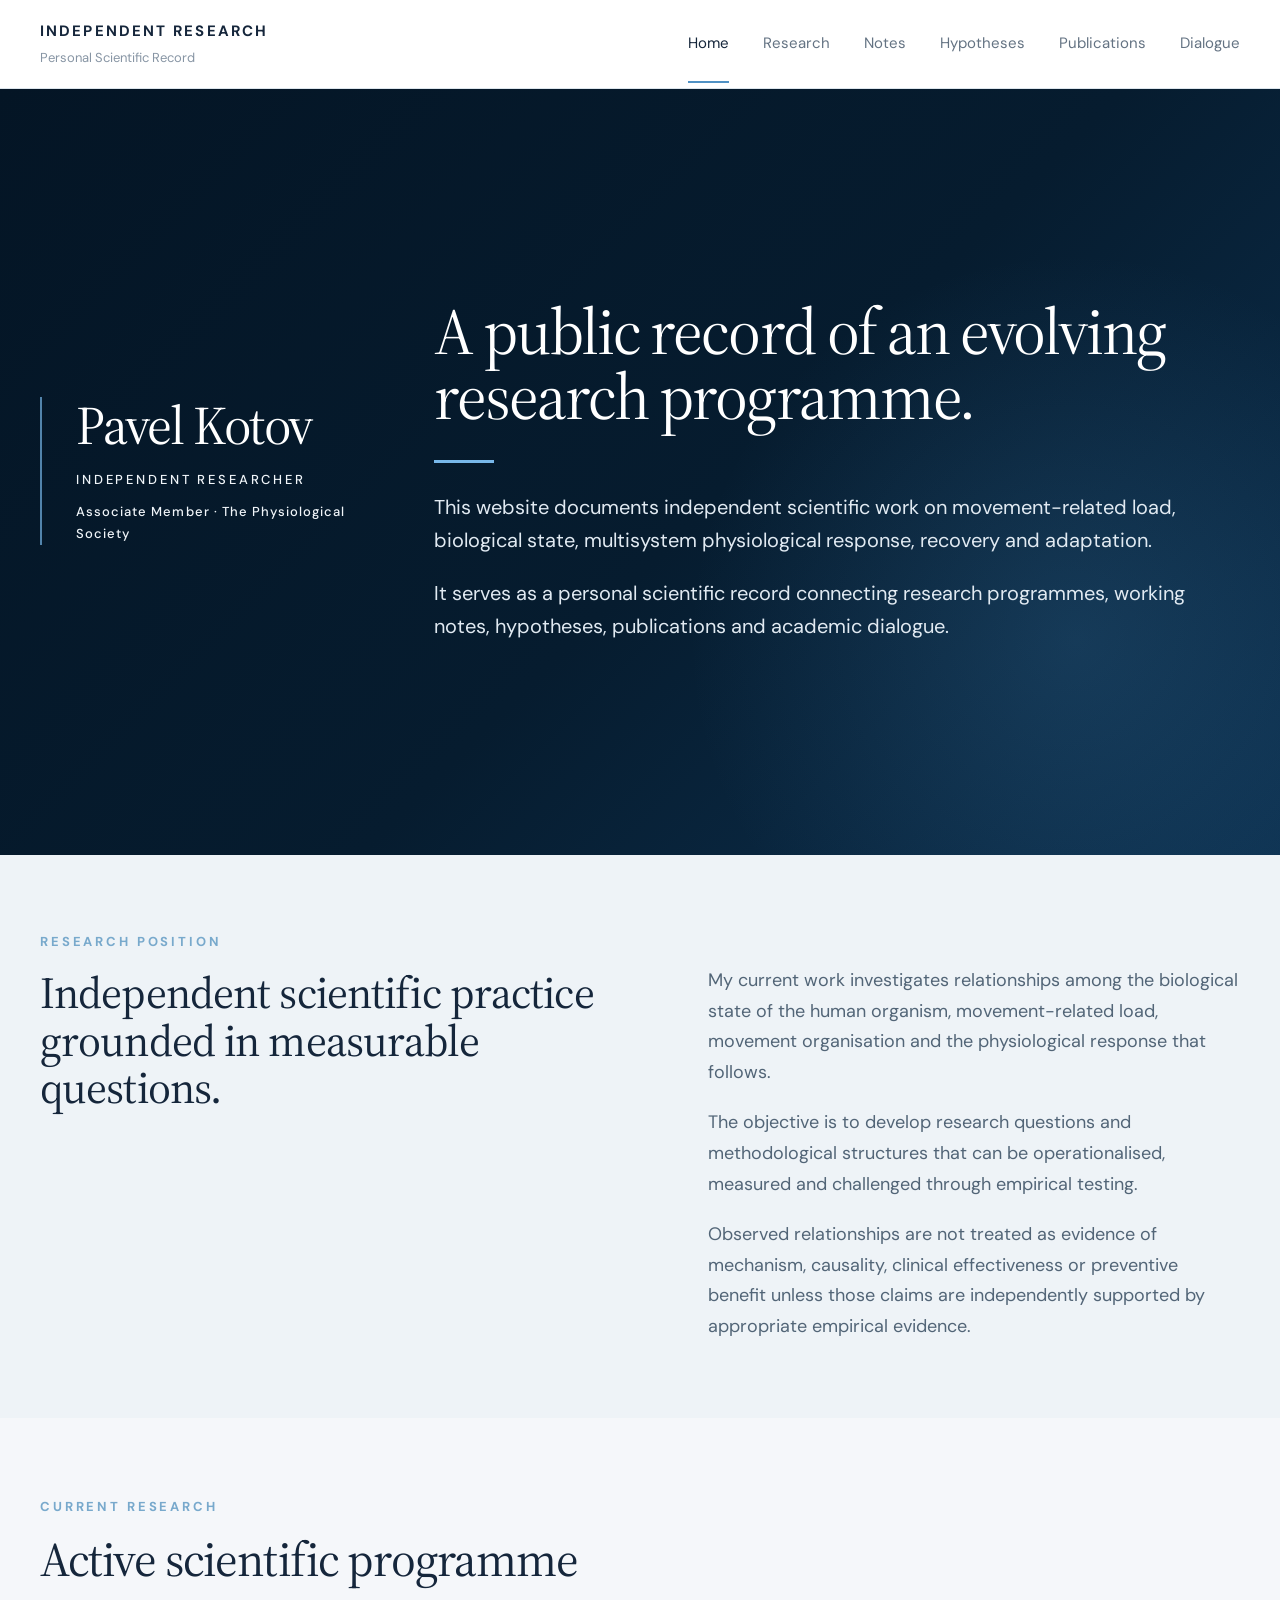
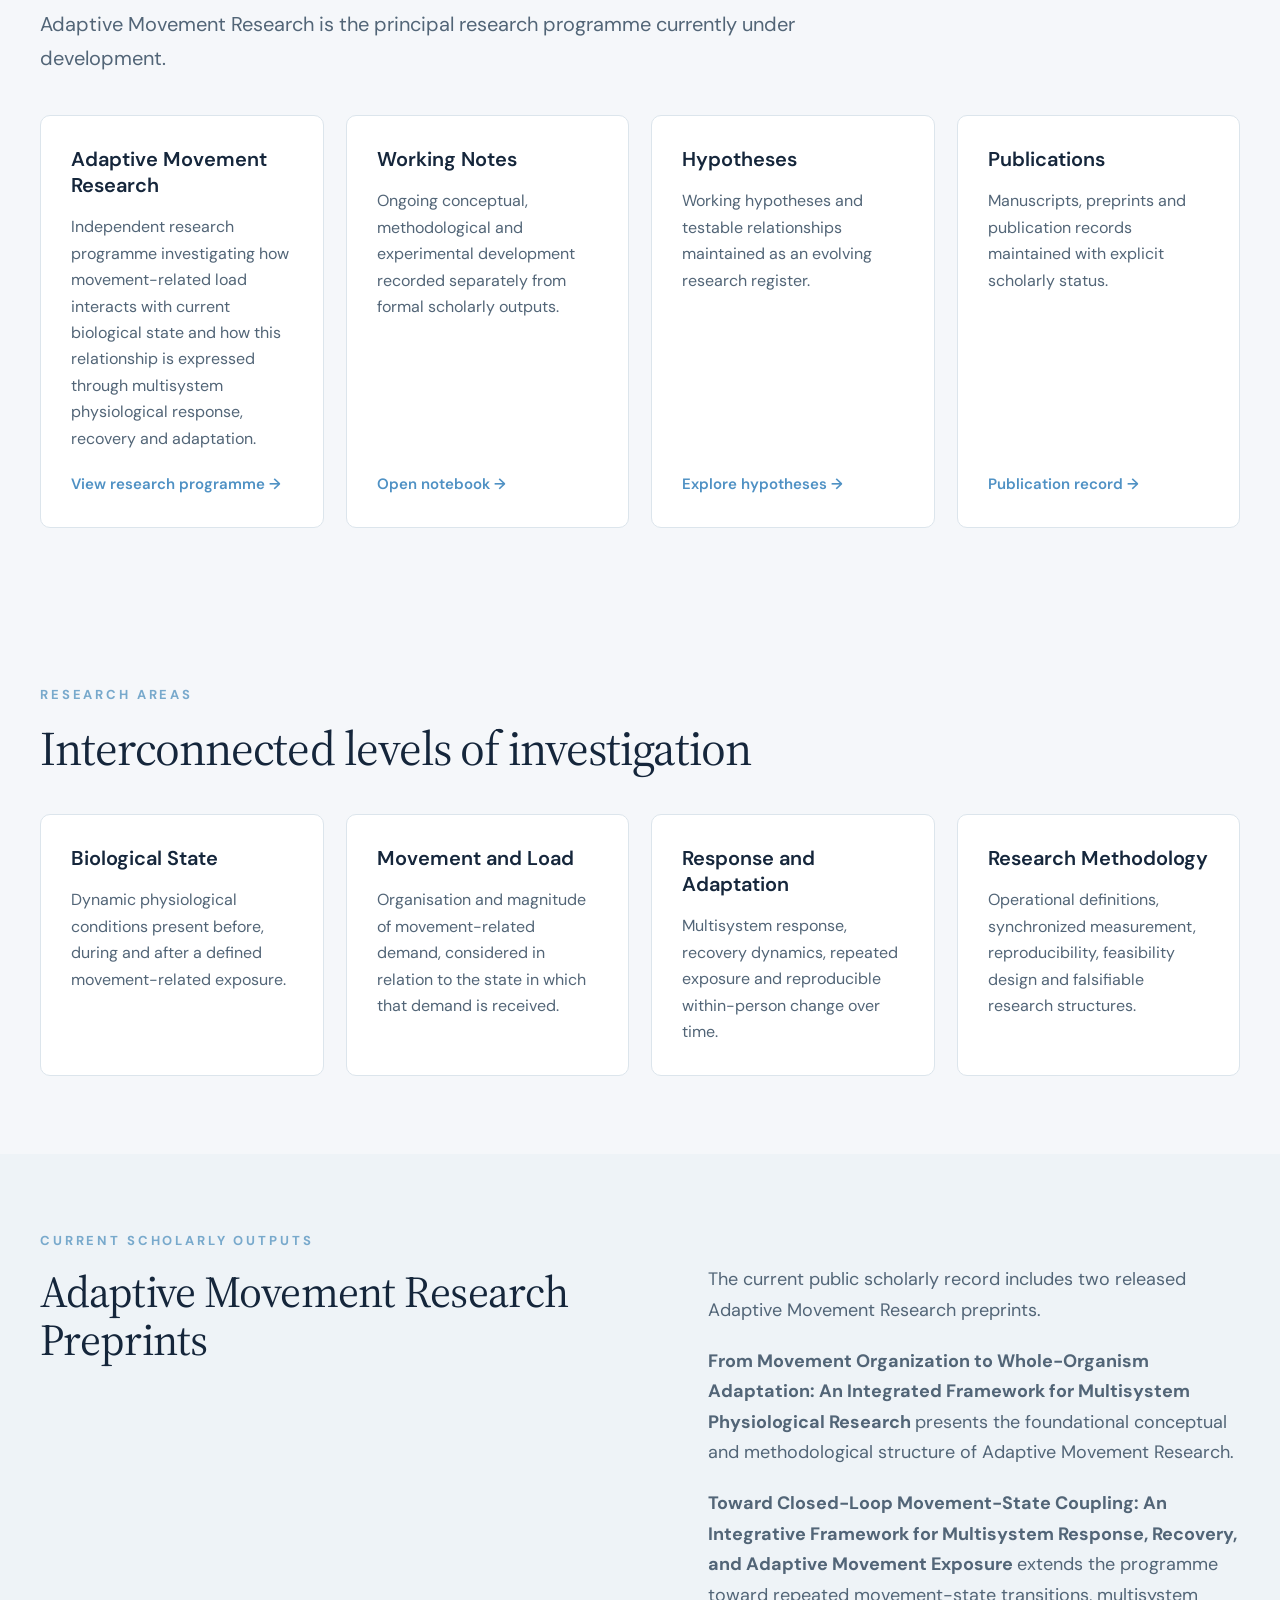
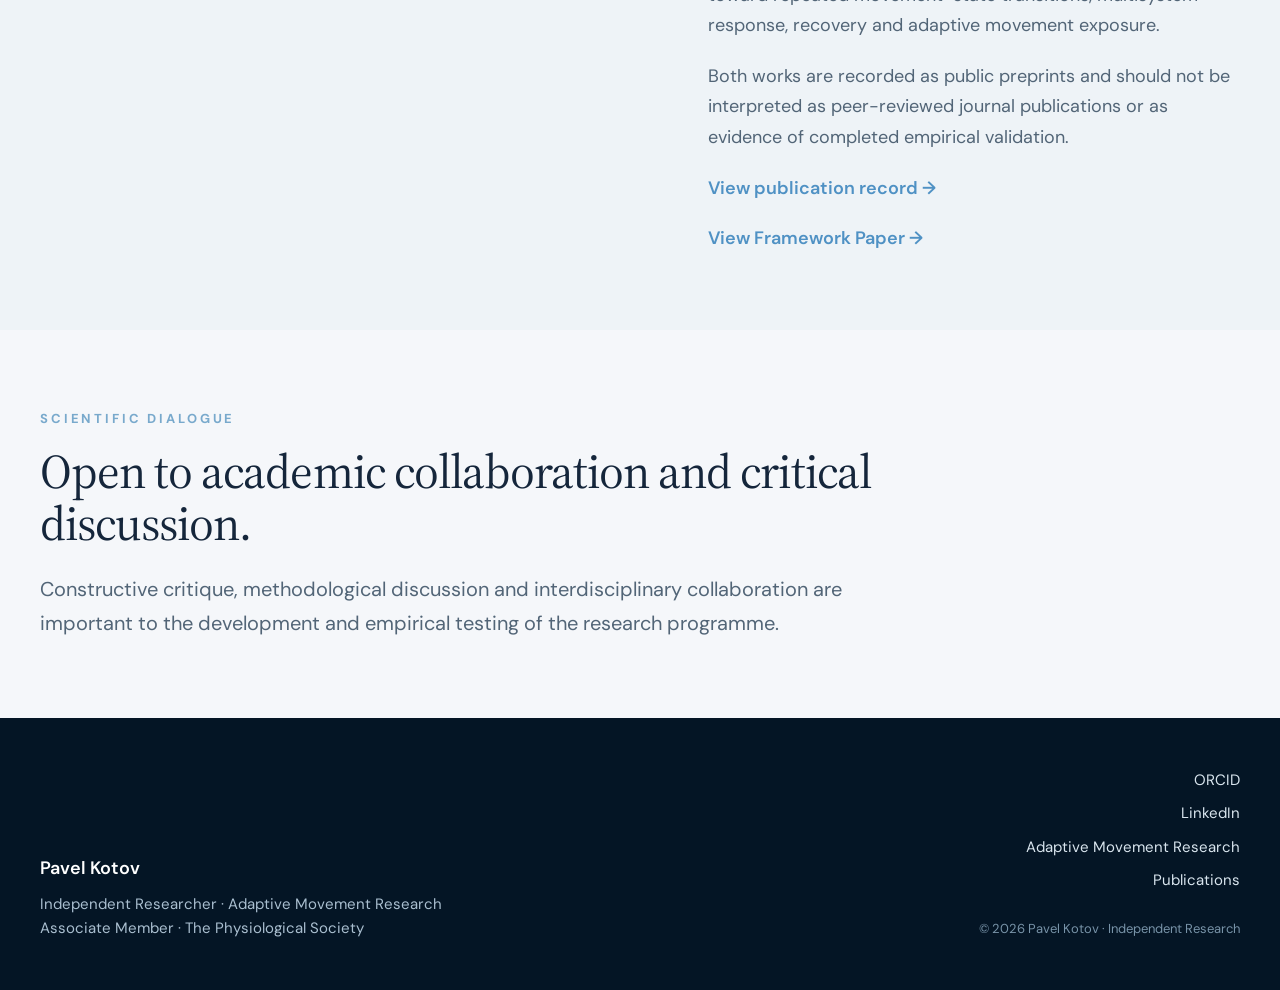
==== commit dfb80d59: "Update homepage scholarly record for two AMR preprints" ====
--- a/index.html
+++ b/index.html
@@ -412,7 +412,7 @@
 
 
 
-  <!-- ================= CURRENT SCHOLARLY OUTPUT ================= -->
+  <!-- ================= CURRENT SCHOLARLY OUTPUTS ================= -->
 
   <section class="research-position">
 
@@ -422,11 +422,11 @@
       <div class="position-heading">
 
         <div class="section-label">
-          Current Scholarly Output
+          Current Scholarly Outputs
         </div>
 
         <h2>
-          From Movement Organization to Whole-Organism Adaptation
+          Adaptive Movement Research Preprints
         </h2>
 
       </div>
@@ -435,22 +435,34 @@
       <div class="position-text">
 
         <p>
-          The current Framework Paper presents the foundational
-          conceptual and methodological structure of Adaptive
-          Movement Research.
-        </p>
-
-        <p>
-          It defines the research framework, measurement logic,
-          research propositions and falsifiability criteria while
-          distinguishing conceptual development from empirical
-          validation.
-        </p>
-
-        <p>
-          A public preprint is available as part of the publication
-          record. It should not be interpreted as a peer-reviewed
-          publication or as evidence of completed empirical validation.
+          The current public scholarly record includes two released
+          Adaptive Movement Research preprints.
+        </p>
+
+        <p>
+          <strong>
+            From Movement Organization to Whole-Organism Adaptation:
+            An Integrated Framework for Multisystem Physiological Research
+          </strong>
+          presents the foundational conceptual and methodological
+          structure of Adaptive Movement Research.
+        </p>
+
+        <p>
+          <strong>
+            Toward Closed-Loop Movement-State Coupling:
+            An Integrative Framework for Multisystem Response,
+            Recovery, and Adaptive Movement Exposure
+          </strong>
+          extends the programme toward repeated movement-state
+          transitions, multisystem response, recovery and adaptive
+          movement exposure.
+        </p>
+
+        <p>
+          Both works are recorded as public preprints and should not
+          be interpreted as peer-reviewed journal publications or as
+          evidence of completed empirical validation.
         </p>
 
         <p>
